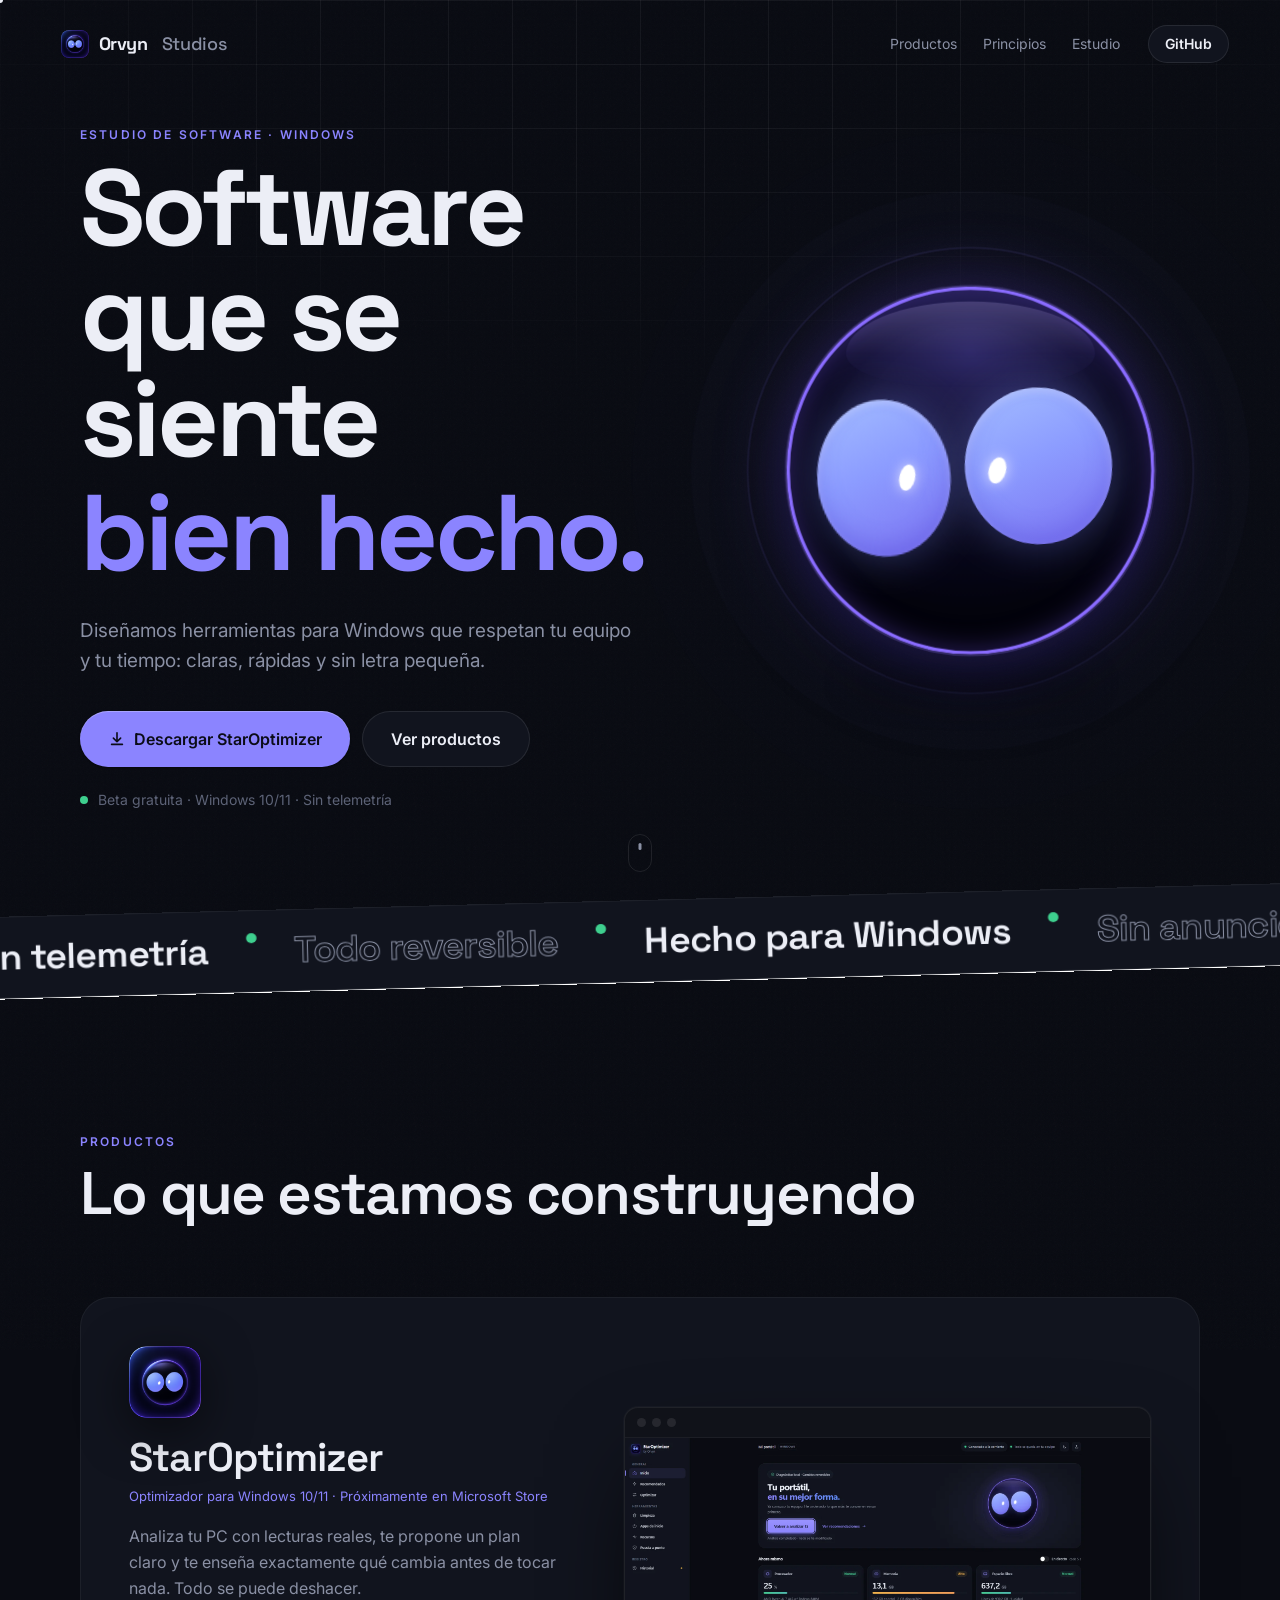
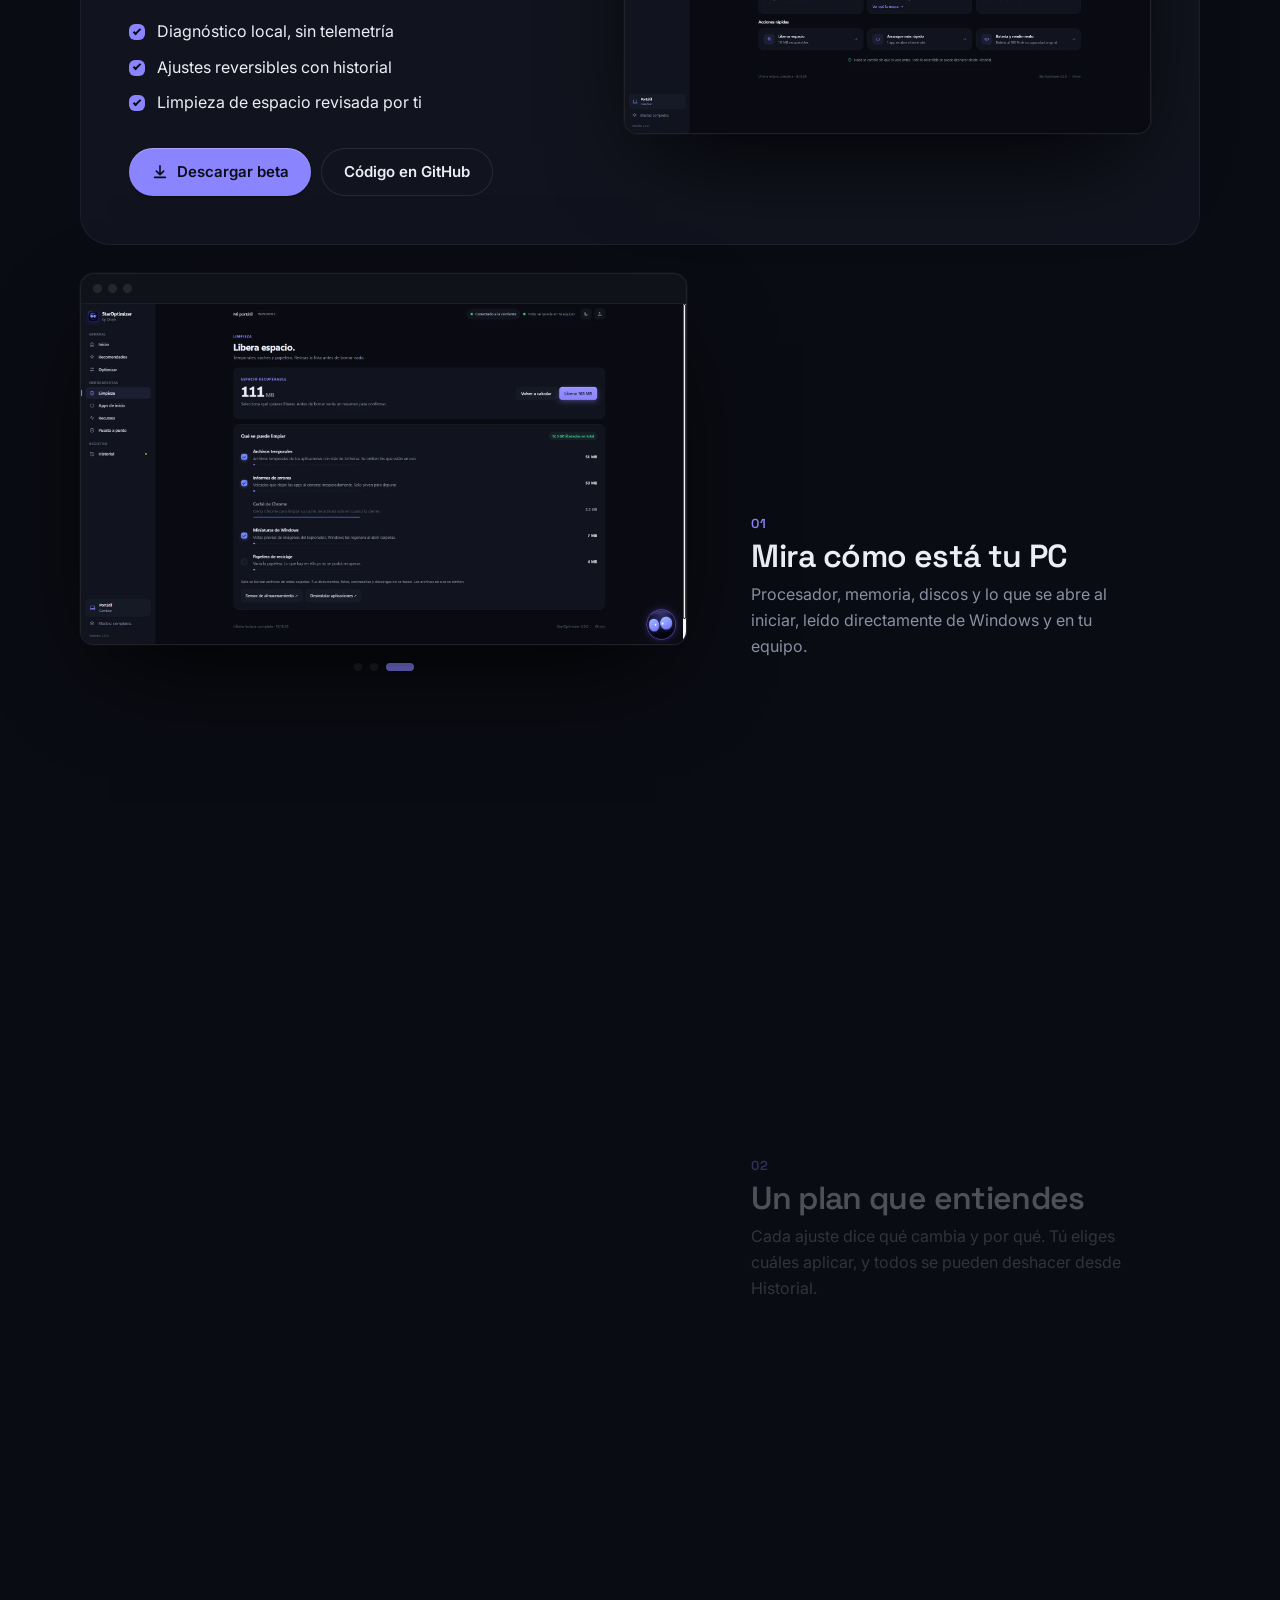
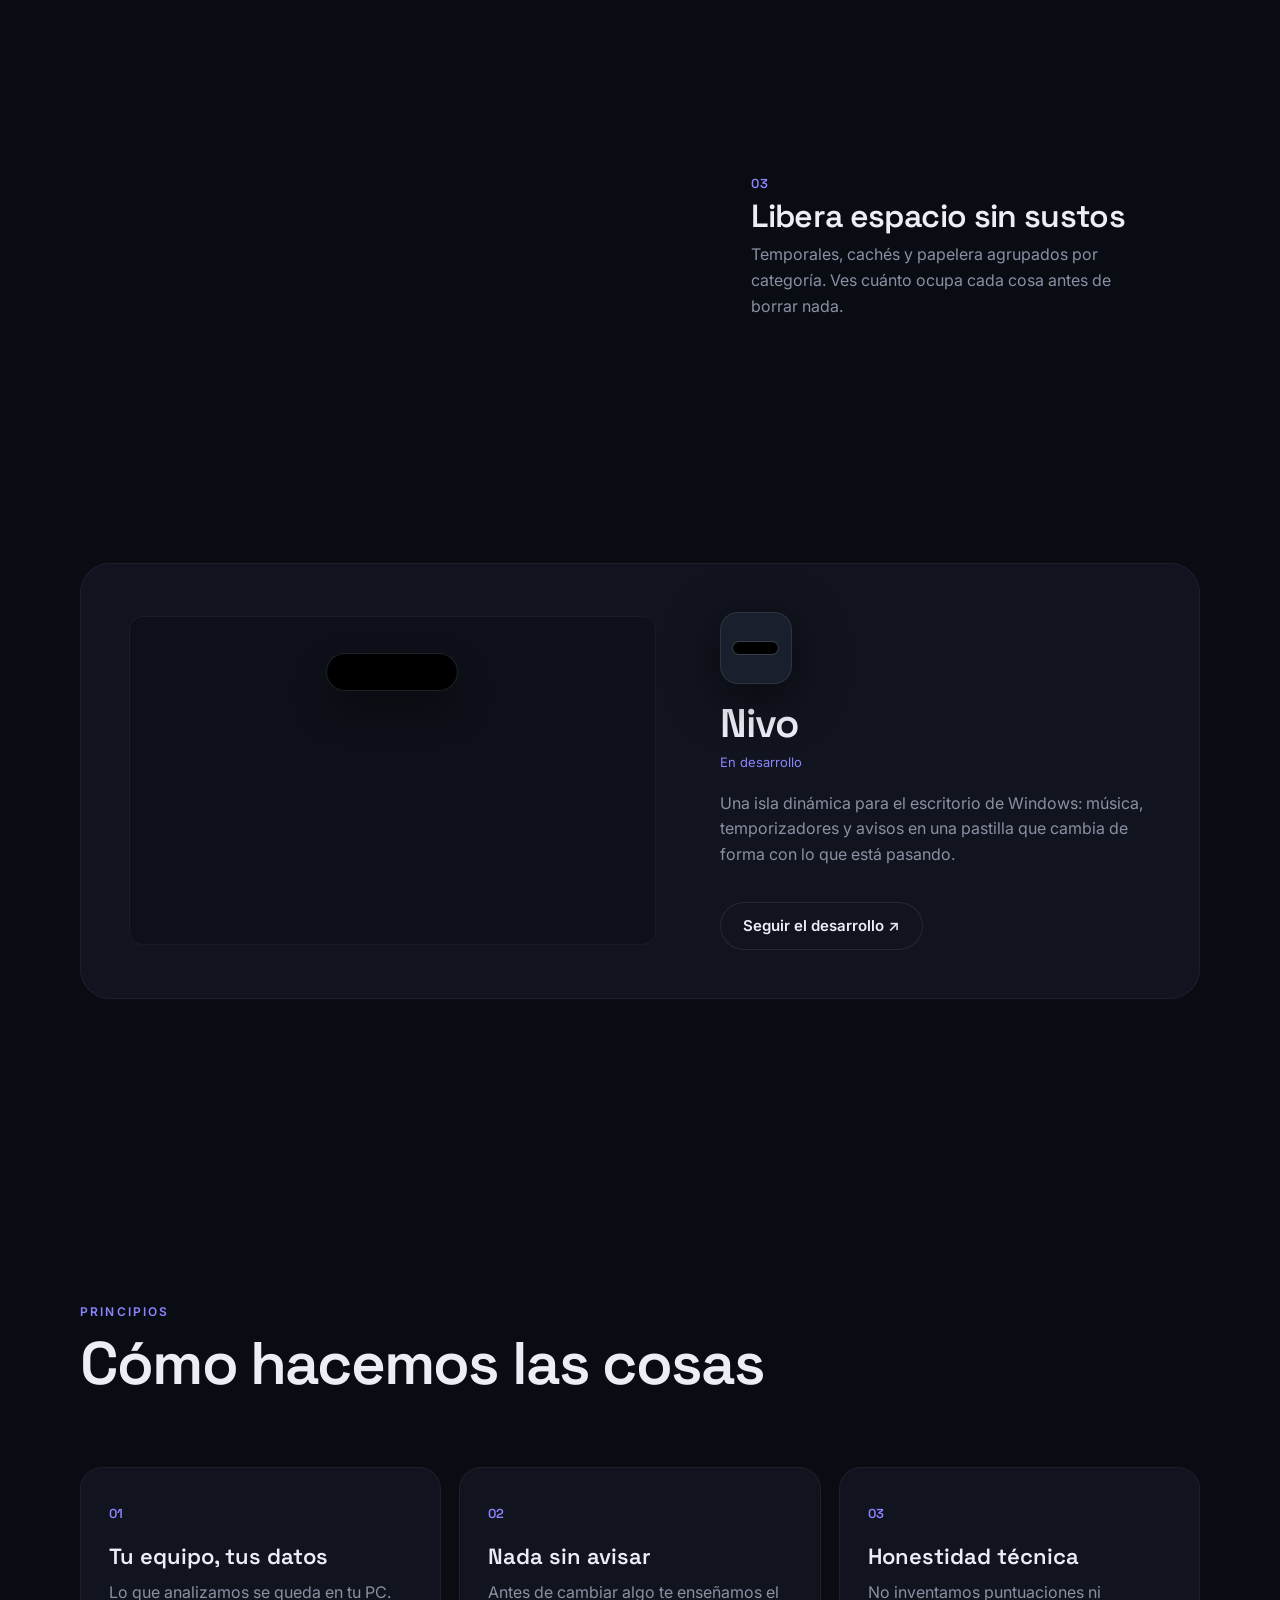
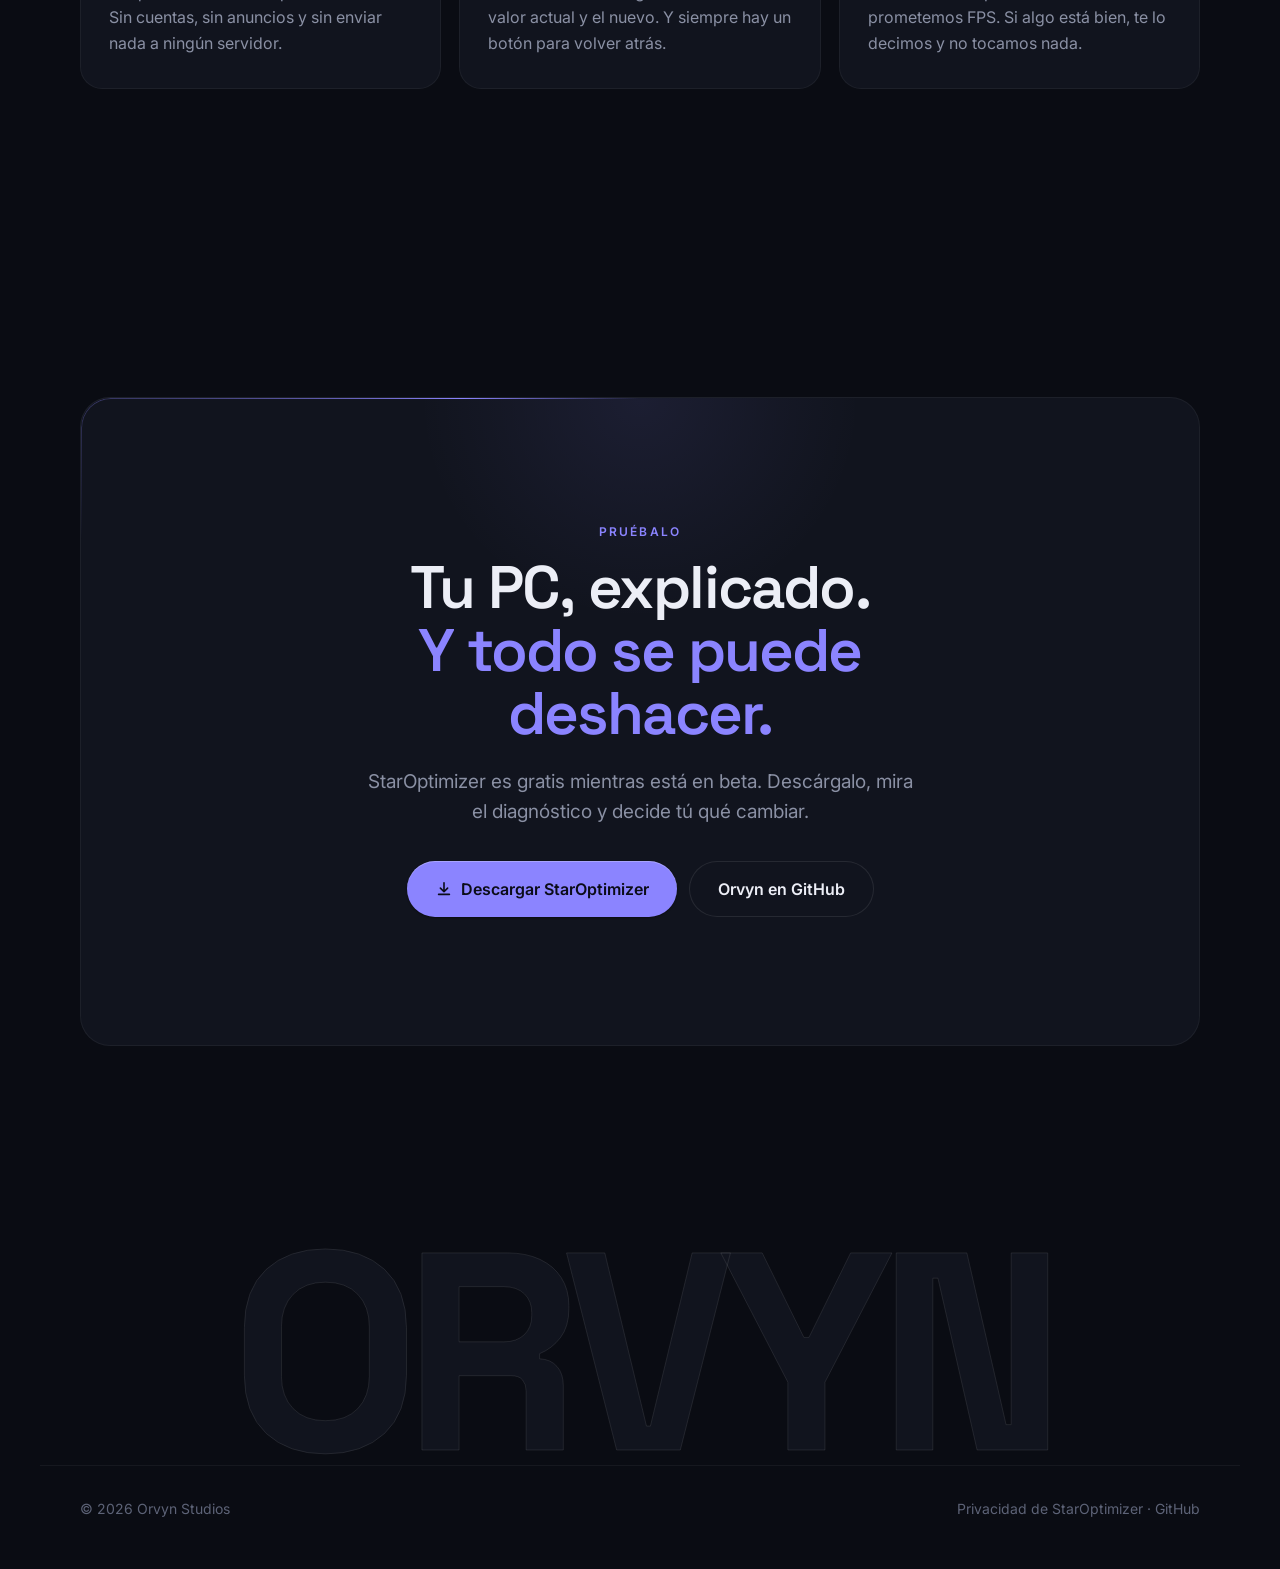
==== index.html @ 68c17274 "feat: Nova portada desde la app (parpadeo con párpados, mirada con muelle, miradas en reposo, saltit" ====
<!doctype html>
<html lang="es">
<head>
  <meta charset="utf-8">
  <meta name="viewport" content="width=device-width, initial-scale=1">
  <title>Orvyn Studios — Software para Windows, bien hecho</title>
  <meta name="description" content="Orvyn Studios crea software para Windows cuidado al detalle: StarOptimizer, el optimizador que explica antes de cambiar nada, y Nivo, una isla dinámica para tu escritorio.">
  <meta name="theme-color" content="#0a0c13">
  <meta property="og:title" content="Orvyn Studios">
  <meta property="og:description" content="Software para Windows, bien hecho.">
  <meta property="og:type" content="website">
  <link rel="icon" href="assets/img/favicon.png">
  <link rel="apple-touch-icon" href="assets/img/apple-touch-icon.png">
  <link rel="preconnect" href="https://fonts.googleapis.com">
  <link rel="preconnect" href="https://fonts.gstatic.com" crossorigin>
  <link href="https://fonts.googleapis.com/css2?family=Inter:wght@400;500;600&family=Space+Grotesk:wght@500;600;700&display=swap" rel="stylesheet">
  <link rel="stylesheet" href="styles.css?v=6">
</head>
<body>
  <a class="skip" href="#main">Saltar al contenido</a>
  <div class="preloader" id="preloader" aria-hidden="true">
    <div class="pl-nova"><span></span><span></span></div>
    <div class="pl-word">Orvyn<span>Studios</span></div>
  </div>
  <div class="progress" id="progress" aria-hidden="true"></div>
  <div class="cursor" id="cursor" aria-hidden="true"><span class="cursor-dot"></span><span class="cursor-ring"></span></div>
  
  <div class="grain" aria-hidden="true"></div>

  <header class="nav" id="nav">
    <a class="brand" href="#top" aria-label="Orvyn Studios, inicio">
      <img class="brand-mark" src="assets/img/apple-touch-icon.png" alt="" width="28" height="28">Orvyn<span class="brand-thin">Studios</span>
    </a>
    <nav aria-label="Principal">
      <a href="#productos">Productos</a>
      <a href="#principios">Principios</a>
      <a href="#estudio">Estudio</a>
    </nav>
    <a class="btn btn-ghost btn-sm" href="https://github.com/Orvyn-Studios" target="_blank" rel="noopener">GitHub</a>
  </header>

  <main id="main">
    <!-- HERO -->
    <section class="hero" id="top">
      <div class="hero-copy">
        <p class="eyebrow reveal">Estudio de software · Windows</p>
        <h1 class="display">
          <span class="line"><span class="word">Software</span> <span class="word">que</span> <span class="word">se</span> <span class="word">siente</span></span>
          <span class="line"><span class="word gradient">bien</span> <span class="word gradient">hecho.</span></span>
        </h1>
        <p class="lead reveal">Diseñamos herramientas para Windows que respetan tu equipo y tu tiempo: claras, rápidas y sin letra pequeña.</p>
        <div class="hero-cta reveal">
          <a class="btn btn-primary btn-lg" data-magnetic href="https://github.com/Orvyn-Studios/StarOptimizer/releases/latest" target="_blank" rel="noopener"><svg class="btn-ico" viewBox="0 0 20 20" aria-hidden="true"><path d="M10 3v10m0 0 4-4m-4 4-4-4M4 16h12" fill="none" stroke="currentColor" stroke-width="1.8" stroke-linecap="round" stroke-linejoin="round"/></svg>Descargar StarOptimizer</a>
          <a class="btn btn-ghost btn-lg" data-magnetic href="#productos">Ver productos</a>
        </div>
        <p class="hero-note reveal"><span class="live-dot"></span>Beta gratuita · Windows 10/11 · Sin telemetría</p>
      </div>
      <div class="hero-nova">
        <div class="nova-space" id="nova-space">
          <button class="nova-button" id="nova" type="button" aria-label="Nova, la mascota de StarOptimizer. Púlsala.">
            <span class="mascot">
              <span class="face">
                <span class="eyes"><span class="eye"><span class="iris"></span><span class="nova-lid"></span></span><span class="eye"><span class="iris"></span><span class="nova-lid"></span></span></span>
              </span>
            </span>
          </button>
          <span class="nova-shadow" aria-hidden="true"></span>
        </div>
      </div>
      <a class="scroll-hint" href="#productos" aria-label="Bajar a productos"><span></span></a>
    </section>

    <div class="marquee" aria-hidden="true">
      <div class="marquee-track">
        <span>Sin telemetría</span><b>✦</b><span>Todo reversible</span><b>✦</b><span>Hecho para Windows</span><b>✦</b><span>Sin anuncios</span><b>✦</b><span>Nada sin avisar</span><b>✦</b>
        <span>Sin telemetría</span><b>✦</b><span>Todo reversible</span><b>✦</b><span>Hecho para Windows</span><b>✦</b><span>Sin anuncios</span><b>✦</b><span>Nada sin avisar</span><b>✦</b>
      </div>
    </div>

    <!-- PRODUCTS -->
    <section class="section" id="productos">
      <header class="section-head">
        <p class="eyebrow reveal">Productos</p>
        <h2 class="title reveal">Lo que estamos construyendo</h2>
      </header>

      <article class="product reveal" id="staroptimizer">
        <div class="product-copy">
          <img class="product-icon" src="assets/img/staroptimizer-icon.png" alt="" width="72" height="72">
          <h3>StarOptimizer</h3>
          <p class="tag">Optimizador para Windows 10/11 · Próximamente en Microsoft Store</p>
          <p>Analiza tu PC con lecturas reales, te propone un plan claro y te enseña exactamente qué cambia antes de tocar nada. Todo se puede deshacer.</p>
          <ul class="checks">
            <li>Diagnóstico local, sin telemetría</li>
            <li>Ajustes reversibles con historial</li>
            <li>Limpieza de espacio revisada por ti</li>
          </ul>
          <div class="product-cta">
            <a class="btn btn-primary" data-magnetic href="https://github.com/Orvyn-Studios/StarOptimizer/releases/latest" target="_blank" rel="noopener"><svg class="btn-ico" viewBox="0 0 20 20" aria-hidden="true"><path d="M10 3v10m0 0 4-4m-4 4-4-4M4 16h12" fill="none" stroke="currentColor" stroke-width="1.8" stroke-linecap="round" stroke-linejoin="round"/></svg>Descargar beta</a>
            <a class="btn btn-ghost" data-magnetic href="https://github.com/Orvyn-Studios/StarOptimizer" target="_blank" rel="noopener">Código en GitHub</a>
          </div>
        </div>
        <div class="product-visual tilt" data-tilt>
          <div class="window">
            <div class="window-bar"><i></i><i></i><i></i></div>
            <img src="assets/img/so-inicio-oscuro.webp" alt="Pantalla de inicio de StarOptimizer" width="1920" height="1080" loading="lazy">
          </div>
        </div>
      </article>

      <div class="showcase" id="showcase">
        <div class="showcase-sticky">
          <div class="window showcase-window">
            <div class="window-bar"><i></i><i></i><i></i></div>
            <div class="showcase-screens">
              <img class="active" data-step="0" src="assets/img/so-inicio-oscuro.webp" alt="StarOptimizer: pantalla de inicio con el estado del equipo" width="1920" height="1080" loading="lazy">
              <img data-step="1" src="assets/img/so-plan.webp" alt="StarOptimizer: plan de ajustes propuesto" width="1920" height="1080" loading="lazy">
              <img data-step="2" src="assets/img/so-limpieza.webp" alt="StarOptimizer: limpieza de espacio por categorías" width="1920" height="1080" loading="lazy">
            </div>
          </div>
          <div class="showcase-dots" aria-hidden="true"><i class="active"></i><i></i><i></i></div>
        </div>
        <ol class="showcase-steps">
          <li class="active" data-step="0"><span class="step-num">01</span><h4>Mira cómo está tu PC</h4><p>Procesador, memoria, discos y lo que se abre al iniciar, leído directamente de Windows y en tu equipo.</p></li>
          <li data-step="1"><span class="step-num">02</span><h4>Un plan que entiendes</h4><p>Cada ajuste dice qué cambia y por qué. Tú eliges cuáles aplicar, y todos se pueden deshacer desde Historial.</p></li>
          <li data-step="2"><span class="step-num">03</span><h4>Libera espacio sin sustos</h4><p>Temporales, cachés y papelera agrupados por categoría. Ves cuánto ocupa cada cosa antes de borrar nada.</p></li>
        </ol>
      </div>

      <article class="product product-alt reveal" id="nivo">
        <div class="product-copy">
          <span class="product-icon product-icon-nivo" aria-hidden="true"></span>
          <h3>Nivo</h3>
          <p class="tag">En desarrollo</p>
          <p>Una isla dinámica para el escritorio de Windows: música, temporizadores y avisos en una pastilla que cambia de forma con lo que está pasando.</p>
          <a class="btn btn-ghost" data-magnetic href="https://github.com/Orvyn-Studios/nivo" target="_blank" rel="noopener">Seguir el desarrollo ↗</a>
        </div>
        <div class="product-visual">
          <div class="island-stage">
            <div class="island" id="island" data-state="idle" aria-hidden="true">
              <div class="island-content" data-for="music"><span class="art"></span><span class="meta"><b>Reproduciendo</b><small>Tu lista</small></span><span class="bars"><i></i><i></i><i></i><i></i></span></div>
              <div class="island-content" data-for="timer"><span class="dot"></span><b>Temporizador</b><span class="time">04:59</span></div>
              <div class="island-content" data-for="notify"><span class="dot good"></span><b>Descarga completada</b></div>
            </div>
          </div>
        </div>
      </article>
    </section>

    <!-- PRINCIPLES -->
    <section class="section" id="principios">
      <header class="section-head">
        <p class="eyebrow reveal">Principios</p>
        <h2 class="title reveal">Cómo hacemos las cosas</h2>
      </header>
      <div class="grid-3">
        <div class="card reveal"><span class="card-num">01</span><h3>Tu equipo, tus datos</h3><p>Lo que analizamos se queda en tu PC. Sin cuentas, sin anuncios y sin enviar nada a ningún servidor.</p></div>
        <div class="card reveal"><span class="card-num">02</span><h3>Nada sin avisar</h3><p>Antes de cambiar algo te enseñamos el valor actual y el nuevo. Y siempre hay un botón para volver atrás.</p></div>
        <div class="card reveal"><span class="card-num">03</span><h3>Honestidad técnica</h3><p>No inventamos puntuaciones ni prometemos FPS. Si algo está bien, te lo decimos y no tocamos nada.</p></div>
      </div>
    </section>

    <!-- STUDIO (placeholder: see ROADMAP.md) -->
    <section class="section" id="estudio">
      <div class="cta cta-final reveal">
        <div class="cta-glow" aria-hidden="true"></div>
        <p class="eyebrow">Pruébalo</p>
        <h2 class="title">Tu PC, explicado.<br><span class="gradient">Y todo se puede deshacer.</span></h2>
        <p class="lead">StarOptimizer es gratis mientras está en beta. Descárgalo, mira el diagnóstico y decide tú qué cambiar.</p>
        <div class="hero-cta cta-buttons">
          <a class="btn btn-primary btn-lg" data-magnetic href="https://github.com/Orvyn-Studios/StarOptimizer/releases/latest" target="_blank" rel="noopener"><svg class="btn-ico" viewBox="0 0 20 20" aria-hidden="true"><path d="M10 3v10m0 0 4-4m-4 4-4-4M4 16h12" fill="none" stroke="currentColor" stroke-width="1.8" stroke-linecap="round" stroke-linejoin="round"/></svg>Descargar StarOptimizer</a>
          <a class="btn btn-ghost btn-lg" data-magnetic href="https://github.com/Orvyn-Studios" target="_blank" rel="noopener">Orvyn en GitHub</a>
        </div>
      </div>
    </section>
  </main>

  <div class="wordmark" aria-hidden="true">ORVYN</div>
  <footer class="footer">
    <span>© 2026 Orvyn Studios</span>
    <span class="footer-links"><a href="privacidad/staroptimizer/">Privacidad de StarOptimizer</a> · <a href="https://github.com/Orvyn-Studios" target="_blank" rel="noopener">GitHub</a></span>
  </footer>

  <script src="main.js?v=6" defer></script>
</body>
</html>
---- styles.css ----
/* ============ Design tokens ============ */
:root {
  --bg: #0a0c13;
  --bg-2: #0d1018;
  --surface: #11141e;
  --surface-2: #161a26;
  --raised: #1a1f2d;
  --line: #ffffff0d;
  --line-strong: #ffffff17;
  --text: #eceef6;
  --secondary: #c0c5d4;
  --muted: #8a90a4;
  --faint: #5d6377;
  --accent: #8b84ff;
  --accent-ink: #0b0c18;
  --accent-soft: #8b84ff17;
  --accent-line: #8b84ff45;
  --good: #3ecf8e;
  --warn: #f5b041;
  --grad: var(--accent);
  --radius: 22px;
  --radius-sm: 14px;
  --ease: cubic-bezier(.2, .8, .2, 1);
  --spring: linear(0, .25 7%, .66 16%, .96 26%, 1.07 34%, 1.09 39%, 1.06 47%, 1.01 58%, .99 70%, 1);
  --font: 'Inter', system-ui, -apple-system, 'Segoe UI', sans-serif;
  --display: 'Space Grotesk', var(--font);
  --max: 1200px;
  --gutter: clamp(16px, 4vw, 40px);
}

/* ============ Base ============ */
*, *::before, *::after { box-sizing: border-box; }
html { scroll-behavior: smooth; -webkit-text-size-adjust: 100%; }
body { margin: 0; background: var(--bg); color: var(--text); font: 400 16px/1.6 var(--font); -webkit-font-smoothing: antialiased; overflow-x: hidden; }
img { max-width: 100%; height: auto; display: block; }
a { color: inherit; text-decoration: none; }
:focus-visible { outline: 2px solid var(--accent); outline-offset: 3px; border-radius: 6px; }
.skip { position: absolute; left: -999px; top: 8px; z-index: 100; padding: 8px 14px; background: var(--accent); color: #0b0c18; border-radius: 8px; }
.skip:focus { left: 8px; }

#aurora { display: none; }
body::before { content: ""; position: fixed; inset: 0; z-index: -2; pointer-events: none; background-image: linear-gradient(var(--line) 1px, transparent 1px), linear-gradient(90deg, var(--line) 1px, transparent 1px); background-size: 64px 64px; mask-image: radial-gradient(ellipse 80% 60% at 50% 0%, #000 30%, transparent 75%); }
.grain { position: fixed; inset: -50%; z-index: -1; pointer-events: none; opacity: .03;
  background-image: url("data:image/svg+xml,%3Csvg xmlns='http://www.w3.org/2000/svg' width='160' height='160'%3E%3Cfilter id='n'%3E%3CfeTurbulence baseFrequency='.85' numOctaves='2' stitchTiles='stitch'/%3E%3C/filter%3E%3Crect width='100%25' height='100%25' filter='url(%23n)'/%3E%3C/svg%3E");
  animation: grain 1.2s steps(6) infinite; }
@keyframes grain { 0% { transform: translate(0, 0); } 33% { transform: translate(-3%, 2%); } 66% { transform: translate(2%, -3%); } 100% { transform: translate(0, 0); } }

/* ============ Type ============ */
.eyebrow { margin: 0 0 14px; font: 600 12px/1 var(--font); letter-spacing: .18em; text-transform: uppercase; color: var(--accent); }
.display { margin: 0; font: 700 clamp(44px, 8.4vw, 112px)/.98 var(--display); letter-spacing: -.035em; }
.title { margin: 0; font: 600 clamp(32px, 5vw, 60px)/1.05 var(--display); letter-spacing: -.03em; }
.lead { margin: 22px 0 0; max-width: 560px; font-size: clamp(16px, 1.6vw, 19px); color: var(--muted); }
.gradient { color: var(--accent); }

/* ============ Buttons ============ */
.btn { position: relative; display: inline-flex; align-items: center; justify-content: center; gap: 8px; height: 48px; padding: 0 22px; border-radius: 999px; font: 600 15px/1 var(--font); transition: transform .3s var(--spring), background-color .2s, border-color .2s, box-shadow .3s; }
.btn:active { transform: scale(.96); }
.btn-sm { height: 38px; padding: 0 16px; font-size: 14px; }
.btn-primary { background: var(--accent); color: var(--accent-ink); box-shadow: inset 0 1px 0 #ffffff40, 0 1px 2px #0006; }
.btn-primary:hover { background: #9d97ff; }
.btn-ghost { border: 1px solid var(--line-strong); background: var(--surface); }
.btn-ghost:hover { border-color: var(--accent-line); background: var(--surface-2); }

/* ============ Nav ============ */
.nav { position: fixed; top: 14px; left: 50%; z-index: 50; transform: translateX(-50%); display: flex; align-items: center; gap: 28px; width: min(calc(100% - 2 * var(--gutter)), var(--max)); padding: 10px 10px 10px 20px; border: 1px solid transparent; border-radius: 999px; transition: background-color .35s, border-color .35s, backdrop-filter .35s; }
.nav.scrolled { background: #0a0c13cc; border-color: var(--line); backdrop-filter: blur(18px) saturate(140%); }
.brand { display: inline-flex; align-items: center; gap: 10px; font: 700 18px/1 var(--display); letter-spacing: -.02em; }
.brand-thin { font-weight: 500; color: var(--muted); margin-left: 4px; }
.brand-mark { width: 28px; height: 28px; border-radius: 8px; transition: transform .4s var(--spring); }
.brand:hover .brand-mark { transform: rotate(-8deg) scale(1.08); }
.nav nav { display: flex; gap: 26px; margin-left: auto; font-size: 14px; color: var(--muted); }
.nav nav a { transition: color .2s; }
.nav nav a:hover { color: var(--text); }

/* ============ Hero ============ */
.hero { position: relative; display: grid; grid-template-columns: 1.15fr .85fr; align-items: center; gap: 40px; min-height: 100svh; max-width: var(--max); margin: 0 auto; padding: 120px var(--gutter) 80px; }
.hero-cta { display: flex; flex-wrap: wrap; gap: 12px; margin-top: 34px; }
.line { display: block; overflow: hidden; padding-bottom: .08em; }
.word { display: inline-block; transform: translateY(110%); animation: rise 1s var(--ease) forwards; animation-delay: calc(var(--i, 0) * 70ms + 150ms); }
@keyframes rise { to { transform: translateY(0); } }

/* Nova */
.hero-nova { display: grid; place-items: center; min-height: 440px; }
/* Nova, ported from the app: 223px design, scaled up as a whole. */
.nova-space { --ns: 1.65; position: relative; width: 223px; height: 223px; scale: var(--ns); }
.nova-button { position: relative; z-index: 2; display: block; width: 223px; height: 223px; padding: 0; border: 0; border-radius: 50%; background: transparent; cursor: pointer; }
.nova-button:focus-visible { outline-offset: 8px; }
.nova-space::before { content: ''; position: absolute; inset: -24px; border-radius: 50%; border: 1px solid var(--accent-line); opacity: .45; box-shadow: 0 0 0 34px #8b84ff0a, 0 0 0 70px #8b84ff05; pointer-events: none; }
.mascot { position: relative; display: block; width: 223px; height: 223px; border-radius: 50%; overflow: hidden;
  background: radial-gradient(85% 70% at 50% 18%, #2a2560 0%, #0c0b22 48%, #040410 100%);
  box-shadow: inset 0 0 0 2px #8a6cff, inset 0 0 18px #7b5cff70, inset 0 -18px 34px #000000a0, 0 0 0 1px #9c84ff40, 0 0 46px #7357ff55, 0 18px 40px #05061a80;
  transform-origin: 50% 70%; will-change: transform; animation: nova-float 7s cubic-bezier(.45,0,.55,1) infinite; }
.mascot::after { content: ''; position: absolute; left: 16%; top: 4%; width: 68%; height: 24%; border-radius: 50% 50% 46% 46% / 60% 60% 40% 40%; background: linear-gradient(180deg, #c9bcff38, #8f7cff10 60%, transparent); pointer-events: none; }
.face { position: absolute; inset: 0; transform: translate(var(--head-x, 0px), var(--head-y, 0px)) rotate(var(--head-turn, 0deg)); transition: transform var(--head-duration, 900ms) var(--head-easing, cubic-bezier(.22,1,.36,1)); will-change: transform; }
.eyes { position: absolute; left: 22px; top: 62px; display: flex; gap: 9px; transition: scale .45s var(--spring); transform-origin: 50% 60%; }
.nova-button:hover .eyes { scale: 1.05; }
.eye { position: relative; display: block; width: 85px; height: 95px; border-radius: 50%; overflow: hidden;
  background: linear-gradient(160deg, #a3bdff 0%, #8c9cff 45%, #7b72f2 100%);
  box-shadow: inset 0 -6px 14px #4a3fd04d, inset 0 2px 5px #ffffff4d, 0 0 26px #7b8cff59;
  transform: scaleX(var(--eye-depth, 1)); transition: transform 900ms cubic-bezier(.22,1,.36,1), filter .3s; }
.eye:nth-child(2) { transform: scaleX(calc(2 - var(--eye-depth, 1))); }
.nova-lid { position: absolute; inset: -9% -6% 0; z-index: 2; border-radius: 0 0 50% 50%; background: #090a14; transform: translateY(-110%); will-change: transform; }
.iris { position: absolute; left: 56px; top: 39px; width: 10px; height: 16px; border-radius: 50%; rotate: 18deg; background: #fff; box-shadow: 0 0 8px #ffffffb0;
  transform: translate(calc(var(--gaze-x, 0px) * .3), calc(var(--gaze-y, 0px) * .34)); transition: transform var(--gaze-duration, 760ms) var(--gaze-easing, cubic-bezier(.16,1,.3,1)); will-change: transform; }
.eye:nth-child(2) .iris { left: 17px; transform: translate(calc(var(--gaze-x, 0px) * .28), calc(var(--gaze-y, 0px) * .32)); }
.nova-space.happy .eye { filter: hue-rotate(-18deg) saturate(1.2) brightness(1.1); }
.nova-shadow { position: absolute; left: 50%; bottom: -26px; width: 150px; height: 18px; margin-left: -75px; border-radius: 50%; background: #000; opacity: .3; filter: blur(10px); animation: nova-shadow 7s cubic-bezier(.45,0,.55,1) infinite; }
@keyframes nova-float { 0%, 100% { transform: translate3d(0, 5px, 0) rotate(-2deg) scale(1); } 50% { transform: translate3d(0, -11px, 0) rotate(2deg) scale(1.018); } }
@keyframes nova-shadow { 0%, 100% { transform: scale(1); opacity: .3; } 50% { transform: scale(.82); opacity: .18; } }

.scroll-hint { position: absolute; bottom: 28px; left: 50%; width: 24px; height: 38px; border: 1.5px solid var(--line-strong); border-radius: 14px; transform: translateX(-50%); }
.scroll-hint span { position: absolute; left: 50%; top: 8px; width: 3px; height: 7px; border-radius: 3px; background: var(--muted); transform: translateX(-50%); animation: wheel 1.8s var(--ease) infinite; }
@keyframes wheel { 0% { opacity: 0; transform: translate(-50%, -4px); } 30% { opacity: 1; } 100% { opacity: 0; transform: translate(-50%, 12px); } }

/* ============ Sections ============ */
.section { max-width: var(--max); margin: 0 auto; padding: clamp(80px, 12vw, 160px) var(--gutter); }
.section-head { margin-bottom: clamp(40px, 6vw, 72px); }

.product { display: grid; grid-template-columns: .9fr 1.1fr; gap: clamp(32px, 5vw, 72px); align-items: center; padding: clamp(28px, 4vw, 48px); border: 1px solid var(--line); border-radius: calc(var(--radius) + 8px); background: var(--surface); }
.product + .product { margin-top: 28px; }
.product-alt { grid-template-columns: 1.1fr .9fr; }
.product-alt .product-copy { order: 2; }
.product-copy h3 { margin: 18px 0 6px; font: 600 clamp(28px, 3.4vw, 40px)/1.1 var(--display); letter-spacing: -.02em; }
.product-copy p { color: var(--muted); }
.product-copy .tag { margin: 0 0 18px; font-size: 13px; color: var(--accent); }
.product-copy .btn { margin-top: 10px; }
.product-icon { width: 72px; height: 72px; border-radius: 18px; filter: drop-shadow(0 12px 24px #0008); }
.product-icon-nivo { display: block; background: var(--raised); border: 1px solid var(--line-strong); position: relative; }
.product-icon-nivo::after { content: ''; position: absolute; left: 18%; right: 18%; top: 42%; height: 16%; border-radius: 999px; background: #000; box-shadow: 0 0 0 1px #ffffff22; }
.checks { list-style: none; margin: 18px 0 22px; padding: 0; display: grid; gap: 10px; }
.checks li { position: relative; padding-left: 28px; color: var(--text); }
.checks li::before { content: ''; position: absolute; left: 0; top: 5px; width: 16px; height: 16px; border-radius: 6px; background: var(--grad); }
.checks li::after { content: ''; position: absolute; left: 5.5px; top: 7.5px; width: 4px; height: 8px; border: solid #0b0c18; border-width: 0 2px 2px 0; transform: rotate(45deg); }

.product-visual { perspective: 1200px; }
.tilt { transform-style: preserve-3d; }
.window { border: 1px solid var(--line-strong); border-radius: var(--radius-sm); overflow: hidden; background: var(--bg); box-shadow: 0 40px 100px -30px #000, 0 0 0 1px #ffffff08;
  transform: rotateX(var(--rx, 0deg)) rotateY(var(--ry, 0deg)); transition: background-position .5s var(--ease); }
.window-bar { display: flex; gap: 6px; padding: 10px 12px; border-bottom: 1px solid var(--line); background: #ffffff06; }
.window-bar i { width: 9px; height: 9px; border-radius: 50%; background: var(--line-strong); }

/* Nivo island demo */
.island-stage { position: relative; display: grid; place-items: start center; aspect-ratio: 16 / 10; padding-top: 7%; border: 1px solid var(--line); border-radius: var(--radius-sm); overflow: hidden;
  background: var(--bg-2); }
.island { --w: 130px; --h: 36px; position: relative; width: var(--w); height: var(--h); border-radius: 999px; background: #000; box-shadow: 0 0 0 1px #ffffff14, 0 18px 40px -10px #000c; transition: width .6s var(--spring), height .6s var(--spring), border-radius .6s var(--spring); }
.island[data-state="music"] { --w: min(360px, 82%); --h: 64px; border-radius: 26px; }
.island[data-state="timer"] { --w: min(260px, 70%); --h: 44px; }
.island[data-state="notify"] { --w: min(300px, 76%); --h: 48px; }
.island-content { position: absolute; inset: 0; display: flex; align-items: center; gap: 12px; padding: 0 16px; font-size: 13px; white-space: nowrap; opacity: 0; transform: scale(.92); transition: opacity .25s, transform .4s var(--spring); pointer-events: none; }
.island[data-state="music"] [data-for="music"], .island[data-state="timer"] [data-for="timer"], .island[data-state="notify"] [data-for="notify"] { opacity: 1; transform: none; transition-delay: .18s; }
.island-content .meta { display: grid; line-height: 1.25; }
.island-content small { color: var(--muted); }
.island-content .art { width: 40px; height: 40px; border-radius: 10px; background: var(--raised); box-shadow: inset 0 0 0 1px var(--line-strong); flex-shrink: 0; }
.island-content .time { margin-left: auto; font-variant-numeric: tabular-nums; color: var(--warn); font-weight: 600; }
.island-content .dot { width: 8px; height: 8px; border-radius: 50%; background: var(--warn); }
.island-content .dot.good { background: var(--good); }
.bars { display: flex; align-items: end; gap: 3px; height: 18px; margin-left: auto; }
.bars i { width: 3px; border-radius: 2px; background: var(--good); animation: eq 1s ease-in-out infinite; }
.bars i:nth-child(2) { animation-delay: -.3s; } .bars i:nth-child(3) { animation-delay: -.6s; } .bars i:nth-child(4) { animation-delay: -.15s; }
@keyframes eq { 0%, 100% { height: 30%; } 50% { height: 100%; } }

/* Cards */
.grid-3 { display: grid; grid-template-columns: repeat(3, 1fr); gap: 18px; }
.card { position: relative; padding: 32px 28px; border: 1px solid var(--line); border-radius: var(--radius); background: var(--surface); overflow: hidden; transition: border-color .3s, transform .5s var(--spring); }
.card::before { content: ""; position: absolute; inset: 0; background: radial-gradient(360px circle at var(--mx, 50%) var(--my, 0%), var(--accent-soft), transparent 50%); opacity: 0; transition: opacity .3s; }
.card:hover { border-color: var(--line-strong); transform: translateY(-4px); }
.card:hover::before { opacity: 1; }
.card-num { font: 600 13px/1 var(--display); color: var(--accent); }
.card h3 { margin: 18px 0 10px; font: 600 22px/1.2 var(--display); }
.card p { margin: 0; color: var(--muted); }

.cta { text-align: center; padding: clamp(48px, 8vw, 96px) var(--gutter); border: 1px solid var(--line); border-radius: calc(var(--radius) + 8px); background: var(--surface); }
.cta .lead { margin-inline: auto; margin-bottom: 30px; }

.footer { display: flex; justify-content: space-between; gap: 16px; max-width: var(--max); margin: 0 auto; padding: 32px var(--gutter) 48px; border-top: 1px solid var(--line); font-size: 14px; color: var(--faint); }
.footer a:hover { color: var(--text); }

/* ============ Scroll reveal ============ */
.reveal { opacity: 0; transform: translateY(28px); filter: blur(6px); transition: opacity .9s var(--ease), transform .9s var(--ease), filter .9s var(--ease); }
.reveal.in { opacity: 1; transform: none; filter: none; }

/* ============ v2: motion layer ============ */
.btn-lg { height: 56px; padding: 0 28px; font-size: 16px; }
.btn-ico { width: 18px; height: 18px; }
.btn-primary { overflow: hidden; }
.btn-primary::after { content: none; }
.btn-primary:hover::after { transform: translateX(120%); }
.hero-note { display: flex; align-items: center; gap: 10px; margin: 22px 0 0; font-size: 14px; color: var(--faint); }
.live-dot { width: 8px; height: 8px; border-radius: 50%; background: var(--good); box-shadow: 0 0 0 0 var(--good); animation: pulse 2s infinite; }
@keyframes pulse { 70% { box-shadow: 0 0 0 10px transparent; } 100% { box-shadow: 0 0 0 0 transparent; } }
.product-cta { display: flex; flex-wrap: wrap; gap: 10px; margin-top: 10px; }
.product-copy > .btn { margin-top: 18px; }

/* Preloader: Nova opens her eyes, then the curtain lifts. */
.preloader { position: fixed; inset: 0; z-index: 200; display: grid; place-content: center; justify-items: center; gap: 22px; background: var(--bg); clip-path: inset(0 0 0 0); transition: clip-path .8s var(--ease); }
.preloader.done { clip-path: inset(0 0 100% 0); pointer-events: none; }
.pl-nova { display: flex; gap: 10px; padding: 22px 20px; border-radius: 50%; background: radial-gradient(circle at 50% 50%, #0c0b1c 55%, #05050c); box-shadow: inset 0 0 0 2px var(--accent-line); }
.pl-nova span { width: 22px; height: 24px; border-radius: 50%; background: linear-gradient(160deg, #a3bdff, #8c9cff 45%, #7b72f2); transform: scaleY(.08); animation: open .5s .15s var(--spring) forwards; }
@keyframes open { to { transform: scaleY(1); } }
.pl-word { font: 700 20px/1 var(--display); letter-spacing: -.02em; opacity: 0; animation: fadeup .5s .3s var(--ease) forwards; }
.pl-word span { font-weight: 500; color: var(--muted); margin-left: 5px; }
@keyframes fadeup { from { opacity: 0; transform: translateY(8px); } to { opacity: 1; transform: none; } }
html.no-preload .preloader { display: none; }
html:not(.loaded) .word { animation-play-state: paused; }

/* Scroll progress */
.progress { position: fixed; top: 0; left: 0; right: 0; height: 2px; z-index: 60; background: var(--grad); transform-origin: 0 50%; transform: scaleX(var(--p, 0)); }

/* Custom cursor (fine pointers only, enabled by JS) */
.cursor { display: none; }
html.has-cursor .cursor { display: block; position: fixed; inset: 0; z-index: 150; pointer-events: none; transition: opacity .3s; }
html.has-cursor, html.has-cursor a, html.has-cursor button { cursor: none; }
.cursor-dot, .cursor-ring { position: fixed; left: 0; top: 0; border-radius: 50%; }
.cursor-dot { width: 6px; height: 6px; margin: -3px 0 0 -3px; background: var(--text); }
.cursor-ring { width: 36px; height: 36px; margin: -18px 0 0 -18px; border: 1.5px solid var(--accent-line); transition: width .35s var(--spring), height .35s var(--spring), margin .35s var(--spring), background-color .3s, border-color .3s; }
.cursor.hover .cursor-ring { width: 64px; height: 64px; margin: -32px 0 0 -32px; background: var(--accent-soft); border-color: var(--accent-line); }
.cursor.down .cursor-ring { width: 26px; height: 26px; margin: -13px 0 0 -13px; }

/* Split titles: each word rises out of a mask */
.title .w { display: inline-block; overflow: hidden; vertical-align: top; padding-bottom: .1em; margin-bottom: -.1em; }
.title .w > span { display: inline-block; transform: translateY(105%); transition: transform .9s var(--ease); transition-delay: calc(var(--i) * 55ms); }
.title.in .w > span, .in .title .w > span { transform: none; }
.title.split.reveal { filter: none; transform: none; opacity: 1; }

/* Marquee */
.marquee { overflow: hidden; padding: 22px 0; border-block: 1px solid var(--line); background: var(--surface); transform: rotate(-1.5deg) scaleX(1.05); }
.marquee-track { display: flex; gap: 36px; width: max-content; animation: marquee 32s linear infinite; font: 600 clamp(22px, 3vw, 36px)/1 var(--display); letter-spacing: -.02em; white-space: nowrap; }
.marquee-track b { display: inline-block; width: 10px; height: 10px; margin-top: .35em; border-radius: 50%; background: var(--good); font-size: 0; }
.marquee-track span:nth-of-type(even) { color: transparent; -webkit-text-stroke: 1px var(--muted); }
.marquee:hover .marquee-track { animation-play-state: paused; }
@keyframes marquee { to { transform: translateX(calc(-50% - 18px)); } }

/* Hero parallax: Nova drifts away as you scroll */
.hero-nova { transform: translateY(calc(var(--sy, 0) * .25px)) scale(calc(1 - var(--sy, 0) * .0003)); opacity: calc(1 - var(--sy, 0) * .0012); }

/* Final CTA */
.cta-final { position: relative; overflow: hidden; isolation: isolate; padding-block: clamp(64px, 10vw, 128px); }
@property --a { syntax: '<angle>'; inherits: false; initial-value: 0deg; }
.cta-final::before { content: ""; position: absolute; inset: 0; z-index: -1; border-radius: inherit; padding: 1px; background: conic-gradient(from var(--a), transparent 0 80%, var(--accent) 92%, transparent 100%); -webkit-mask: linear-gradient(#000 0 0) content-box, linear-gradient(#000 0 0); -webkit-mask-composite: xor; mask-composite: exclude; animation: border-spin 8s linear infinite; }
@keyframes border-spin { to { --a: 360deg; } }
.cta-glow { position: absolute; z-index: -1; width: 480px; height: 480px; left: var(--gx, 50%); top: var(--gy, 0%); transform: translate(-50%, -50%); border-radius: 50%; background: radial-gradient(circle, var(--accent-soft), transparent 65%); transition: left .4s var(--ease), top .4s var(--ease); pointer-events: none; }
.cta-final .title { margin: 0 auto; max-width: 18ch; }
.cta-final .eyebrow { margin-bottom: 18px; }
.cta-buttons { justify-content: center; }

/* Giant wordmark above the footer */
.wordmark { overflow: hidden; max-width: var(--max); margin: 40px auto 0; padding: 0 var(--gutter); font: 700 clamp(80px, 22vw, 300px)/.8 var(--display); letter-spacing: -.06em; text-align: center; color: var(--surface); -webkit-text-stroke: 1px var(--line-strong); user-select: none; }

@media (max-width: 900px) {
  .hero-note { justify-content: center; }
  .hero-nova { transform: none; opacity: 1; }
}
@media (max-width: 640px) {
  .btn-lg { height: 52px; padding: 0 22px; font-size: 15px; }
  .hero-cta .btn { width: 100%; }
}
@media (prefers-reduced-motion: reduce) {
  .preloader { display: none; }
  .title .w > span { transform: none; }
  .hero-nova { transform: none; opacity: 1; }
}

/* ============ Responsive ============ */
/* ============ StarOptimizer showcase (sticky scroll) ============ */
.showcase { display: grid; grid-template-columns: 1.15fr .85fr; gap: clamp(32px, 5vw, 72px); margin-top: 28px; }
.showcase-sticky { position: sticky; top: 110px; align-self: start; }
.showcase-screens { position: relative; aspect-ratio: 16 / 9; }
.showcase-screens img { position: absolute; inset: 0; width: 100%; height: 100%; object-fit: cover; opacity: 0; transform: scale(1.03); filter: blur(6px); transition: opacity .6s var(--ease), transform .8s var(--ease), filter .6s var(--ease); }
.showcase-screens img.active { opacity: 1; transform: none; filter: none; }
.showcase-dots { display: flex; justify-content: center; gap: 8px; margin-top: 18px; }
.showcase-dots i { width: 8px; height: 8px; border-radius: 999px; background: var(--line-strong); transition: width .4s var(--spring), background-color .3s; }
.showcase-dots i.active { width: 28px; background: var(--accent); }
.showcase-steps { list-style: none; margin: 0; padding: 0; }
.showcase-steps li { min-height: 70vh; display: flex; flex-direction: column; justify-content: center; opacity: .3; transform: translateY(12px); transition: opacity .5s var(--ease), transform .5s var(--ease); }
.showcase-steps li.active { opacity: 1; transform: none; }
.showcase-steps h4 { margin: 8px 0; font: 600 clamp(24px, 2.6vw, 32px)/1.15 var(--display); letter-spacing: -.02em; }
.showcase-steps p { margin: 0; color: var(--muted); max-width: 40ch; }
.step-num { font: 600 13px/1 var(--display); color: var(--accent); letter-spacing: .1em; }
@media (max-width: 900px) {
  .showcase { grid-template-columns: 1fr; gap: 0; }
  .showcase-sticky { top: 84px; z-index: 2; padding-bottom: 12px; background: linear-gradient(var(--bg) 85%, transparent); }
  .showcase-steps li { min-height: 55vh; }
}
@media (prefers-reduced-motion: reduce) {
  .showcase-screens img, .showcase-steps li { transition: none; transform: none; filter: none; }
}

@media (max-width: 900px) {
  .hero { grid-template-columns: 1fr; text-align: center; padding-top: 110px; }
  .hero-copy { order: 2; }
  .hero .lead { margin-inline: auto; }
  .hero-cta { justify-content: center; }
  .hero-nova { min-height: 300px; }
  .nova-space { --ns: 1.1; }
  .product, .product-alt { grid-template-columns: 1fr; }
  .product-alt .product-copy { order: 0; }
  .grid-3 { grid-template-columns: 1fr; }
}
@media (max-width: 640px) {
  .nav nav { display: none; }
  .nav .btn { margin-left: auto; }
  .scroll-hint { display: none; }
  .footer { flex-direction: column; }
}

/* ============ Reduced motion ============ */
@media (prefers-reduced-motion: reduce) {
  *, *::before, *::after { animation: none !important; transition: none !important; }
  .word { transform: none; }
  .reveal { opacity: 1; transform: none; filter: none; }
  html { scroll-behavior: auto; }
}
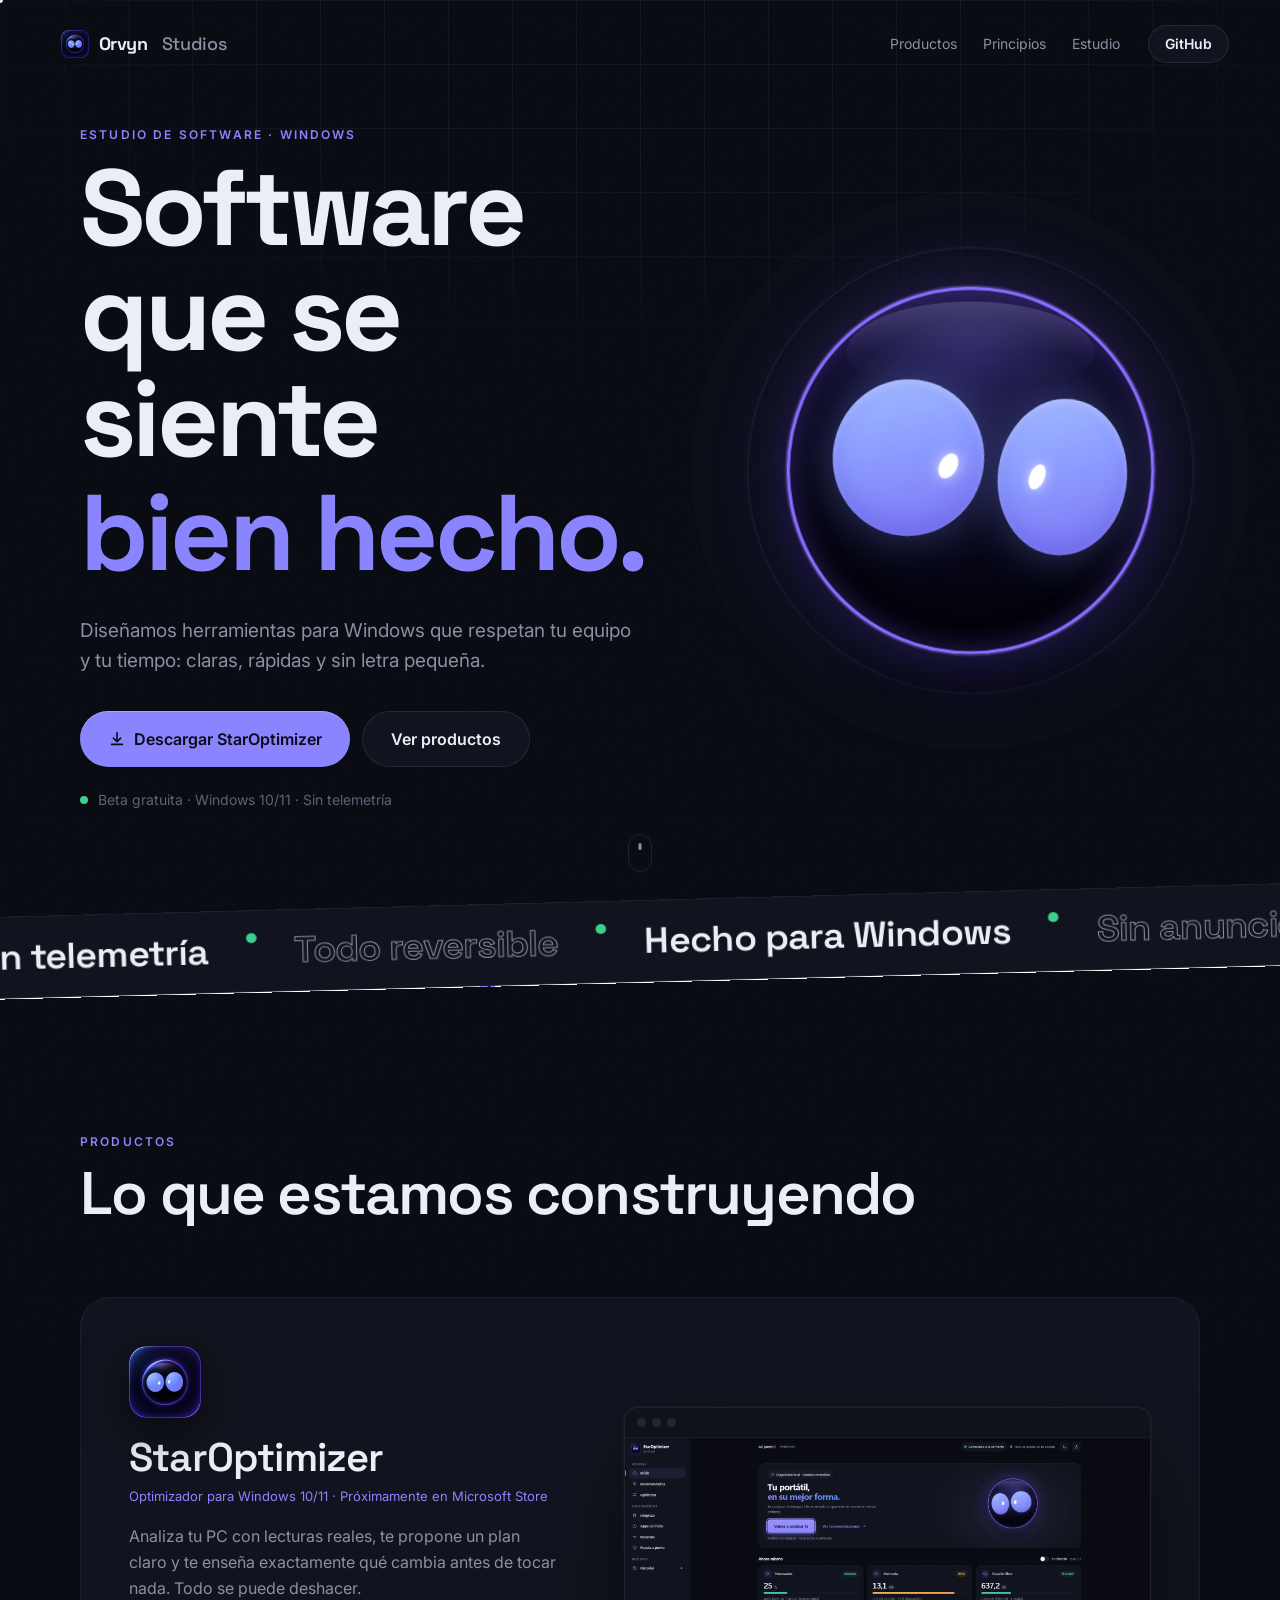
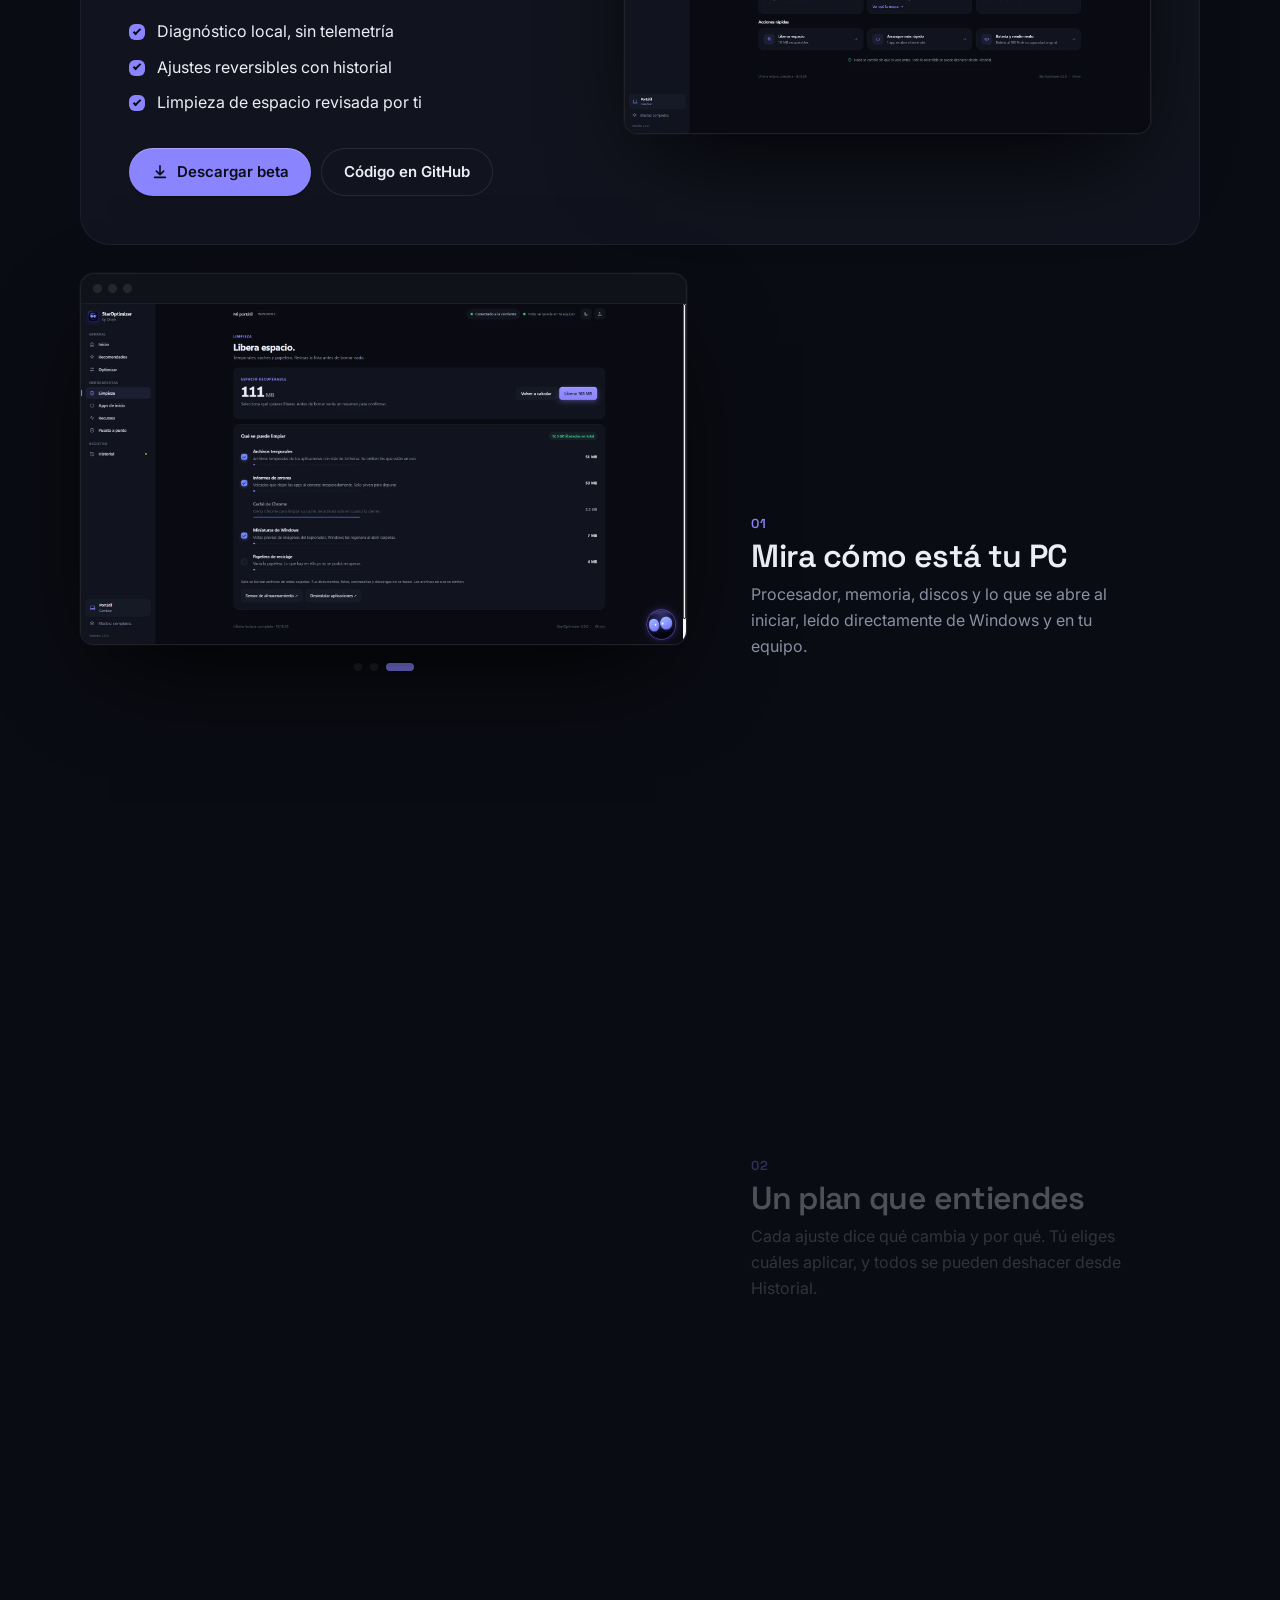
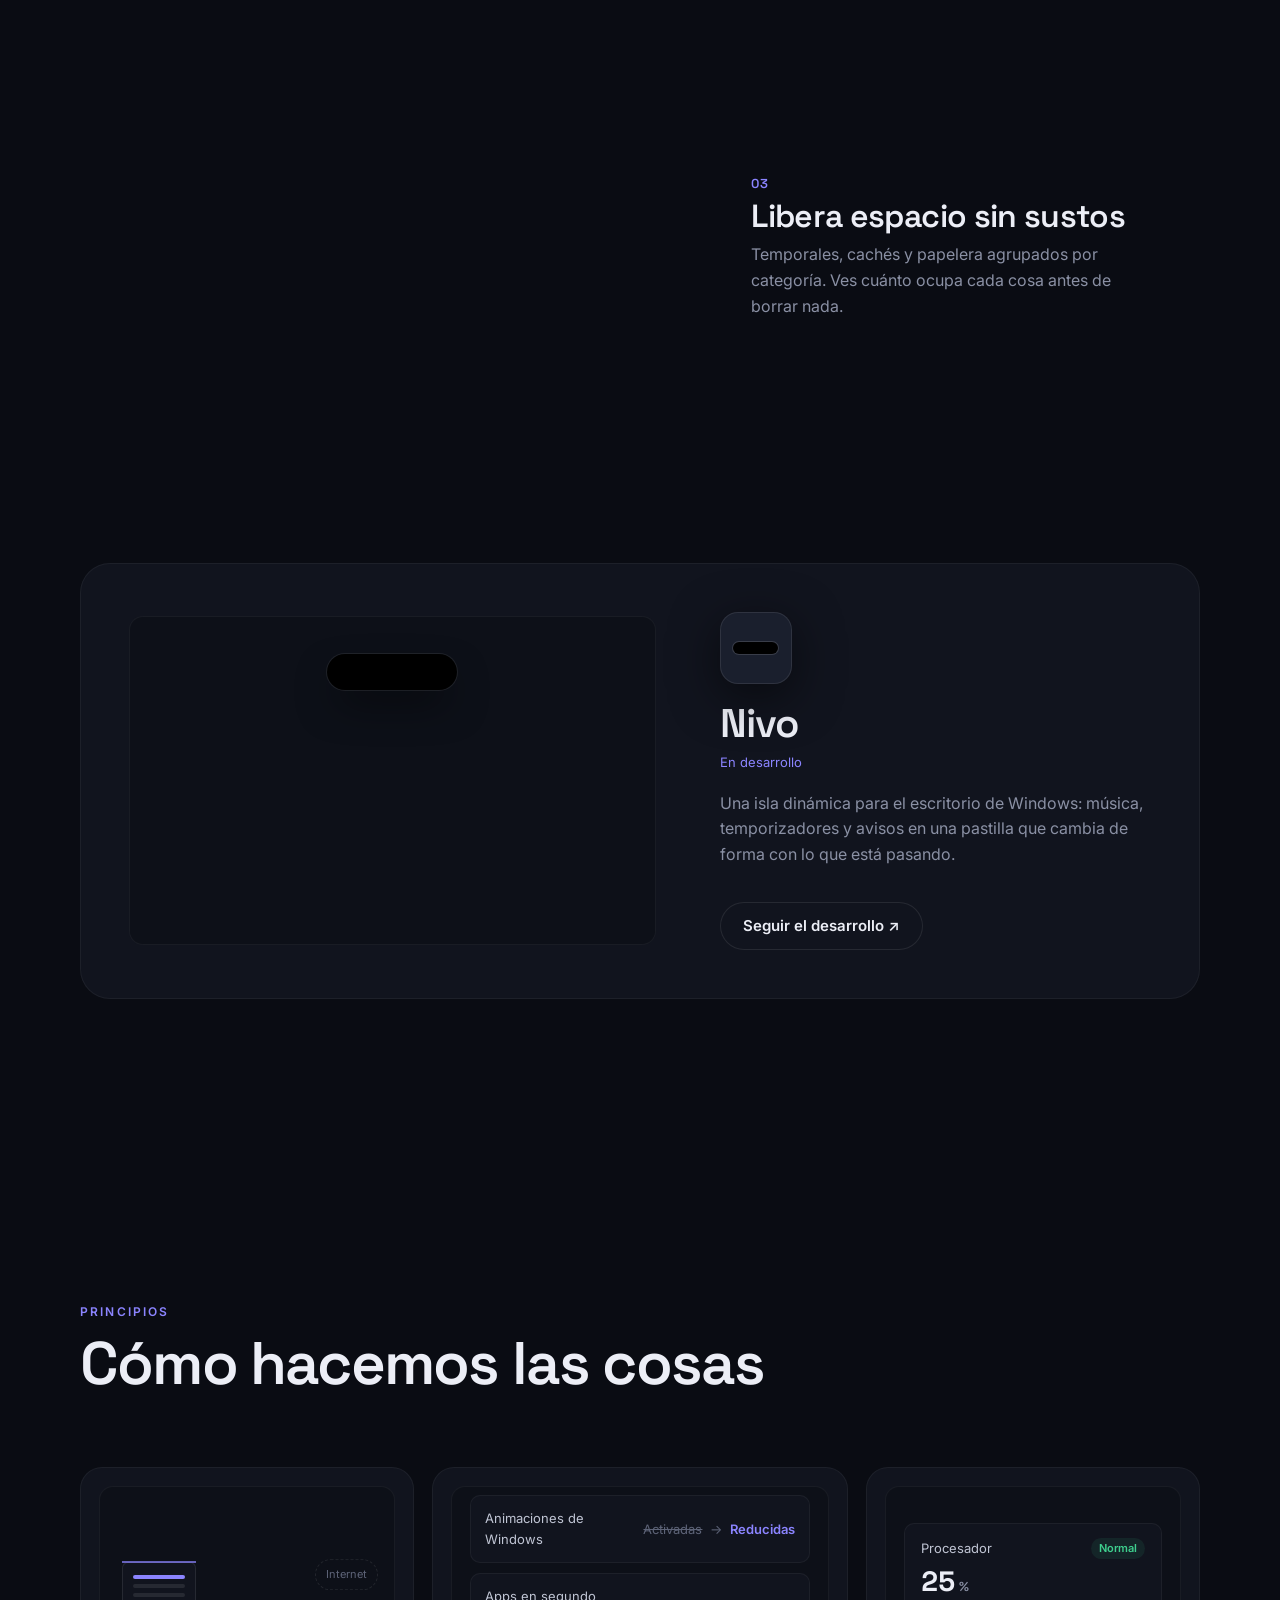
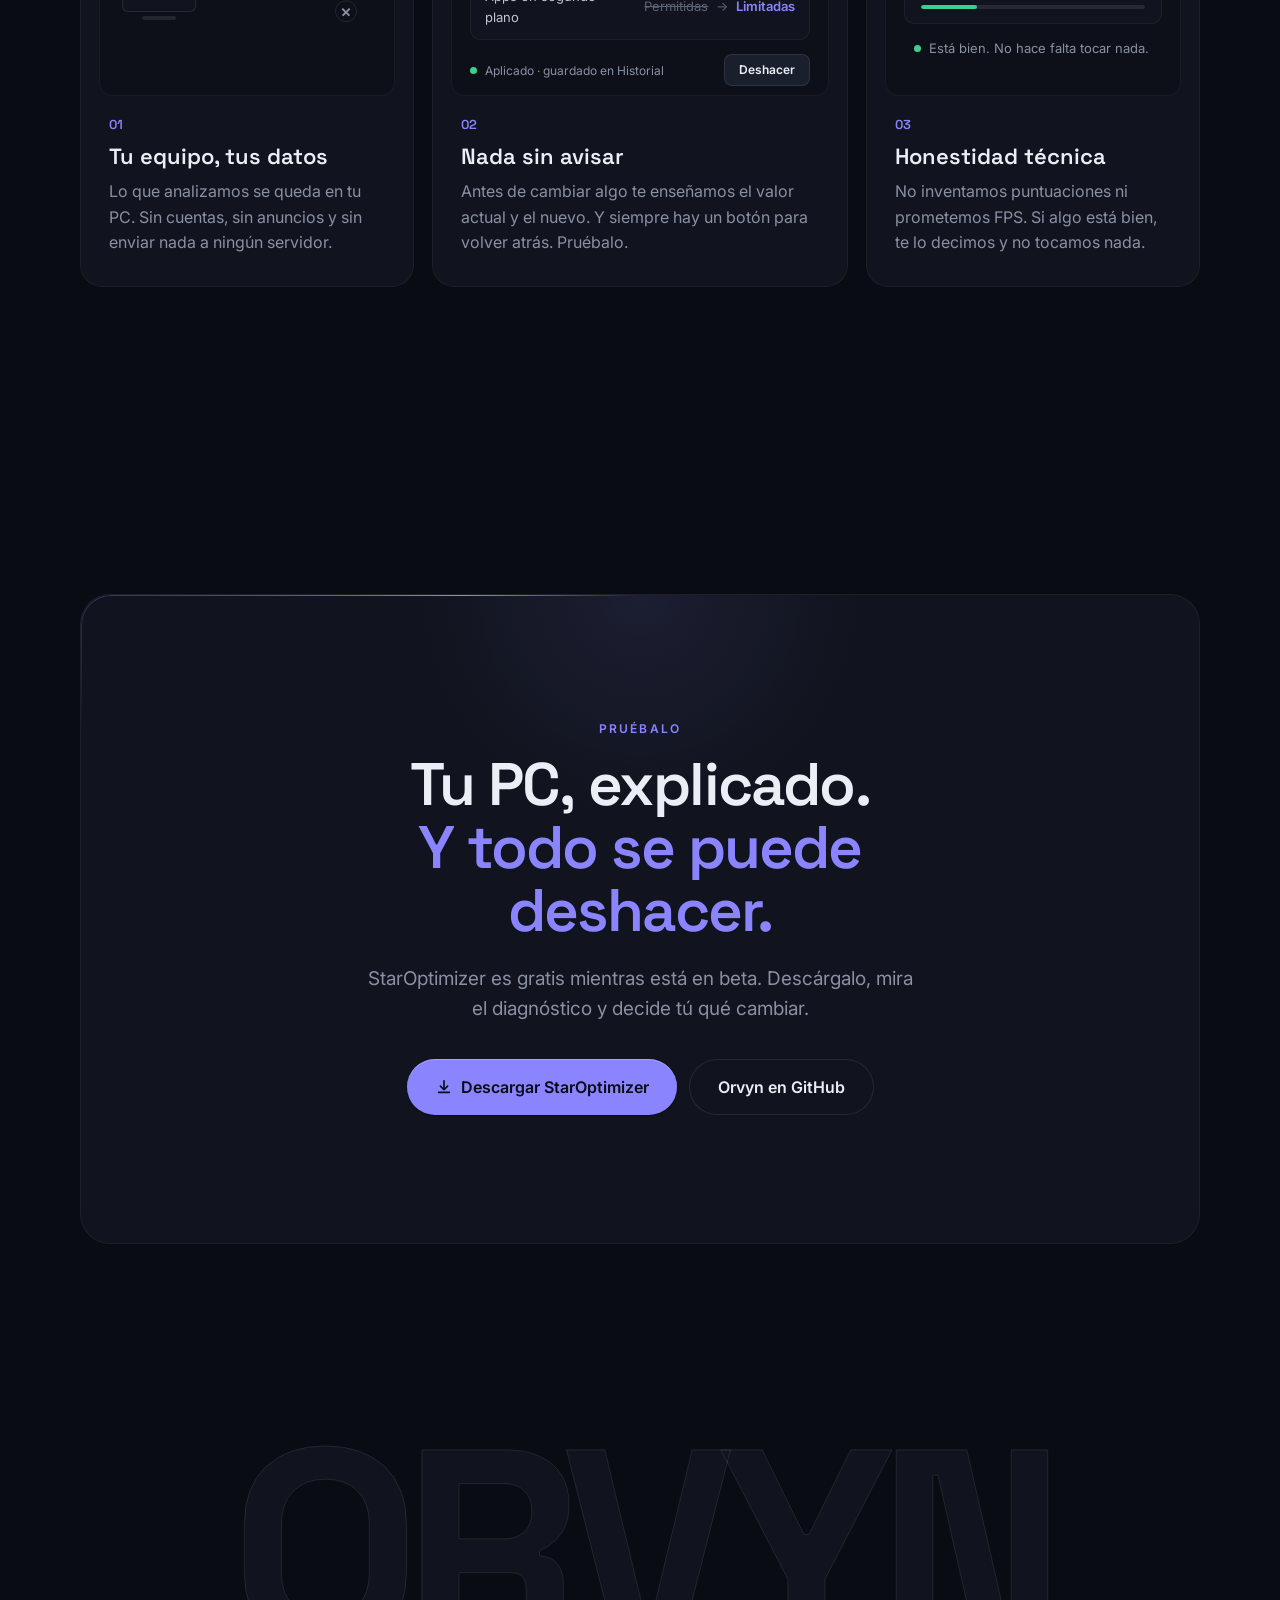
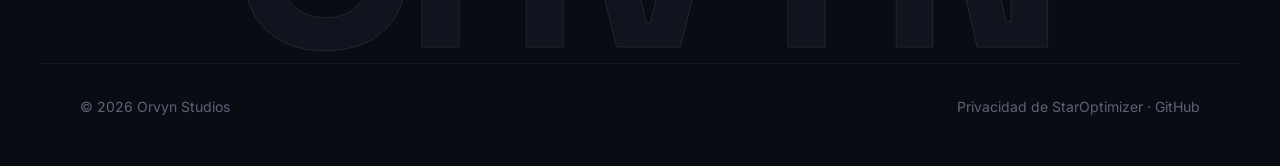
==== commit 0092d049: "feat: principios con demos vivas (lectura local, cambio con Deshacer funcional, lectura honesta) Co-" ====
--- a/index.html
+++ b/index.html
@@ -14,7 +14,7 @@
   <link rel="preconnect" href="https://fonts.googleapis.com">
   <link rel="preconnect" href="https://fonts.gstatic.com" crossorigin>
   <link href="https://fonts.googleapis.com/css2?family=Inter:wght@400;500;600&family=Space+Grotesk:wght@500;600;700&display=swap" rel="stylesheet">
-  <link rel="stylesheet" href="styles.css?v=6">
+  <link rel="stylesheet" href="styles.css?v=7">
 </head>
 <body>
   <a class="skip" href="#main">Saltar al contenido</a>
@@ -153,10 +153,50 @@
         <p class="eyebrow reveal">Principios</p>
         <h2 class="title reveal">Cómo hacemos las cosas</h2>
       </header>
-      <div class="grid-3">
-        <div class="card reveal"><span class="card-num">01</span><h3>Tu equipo, tus datos</h3><p>Lo que analizamos se queda en tu PC. Sin cuentas, sin anuncios y sin enviar nada a ningún servidor.</p></div>
-        <div class="card reveal"><span class="card-num">02</span><h3>Nada sin avisar</h3><p>Antes de cambiar algo te enseñamos el valor actual y el nuevo. Y siempre hay un botón para volver atrás.</p></div>
-        <div class="card reveal"><span class="card-num">03</span><h3>Honestidad técnica</h3><p>No inventamos puntuaciones ni prometemos FPS. Si algo está bien, te lo decimos y no tocamos nada.</p></div>
+      <div class="principles">
+        <article class="pcard reveal">
+          <div class="pdemo pdemo-local" aria-hidden="true">
+            <div class="pc-box"><span class="pc-screen"></span><span class="pc-base"></span></div>
+            <div class="pc-scan"></div>
+            <ul class="pc-reads"><li>Procesador</li><li>Memoria</li><li>Discos</li><li>Inicio</li></ul>
+            <div class="pc-wall"><span class="pc-cloud">Internet</span><span class="pc-x"></span></div>
+          </div>
+          <span class="card-num">01</span>
+          <h3>Tu equipo, tus datos</h3>
+          <p>Lo que analizamos se queda en tu PC. Sin cuentas, sin anuncios y sin enviar nada a ningún servidor.</p>
+        </article>
+        <article class="pcard pcard-wide reveal">
+          <div class="pdemo pdemo-change" id="pdemo-change">
+            <div class="chg-row">
+              <span class="chg-name">Animaciones de Windows</span>
+              <span class="chg-vals"><s class="chg-old">Activadas</s><span class="chg-arrow">→</span><b class="chg-new">Reducidas</b></span>
+            </div>
+            <div class="chg-row">
+              <span class="chg-name">Apps en segundo plano</span>
+              <span class="chg-vals"><s class="chg-old">Permitidas</s><span class="chg-arrow">→</span><b class="chg-new">Limitadas</b></span>
+            </div>
+            <div class="chg-foot">
+              <span class="chg-status" aria-live="polite"><i></i><span>Aplicado · guardado en Historial</span></span>
+              <button class="chg-undo" type="button">Deshacer</button>
+            </div>
+          </div>
+          <span class="card-num">02</span>
+          <h3>Nada sin avisar</h3>
+          <p>Antes de cambiar algo te enseñamos el valor actual y el nuevo. Y siempre hay un botón para volver atrás. Pruébalo.</p>
+        </article>
+        <article class="pcard reveal">
+          <div class="pdemo pdemo-honest" aria-hidden="true">
+            <div class="hn-card">
+              <div class="hn-head"><span>Procesador</span><em>Normal</em></div>
+              <div class="hn-val"><b data-count="25">0</b><small>%</small></div>
+              <div class="hn-bar"><i></i></div>
+            </div>
+            <p class="hn-msg"><span class="hn-dot"></span>Está bien. No hace falta tocar nada.</p>
+          </div>
+          <span class="card-num">03</span>
+          <h3>Honestidad técnica</h3>
+          <p>No inventamos puntuaciones ni prometemos FPS. Si algo está bien, te lo decimos y no tocamos nada.</p>
+        </article>
       </div>
     </section>
 
@@ -181,6 +221,6 @@
     <span class="footer-links"><a href="privacidad/staroptimizer/">Privacidad de StarOptimizer</a> · <a href="https://github.com/Orvyn-Studios" target="_blank" rel="noopener">GitHub</a></span>
   </footer>
 
-  <script src="main.js?v=6" defer></script>
+  <script src="main.js?v=7" defer></script>
 </body>
 </html>
--- a/styles.css
+++ b/styles.css
@@ -260,6 +260,69 @@
   .hero-nova { transform: none; opacity: 1; }
 }
 
+
+/* ============ Principles: each one shown, not told ============ */
+.principles { display: grid; grid-template-columns: 1fr 1.25fr 1fr; gap: 18px; }
+.pcard { position: relative; display: flex; flex-direction: column; padding: 18px 18px 30px; border: 1px solid var(--line); border-radius: var(--radius); background: var(--surface); transition: border-color .3s, transform .5s var(--spring); }
+.pcard:hover { border-color: var(--line-strong); transform: translateY(-4px); }
+.pcard .card-num { margin: 22px 10px 0; }
+.pcard h3 { margin: 12px 10px 10px; font: 600 22px/1.2 var(--display); }
+.pcard p { margin: 0 10px; color: var(--muted); }
+.pdemo { position: relative; height: 210px; border: 1px solid var(--line); border-radius: var(--radius-sm); background: var(--bg-2); overflow: hidden; }
+
+/* 01: reads stay inside the PC; the line to Internet is cut. */
+.pc-box { position: absolute; left: 22px; top: 50%; translate: 0 -50%; display: grid; justify-items: center; gap: 4px; }
+.pc-screen { width: 74px; height: 50px; border-radius: 6px; border: 1.5px solid var(--line-strong); background: var(--surface); position: relative; overflow: hidden; }
+.pc-screen::after { content: ''; position: absolute; left: 10px; right: 10px; top: 12px; height: 4px; border-radius: 2px; background: var(--accent); box-shadow: 0 9px 0 var(--line-strong), 0 18px 0 var(--line-strong); }
+.pc-base { width: 34px; height: 4px; border-radius: 2px; background: var(--line-strong); }
+.pc-scan { position: absolute; left: 22px; top: calc(50% - 30px); width: 74px; height: 2px; background: var(--accent); opacity: .7; animation: pcscan 2.4s ease-in-out infinite; }
+@keyframes pcscan { 50% { translate: 0 46px; } }
+.pc-reads { position: absolute; left: 112px; top: 50%; translate: 0 -50%; margin: 0; padding: 0; list-style: none; display: grid; gap: 6px; font-size: 12px; color: var(--muted); }
+.pc-reads li { display: flex; align-items: center; gap: 6px; opacity: 0; animation: pcread 4.8s infinite; }
+.pc-reads li::before { content: ''; width: 6px; height: 6px; border-radius: 50%; background: var(--good); }
+.pc-reads li:nth-child(2) { animation-delay: .3s; } .pc-reads li:nth-child(3) { animation-delay: .6s; } .pc-reads li:nth-child(4) { animation-delay: .9s; }
+@keyframes pcread { 0% { opacity: 0; translate: -6px 0; } 12%, 80% { opacity: 1; translate: 0 0; } 100% { opacity: 0; } }
+.pc-wall { position: absolute; right: 16px; top: 50%; translate: 0 -50%; display: grid; justify-items: center; gap: 10px; }
+.pc-cloud { padding: 6px 10px; border: 1px dashed var(--line-strong); border-radius: 999px; font-size: 11px; color: var(--faint); }
+.pc-x { position: relative; width: 22px; height: 22px; border-radius: 50%; border: 1px solid var(--line-strong); }
+.pc-x::before, .pc-x::after { content: ''; position: absolute; left: 50%; top: 50%; width: 10px; height: 1.5px; margin: -.75px 0 0 -5px; background: var(--muted); rotate: 45deg; }
+.pc-x::after { rotate: -45deg; }
+
+/* 02: a real before/after with a working undo. */
+.pdemo-change { display: flex; flex-direction: column; justify-content: center; gap: 10px; padding: 18px; }
+.chg-row { display: flex; align-items: center; justify-content: space-between; gap: 12px; padding: 12px 14px; border: 1px solid var(--line); border-radius: 10px; background: var(--surface); font-size: 13px; }
+.chg-name { color: var(--secondary); }
+.chg-vals { display: inline-flex; align-items: center; gap: 8px; white-space: nowrap; }
+.chg-old { color: var(--faint); text-decoration-color: var(--faint); transition: color .3s; }
+.chg-arrow { color: var(--faint); transition: opacity .3s, translate .4s var(--spring); }
+.chg-new { color: var(--accent); font-weight: 600; transition: opacity .3s, translate .4s var(--spring); }
+.chg-foot { display: flex; align-items: center; justify-content: space-between; gap: 12px; margin-top: 4px; font-size: 12px; color: var(--muted); }
+.chg-status { display: inline-flex; align-items: center; gap: 8px; }
+.chg-status i { width: 7px; height: 7px; border-radius: 50%; background: var(--good); transition: background-color .3s; }
+.chg-undo { height: 32px; padding: 0 14px; border: 1px solid var(--line-strong); border-radius: 8px; background: var(--raised); color: var(--text); font: 600 12px/1 var(--font); cursor: pointer; transition: border-color .2s, transform .3s var(--spring); }
+.chg-undo:hover { border-color: var(--accent-line); }
+.chg-undo:active { transform: scale(.95); }
+.pdemo-change.undone .chg-old { color: var(--text); text-decoration: none; }
+.pdemo-change.undone .chg-arrow, .pdemo-change.undone .chg-new { opacity: 0; translate: 8px 0; }
+.pdemo-change.undone .chg-status i { background: var(--faint); }
+.pdemo-change .chg-row:nth-child(2) .chg-new, .pdemo-change .chg-row:nth-child(2) .chg-old { transition-delay: .06s; }
+
+/* 03: a real-looking reading that says "it's fine". */
+.pdemo-honest { display: grid; align-content: center; gap: 14px; padding: 18px; }
+.hn-card { padding: 14px 16px; border: 1px solid var(--line); border-radius: 10px; background: var(--surface); }
+.hn-head { display: flex; justify-content: space-between; font-size: 13px; color: var(--secondary); }
+.hn-head em { font-style: normal; font-size: 11px; font-weight: 600; padding: 2px 8px; border-radius: 999px; color: var(--good); background: #3ecf8e17; }
+.hn-val { margin: 8px 0 10px; font: 600 28px/1 var(--display); font-variant-numeric: tabular-nums; }
+.hn-val small { margin-left: 4px; font-size: 13px; color: var(--muted); }
+.hn-bar { height: 4px; border-radius: 2px; background: var(--line-strong); overflow: hidden; }
+.hn-bar i { display: block; height: 100%; width: 0; border-radius: 2px; background: var(--good); transition: width 1.4s var(--ease) .2s; }
+.in .hn-bar i { width: 25%; }
+.hn-msg { display: flex; align-items: center; gap: 8px; margin: 0; font-size: 13px; color: var(--muted); }
+.hn-dot { width: 7px; height: 7px; border-radius: 50%; background: var(--good); }
+
+@media (max-width: 900px) { .principles { grid-template-columns: 1fr; } }
+@media (prefers-reduced-motion: reduce) { .pc-reads li { opacity: 1; } .hn-bar i { width: 25%; } }
+
 /* ============ Responsive ============ */
 /* ============ StarOptimizer showcase (sticky scroll) ============ */
 .showcase { display: grid; grid-template-columns: 1.15fr .85fr; gap: clamp(32px, 5vw, 72px); margin-top: 28px; }
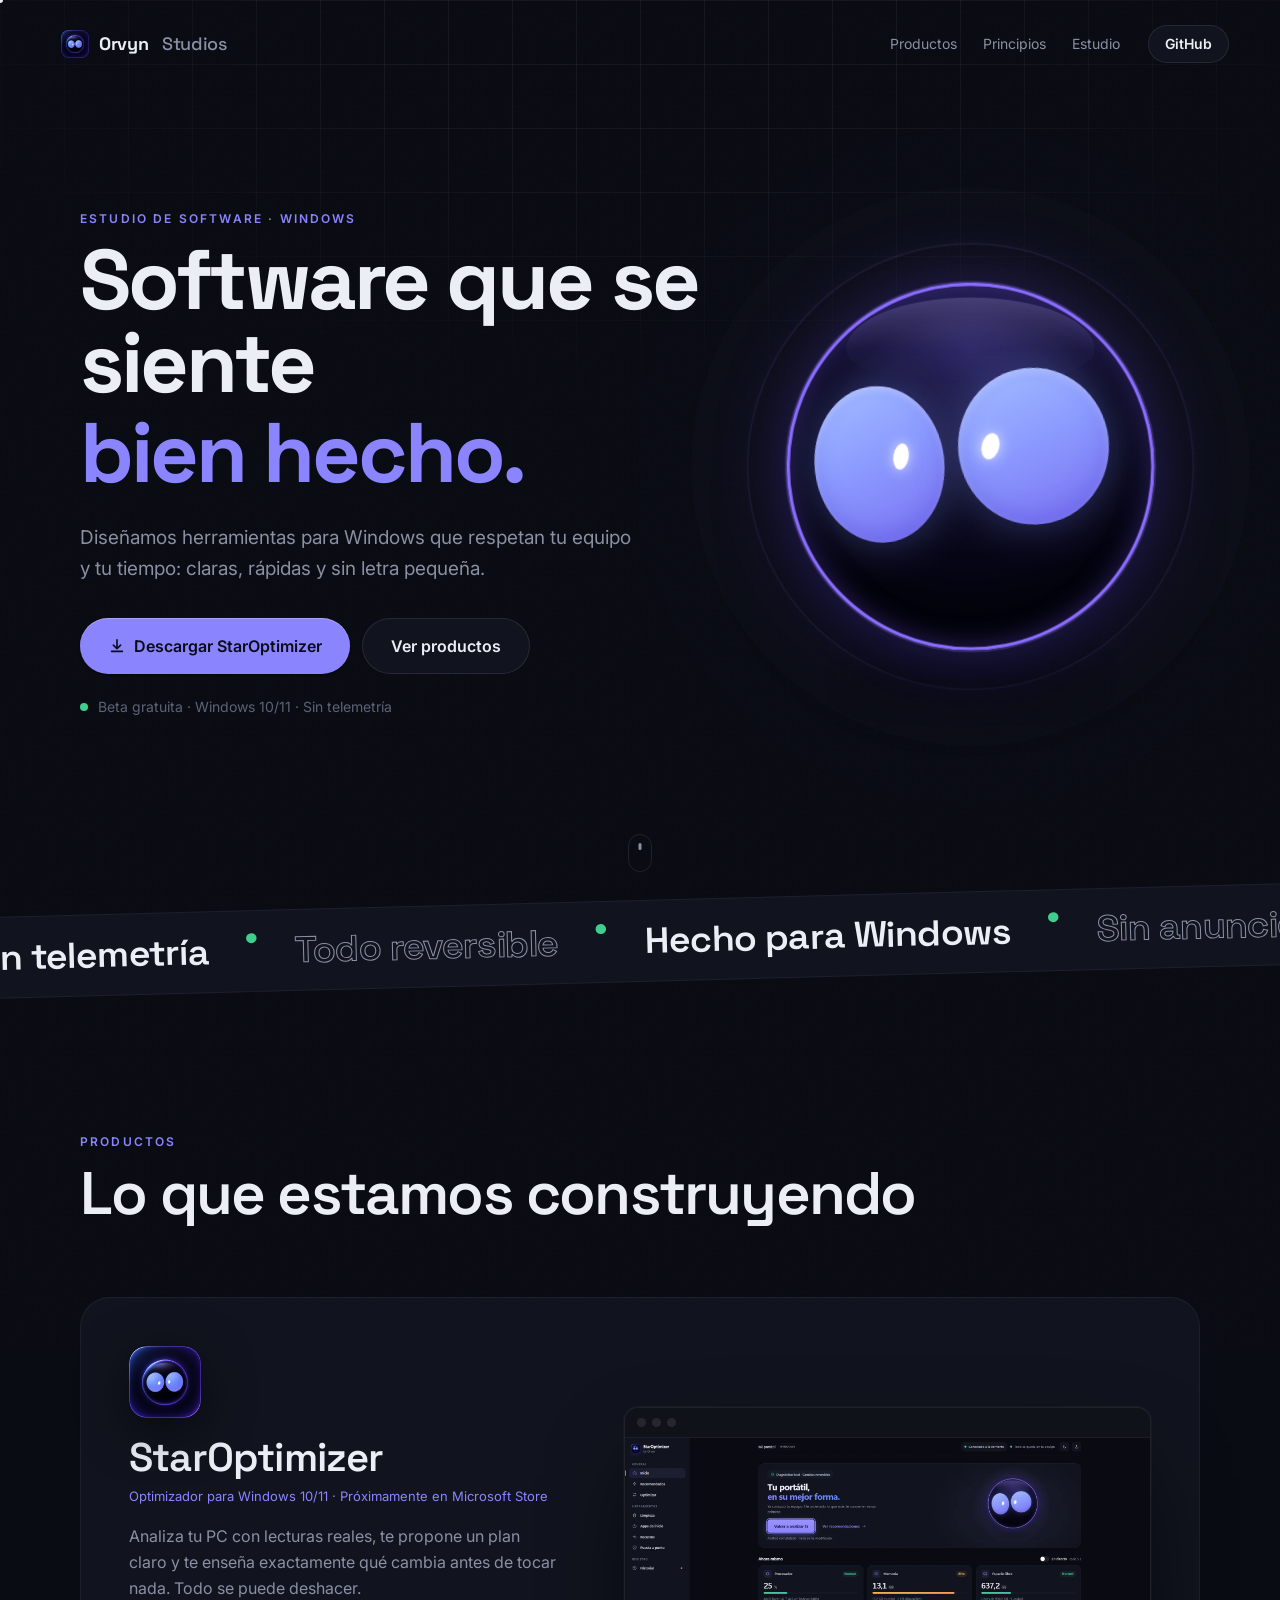
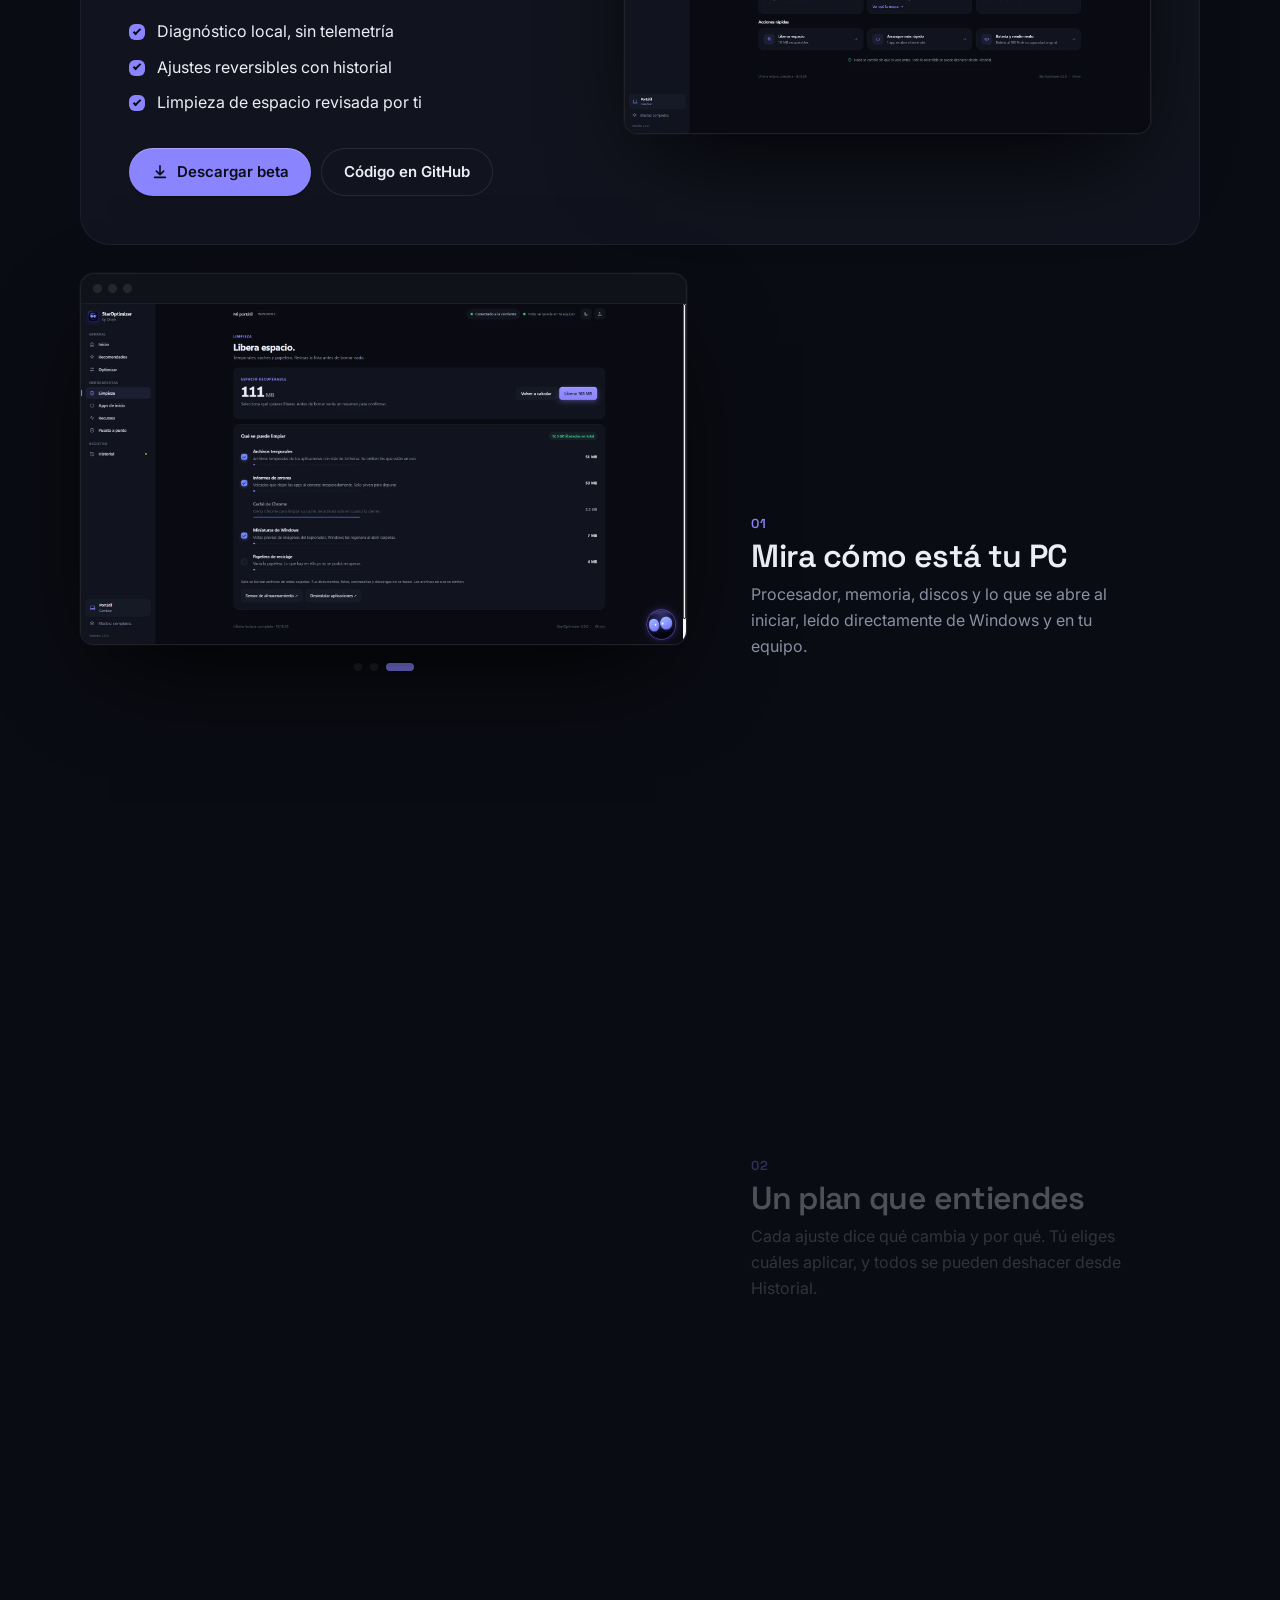
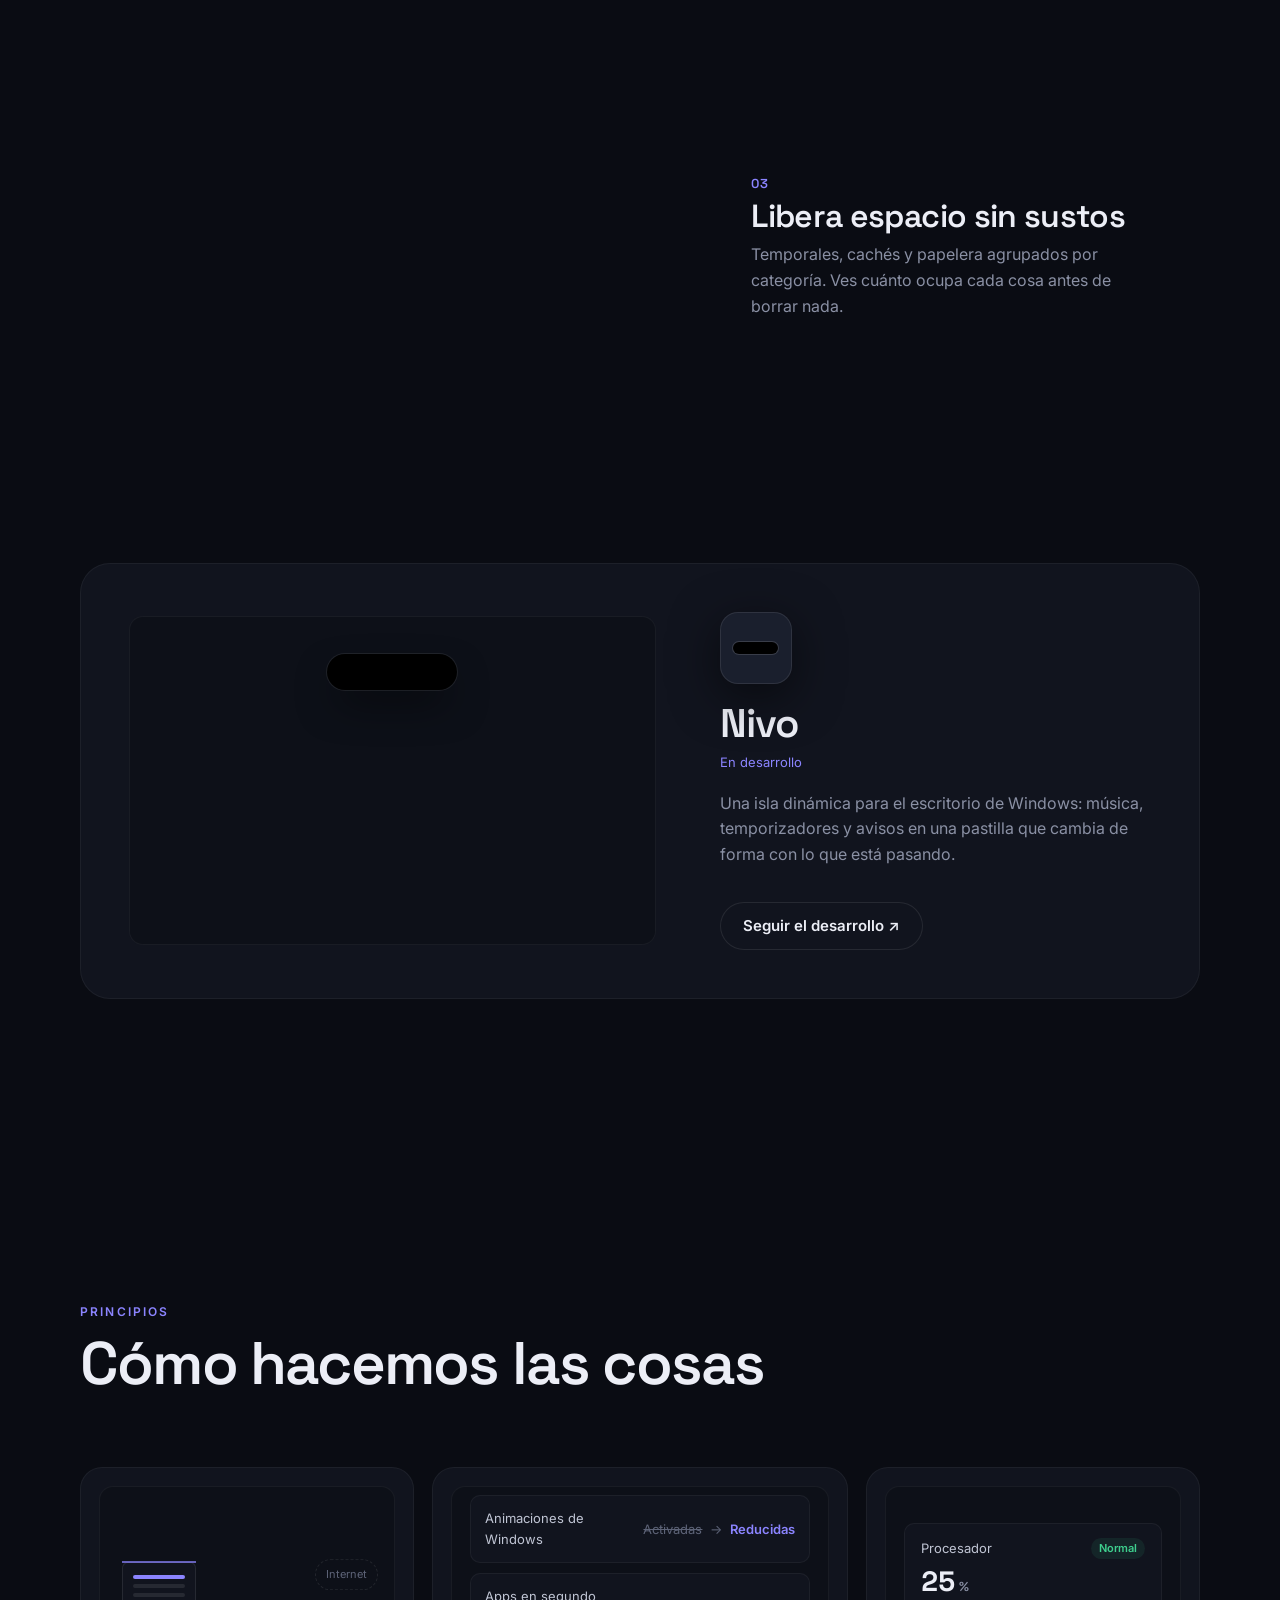
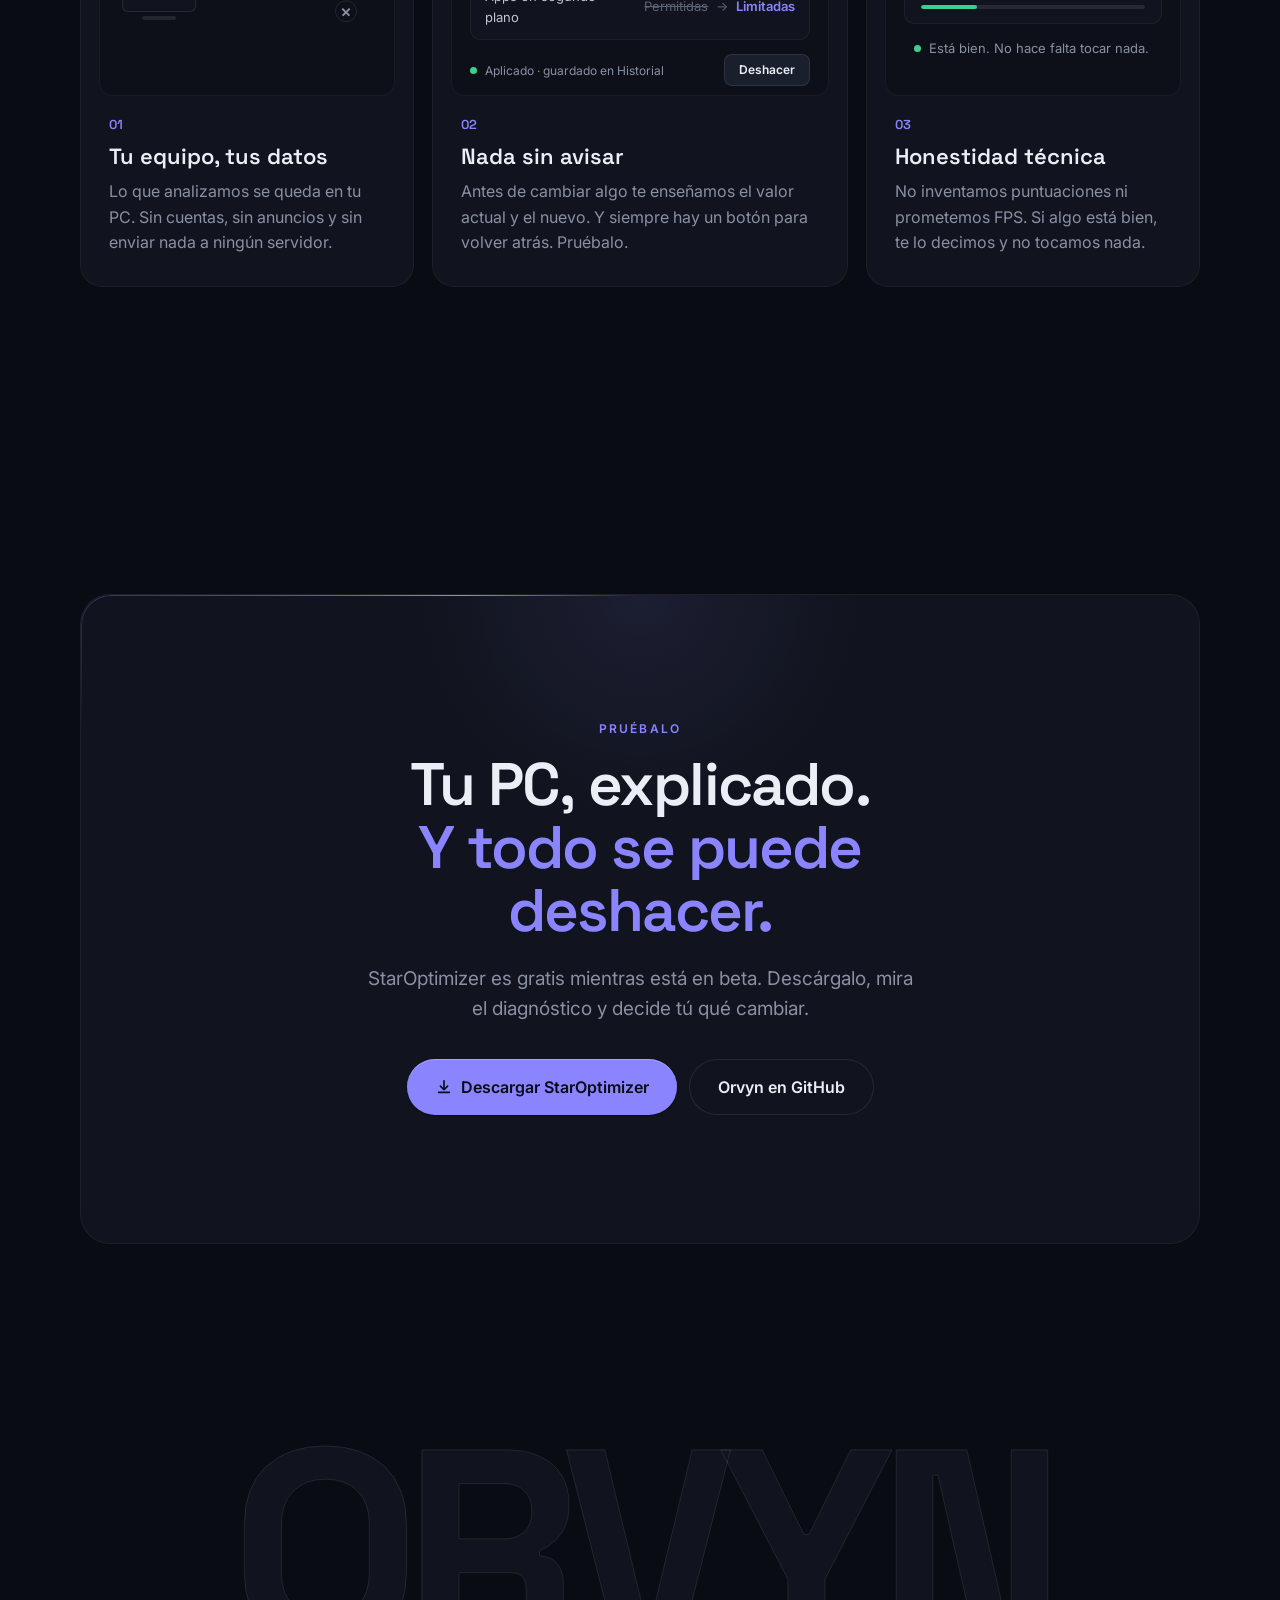
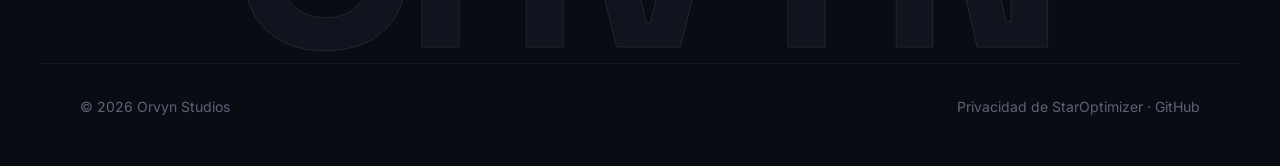
==== commit cae5fce9: "fix: CTA visible en la primera pantalla, sin scroll horizontal y ajustes de móvil Co-Authored-By: Cl" ====
--- a/index.html
+++ b/index.html
@@ -14,7 +14,7 @@
   <link rel="preconnect" href="https://fonts.googleapis.com">
   <link rel="preconnect" href="https://fonts.gstatic.com" crossorigin>
   <link href="https://fonts.googleapis.com/css2?family=Inter:wght@400;500;600&family=Space+Grotesk:wght@500;600;700&display=swap" rel="stylesheet">
-  <link rel="stylesheet" href="styles.css?v=7">
+  <link rel="stylesheet" href="styles.css?v=10">
 </head>
 <body>
   <a class="skip" href="#main">Saltar al contenido</a>
@@ -121,9 +121,9 @@
           <div class="showcase-dots" aria-hidden="true"><i class="active"></i><i></i><i></i></div>
         </div>
         <ol class="showcase-steps">
-          <li class="active" data-step="0"><span class="step-num">01</span><h4>Mira cómo está tu PC</h4><p>Procesador, memoria, discos y lo que se abre al iniciar, leído directamente de Windows y en tu equipo.</p></li>
-          <li data-step="1"><span class="step-num">02</span><h4>Un plan que entiendes</h4><p>Cada ajuste dice qué cambia y por qué. Tú eliges cuáles aplicar, y todos se pueden deshacer desde Historial.</p></li>
-          <li data-step="2"><span class="step-num">03</span><h4>Libera espacio sin sustos</h4><p>Temporales, cachés y papelera agrupados por categoría. Ves cuánto ocupa cada cosa antes de borrar nada.</p></li>
+          <li class="active" data-step="0"><img class="step-shot" src="assets/img/so-inicio-oscuro.webp" alt="StarOptimizer: pantalla de inicio" width="1920" height="1080" loading="lazy"><span class="step-num">01</span><h4>Mira cómo está tu PC</h4><p>Procesador, memoria, discos y lo que se abre al iniciar, leído directamente de Windows y en tu equipo.</p></li>
+          <li data-step="1"><img class="step-shot" src="assets/img/so-plan.webp" alt="StarOptimizer: plan de ajustes" width="1920" height="1080" loading="lazy"><span class="step-num">02</span><h4>Un plan que entiendes</h4><p>Cada ajuste dice qué cambia y por qué. Tú eliges cuáles aplicar, y todos se pueden deshacer desde Historial.</p></li>
+          <li data-step="2"><img class="step-shot" src="assets/img/so-limpieza.webp" alt="StarOptimizer: limpieza de espacio" width="1920" height="1080" loading="lazy"><span class="step-num">03</span><h4>Libera espacio sin sustos</h4><p>Temporales, cachés y papelera agrupados por categoría. Ves cuánto ocupa cada cosa antes de borrar nada.</p></li>
         </ol>
       </div>
 
@@ -221,6 +221,6 @@
     <span class="footer-links"><a href="privacidad/staroptimizer/">Privacidad de StarOptimizer</a> · <a href="https://github.com/Orvyn-Studios" target="_blank" rel="noopener">GitHub</a></span>
   </footer>
 
-  <script src="main.js?v=7" defer></script>
+  <script src="main.js?v=10" defer></script>
 </body>
 </html>
--- a/styles.css
+++ b/styles.css
@@ -30,7 +30,7 @@
 
 /* ============ Base ============ */
 *, *::before, *::after { box-sizing: border-box; }
-html { scroll-behavior: smooth; -webkit-text-size-adjust: 100%; }
+html { overflow-x: clip; scroll-behavior: smooth; -webkit-text-size-adjust: 100%; }
 body { margin: 0; background: var(--bg); color: var(--text); font: 400 16px/1.6 var(--font); -webkit-font-smoothing: antialiased; overflow-x: hidden; }
 img { max-width: 100%; height: auto; display: block; }
 a { color: inherit; text-decoration: none; }
@@ -47,7 +47,7 @@
 
 /* ============ Type ============ */
 .eyebrow { margin: 0 0 14px; font: 600 12px/1 var(--font); letter-spacing: .18em; text-transform: uppercase; color: var(--accent); }
-.display { margin: 0; font: 700 clamp(44px, 8.4vw, 112px)/.98 var(--display); letter-spacing: -.035em; }
+.display { margin: 0; font: 700 clamp(42px, min(6.6vw, 11.5vh), 96px)/.98 var(--display); letter-spacing: -.035em; }
 .title { margin: 0; font: 600 clamp(32px, 5vw, 60px)/1.05 var(--display); letter-spacing: -.03em; }
 .lead { margin: 22px 0 0; max-width: 560px; font-size: clamp(16px, 1.6vw, 19px); color: var(--muted); }
 .gradient { color: var(--accent); }
@@ -73,7 +73,7 @@
 .nav nav a:hover { color: var(--text); }
 
 /* ============ Hero ============ */
-.hero { position: relative; display: grid; grid-template-columns: 1.15fr .85fr; align-items: center; gap: 40px; min-height: 100svh; max-width: var(--max); margin: 0 auto; padding: 120px var(--gutter) 80px; }
+.hero { position: relative; display: grid; grid-template-columns: 1.15fr .85fr; align-items: center; gap: 40px; min-height: 100svh; max-width: var(--max); margin: 0 auto; padding: 96px var(--gutter) 64px; }
 .hero-cta { display: flex; flex-wrap: wrap; gap: 12px; margin-top: 34px; }
 .line { display: block; overflow: hidden; padding-bottom: .08em; }
 .word { display: inline-block; transform: translateY(110%); animation: rise 1s var(--ease) forwards; animation-delay: calc(var(--i, 0) * 70ms + 150ms); }
@@ -323,6 +323,16 @@
 @media (max-width: 900px) { .principles { grid-template-columns: 1fr; } }
 @media (prefers-reduced-motion: reduce) { .pc-reads li { opacity: 1; } .hn-bar i { width: 25%; } }
 
+
+.step-shot { display: none; }
+@media (max-width: 900px) {
+  .showcase-sticky { display: none; }
+  .step-shot { display: block; width: 100%; margin-bottom: 18px; border: 1px solid var(--line-strong); border-radius: var(--radius-sm); }
+  .showcase-steps li { min-height: 0; padding: 28px 0; opacity: 1; transform: none; }
+  .pdemo { height: auto; min-height: 210px; }
+  .pdemo-change { padding: 14px; }
+  .chg-row { flex-direction: column; align-items: flex-start; gap: 6px; }
+}
 /* ============ Responsive ============ */
 /* ============ StarOptimizer showcase (sticky scroll) ============ */
 .showcase { display: grid; grid-template-columns: 1.15fr .85fr; gap: clamp(32px, 5vw, 72px); margin-top: 28px; }
@@ -353,8 +363,8 @@
   .hero-copy { order: 2; }
   .hero .lead { margin-inline: auto; }
   .hero-cta { justify-content: center; }
-  .hero-nova { min-height: 300px; }
-  .nova-space { --ns: 1.1; }
+  .hero-nova { min-height: 210px; }
+  .nova-space { --ns: .8; }
   .product, .product-alt { grid-template-columns: 1fr; }
   .product-alt .product-copy { order: 0; }
   .grid-3 { grid-template-columns: 1fr; }
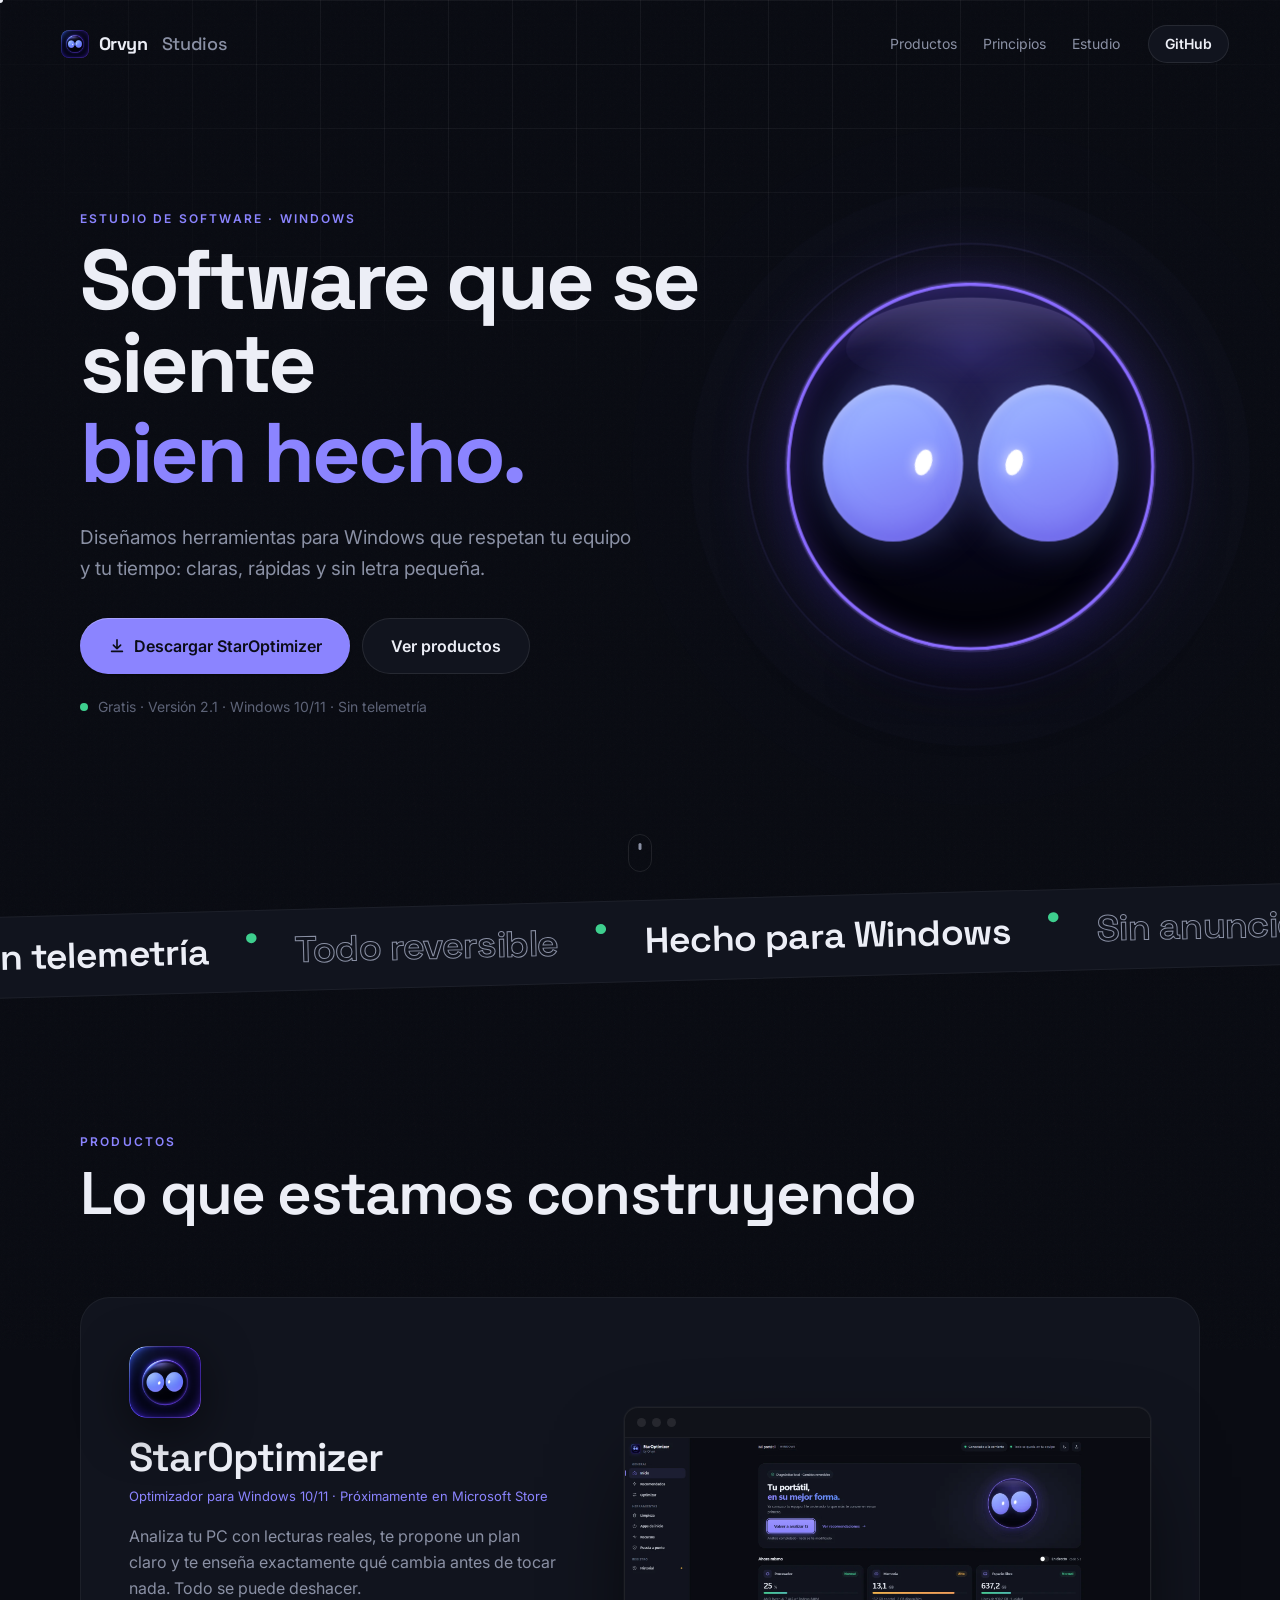
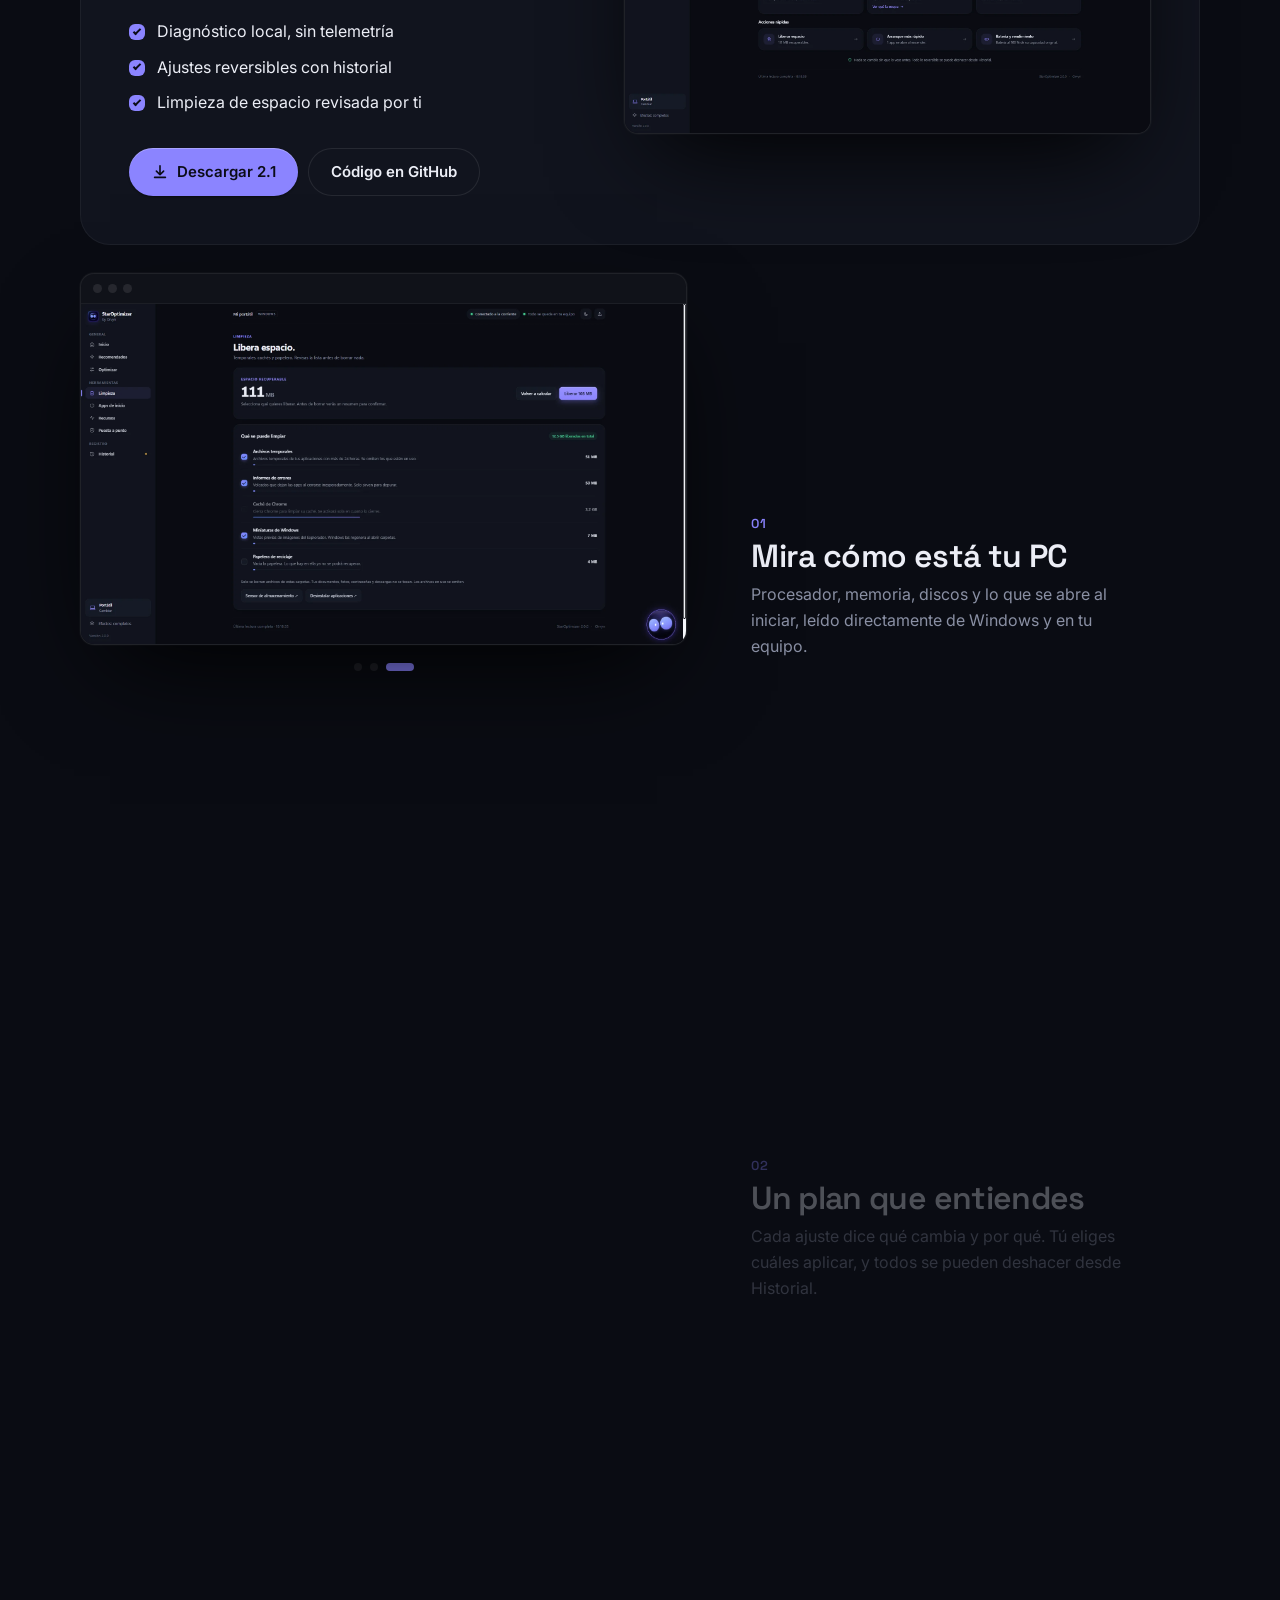
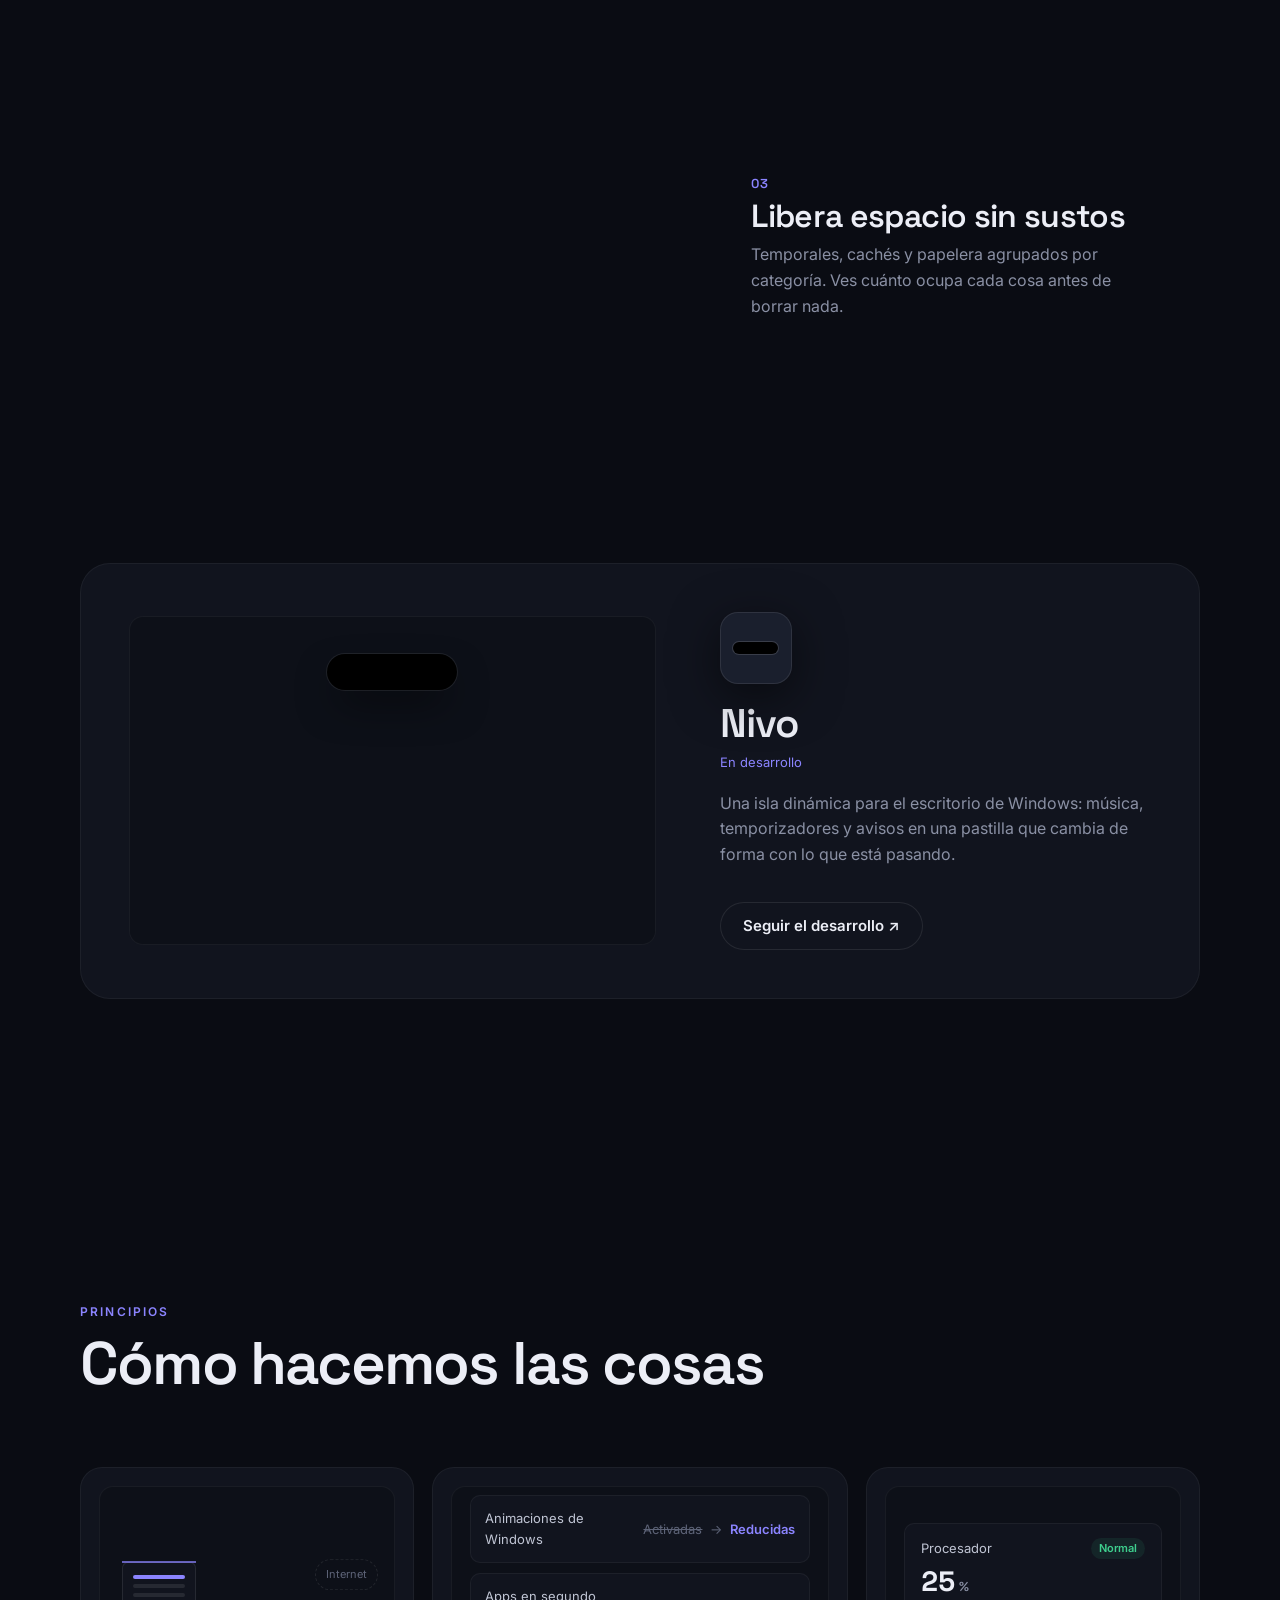
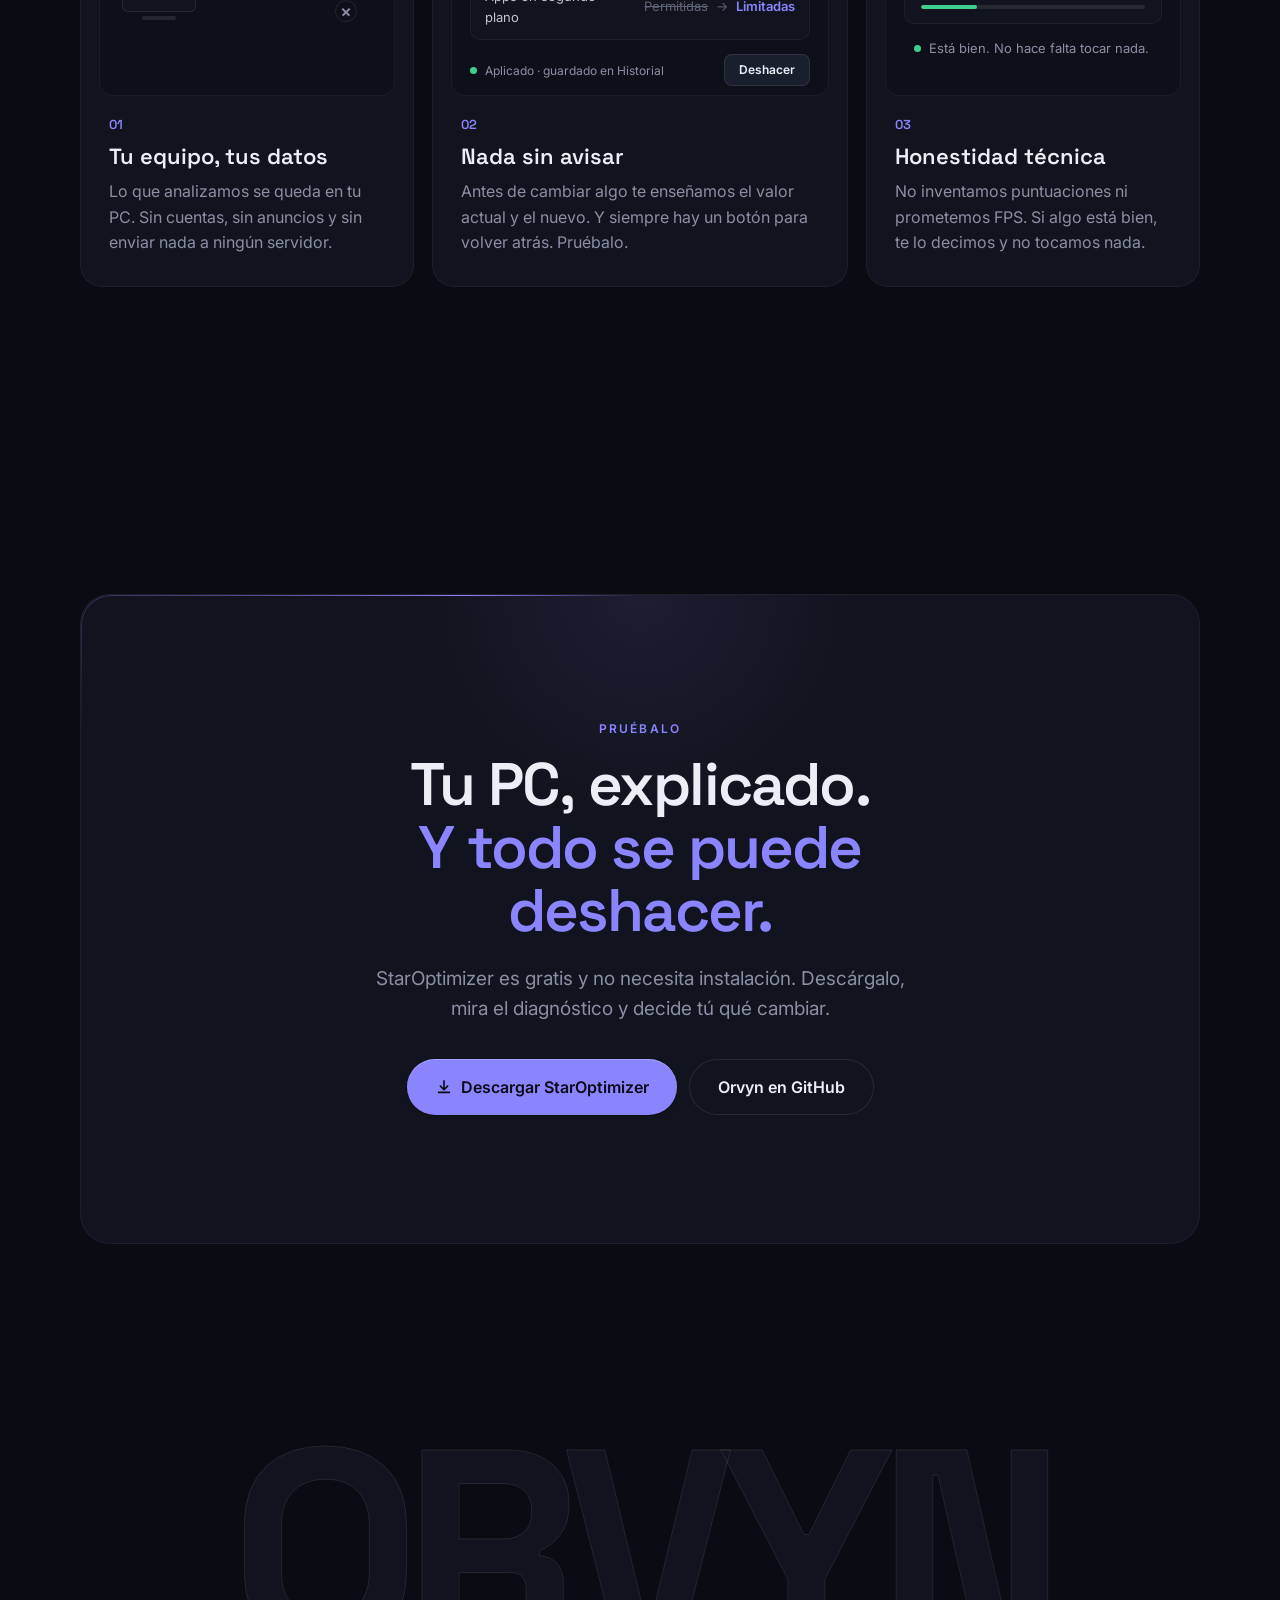
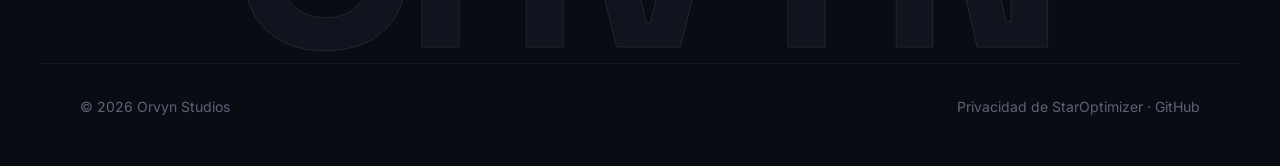
==== commit 9f314e3e: "copy: StarOptimizer 2.1 ya es estable; quitar 'beta' de los CTAs Co-Authored-By: Claude Opus 5.5 <no" ====
--- a/index.html
+++ b/index.html
@@ -53,7 +53,7 @@
           <a class="btn btn-primary btn-lg" data-magnetic href="https://github.com/Orvyn-Studios/StarOptimizer/releases/latest" target="_blank" rel="noopener"><svg class="btn-ico" viewBox="0 0 20 20" aria-hidden="true"><path d="M10 3v10m0 0 4-4m-4 4-4-4M4 16h12" fill="none" stroke="currentColor" stroke-width="1.8" stroke-linecap="round" stroke-linejoin="round"/></svg>Descargar StarOptimizer</a>
           <a class="btn btn-ghost btn-lg" data-magnetic href="#productos">Ver productos</a>
         </div>
-        <p class="hero-note reveal"><span class="live-dot"></span>Beta gratuita · Windows 10/11 · Sin telemetría</p>
+        <p class="hero-note reveal"><span class="live-dot"></span>Gratis · Versión 2.1 · Windows 10/11 · Sin telemetría</p>
       </div>
       <div class="hero-nova">
         <div class="nova-space" id="nova-space">
@@ -96,7 +96,7 @@
             <li>Limpieza de espacio revisada por ti</li>
           </ul>
           <div class="product-cta">
-            <a class="btn btn-primary" data-magnetic href="https://github.com/Orvyn-Studios/StarOptimizer/releases/latest" target="_blank" rel="noopener"><svg class="btn-ico" viewBox="0 0 20 20" aria-hidden="true"><path d="M10 3v10m0 0 4-4m-4 4-4-4M4 16h12" fill="none" stroke="currentColor" stroke-width="1.8" stroke-linecap="round" stroke-linejoin="round"/></svg>Descargar beta</a>
+            <a class="btn btn-primary" data-magnetic href="https://github.com/Orvyn-Studios/StarOptimizer/releases/latest" target="_blank" rel="noopener"><svg class="btn-ico" viewBox="0 0 20 20" aria-hidden="true"><path d="M10 3v10m0 0 4-4m-4 4-4-4M4 16h12" fill="none" stroke="currentColor" stroke-width="1.8" stroke-linecap="round" stroke-linejoin="round"/></svg>Descargar 2.1</a>
             <a class="btn btn-ghost" data-magnetic href="https://github.com/Orvyn-Studios/StarOptimizer" target="_blank" rel="noopener">Código en GitHub</a>
           </div>
         </div>
@@ -206,7 +206,7 @@
         <div class="cta-glow" aria-hidden="true"></div>
         <p class="eyebrow">Pruébalo</p>
         <h2 class="title">Tu PC, explicado.<br><span class="gradient">Y todo se puede deshacer.</span></h2>
-        <p class="lead">StarOptimizer es gratis mientras está en beta. Descárgalo, mira el diagnóstico y decide tú qué cambiar.</p>
+        <p class="lead">StarOptimizer es gratis y no necesita instalación. Descárgalo, mira el diagnóstico y decide tú qué cambiar.</p>
         <div class="hero-cta cta-buttons">
           <a class="btn btn-primary btn-lg" data-magnetic href="https://github.com/Orvyn-Studios/StarOptimizer/releases/latest" target="_blank" rel="noopener"><svg class="btn-ico" viewBox="0 0 20 20" aria-hidden="true"><path d="M10 3v10m0 0 4-4m-4 4-4-4M4 16h12" fill="none" stroke="currentColor" stroke-width="1.8" stroke-linecap="round" stroke-linejoin="round"/></svg>Descargar StarOptimizer</a>
           <a class="btn btn-ghost btn-lg" data-magnetic href="https://github.com/Orvyn-Studios" target="_blank" rel="noopener">Orvyn en GitHub</a>
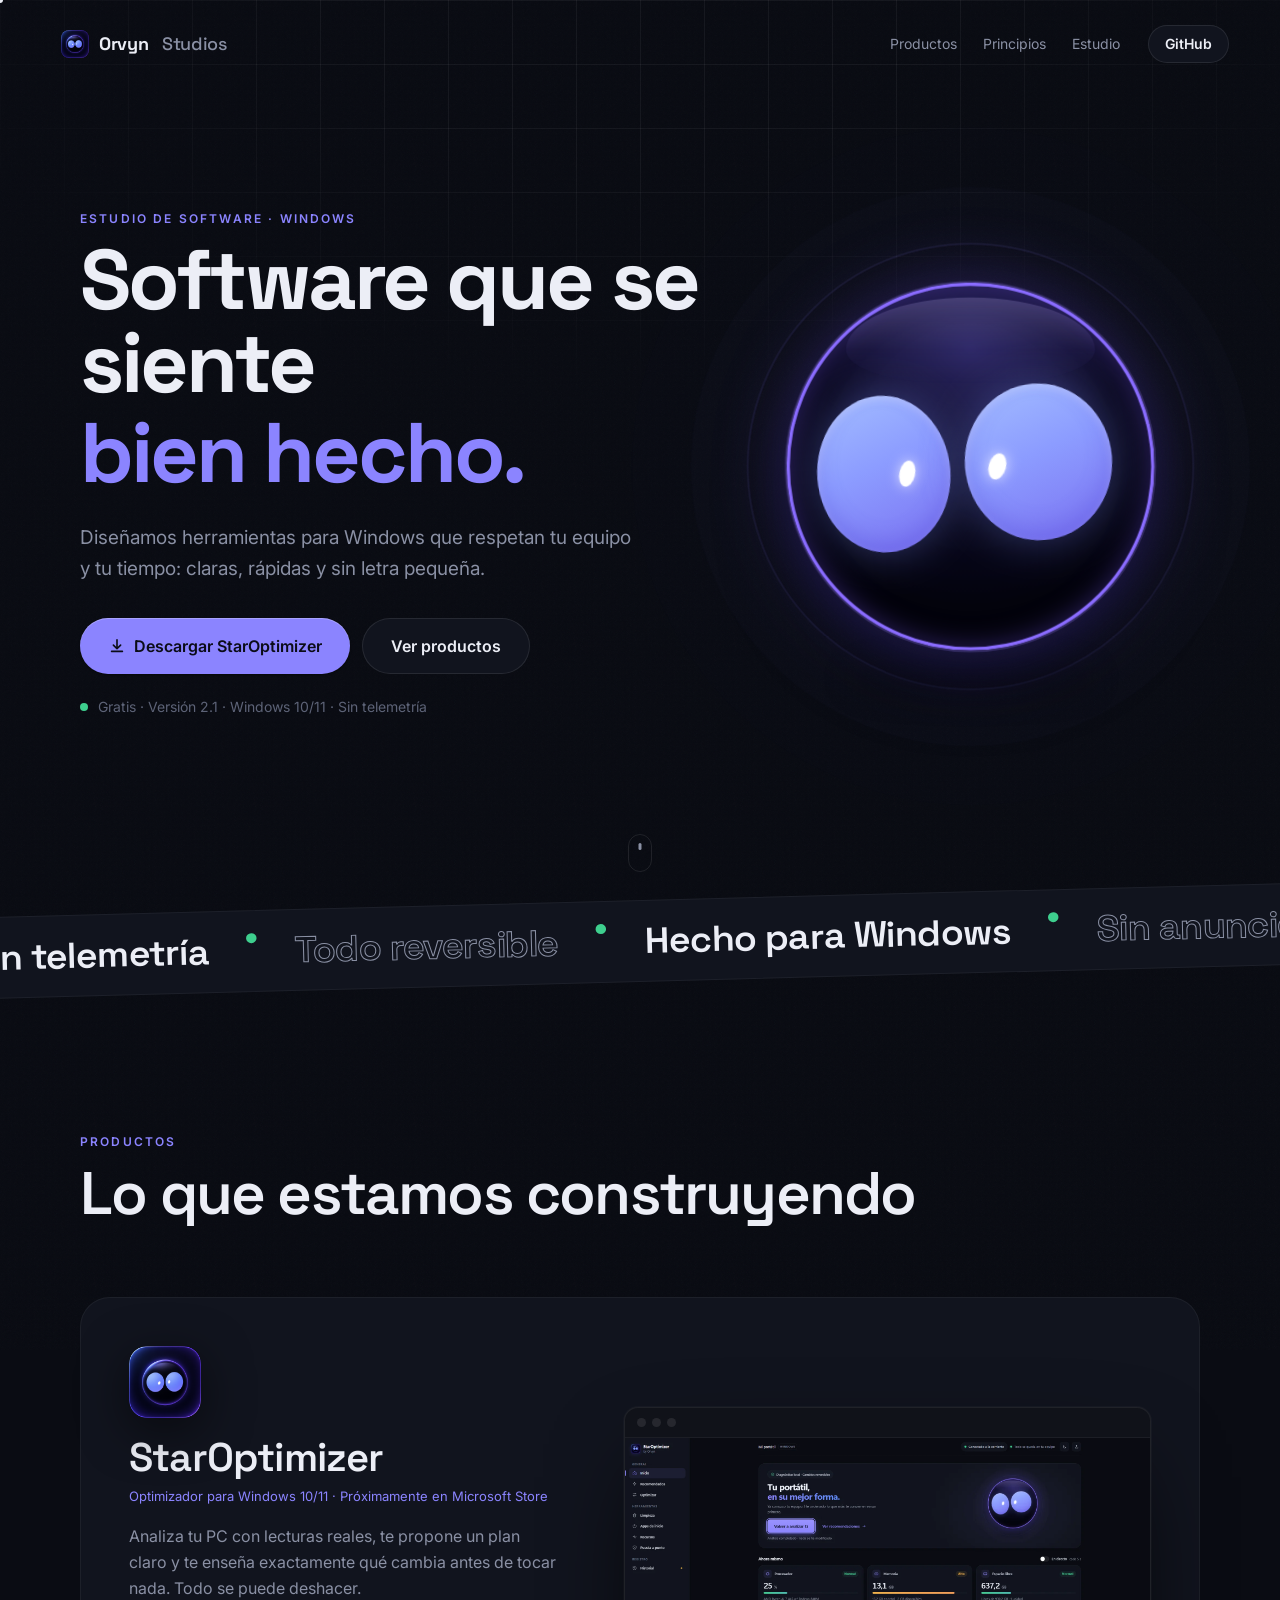
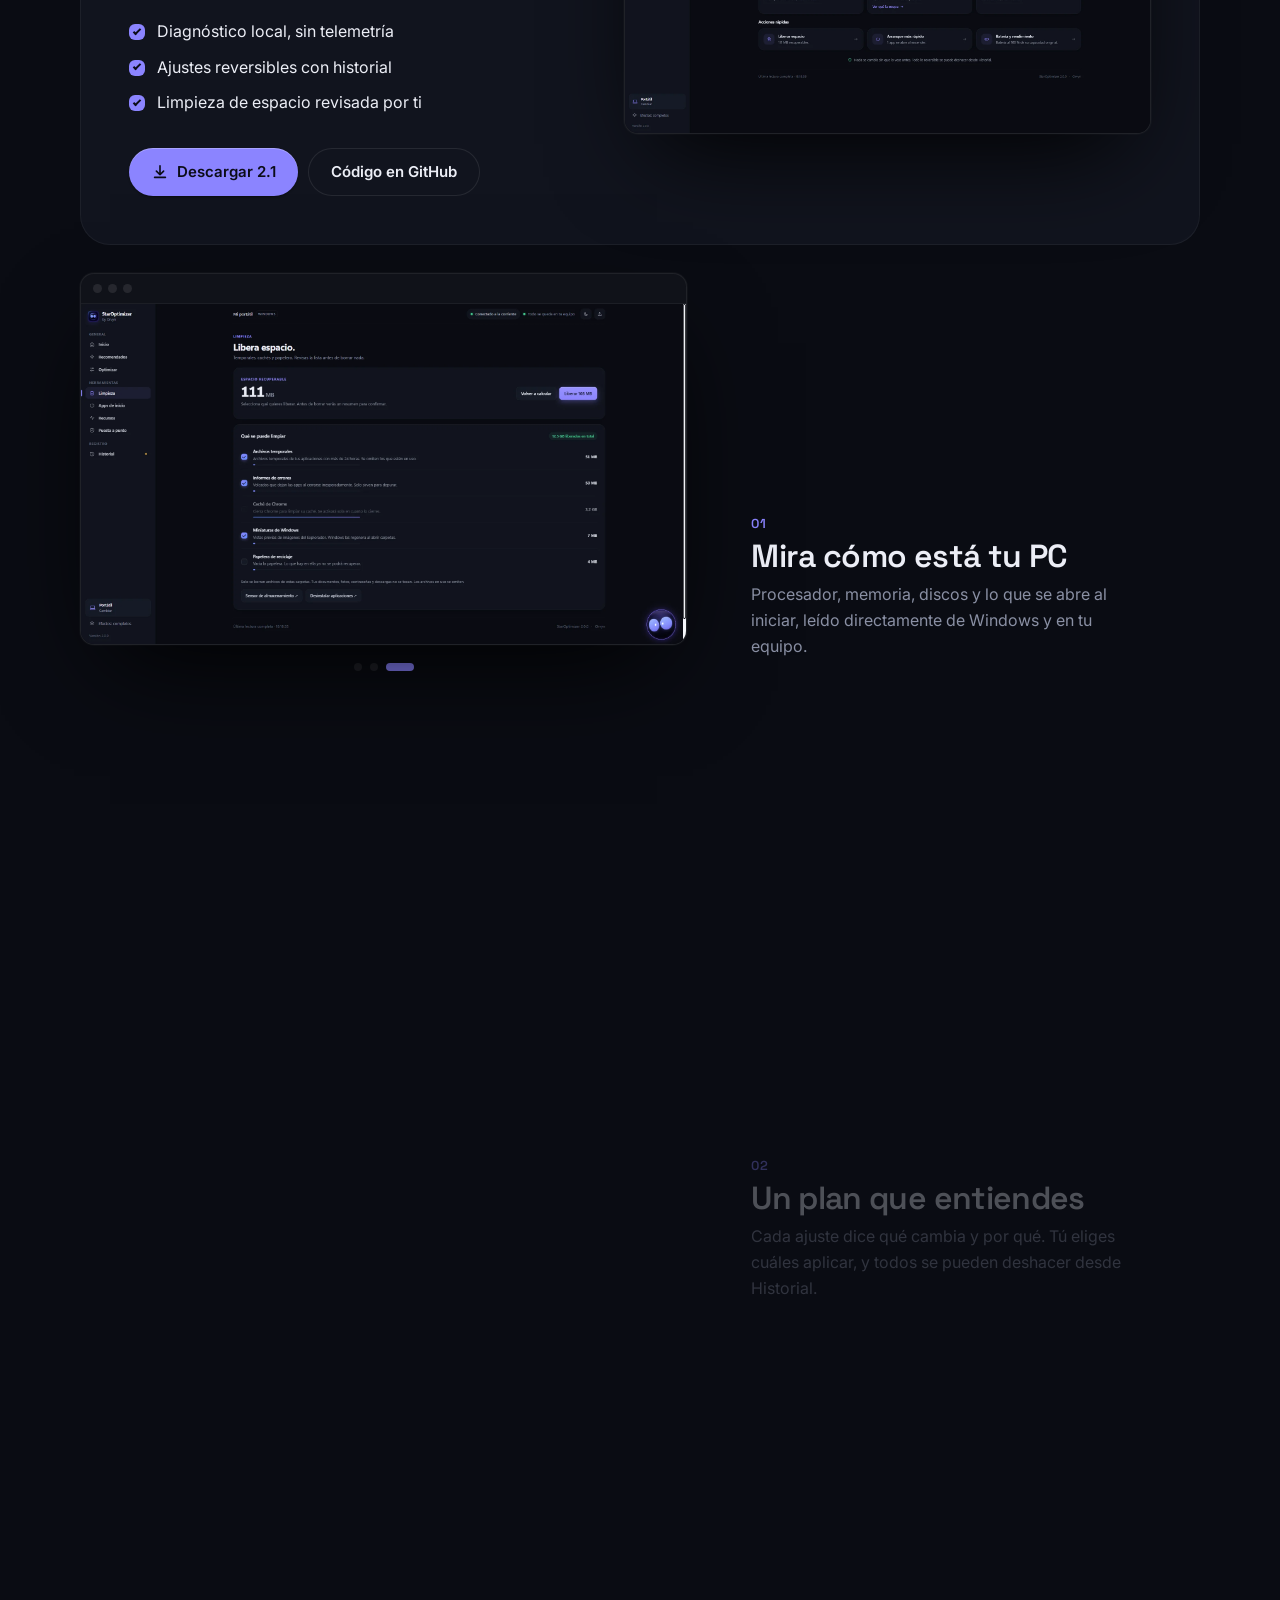
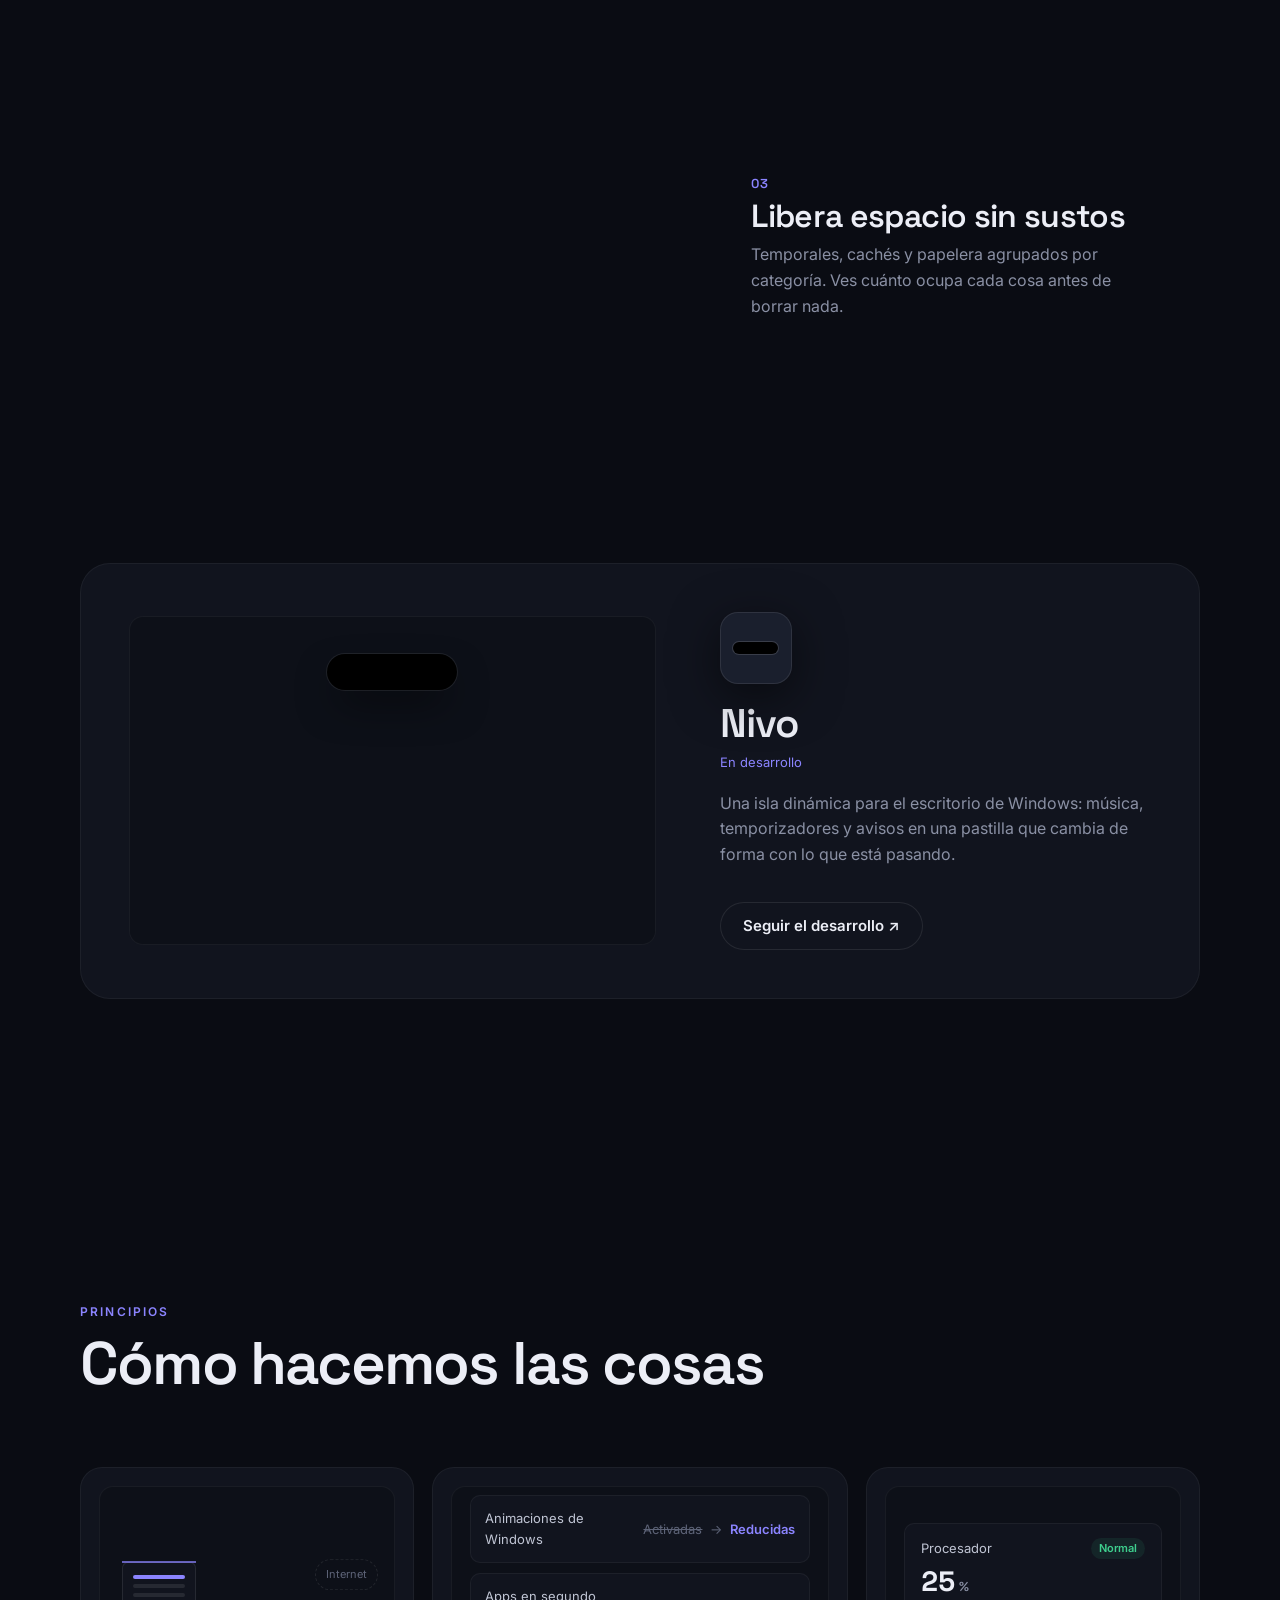
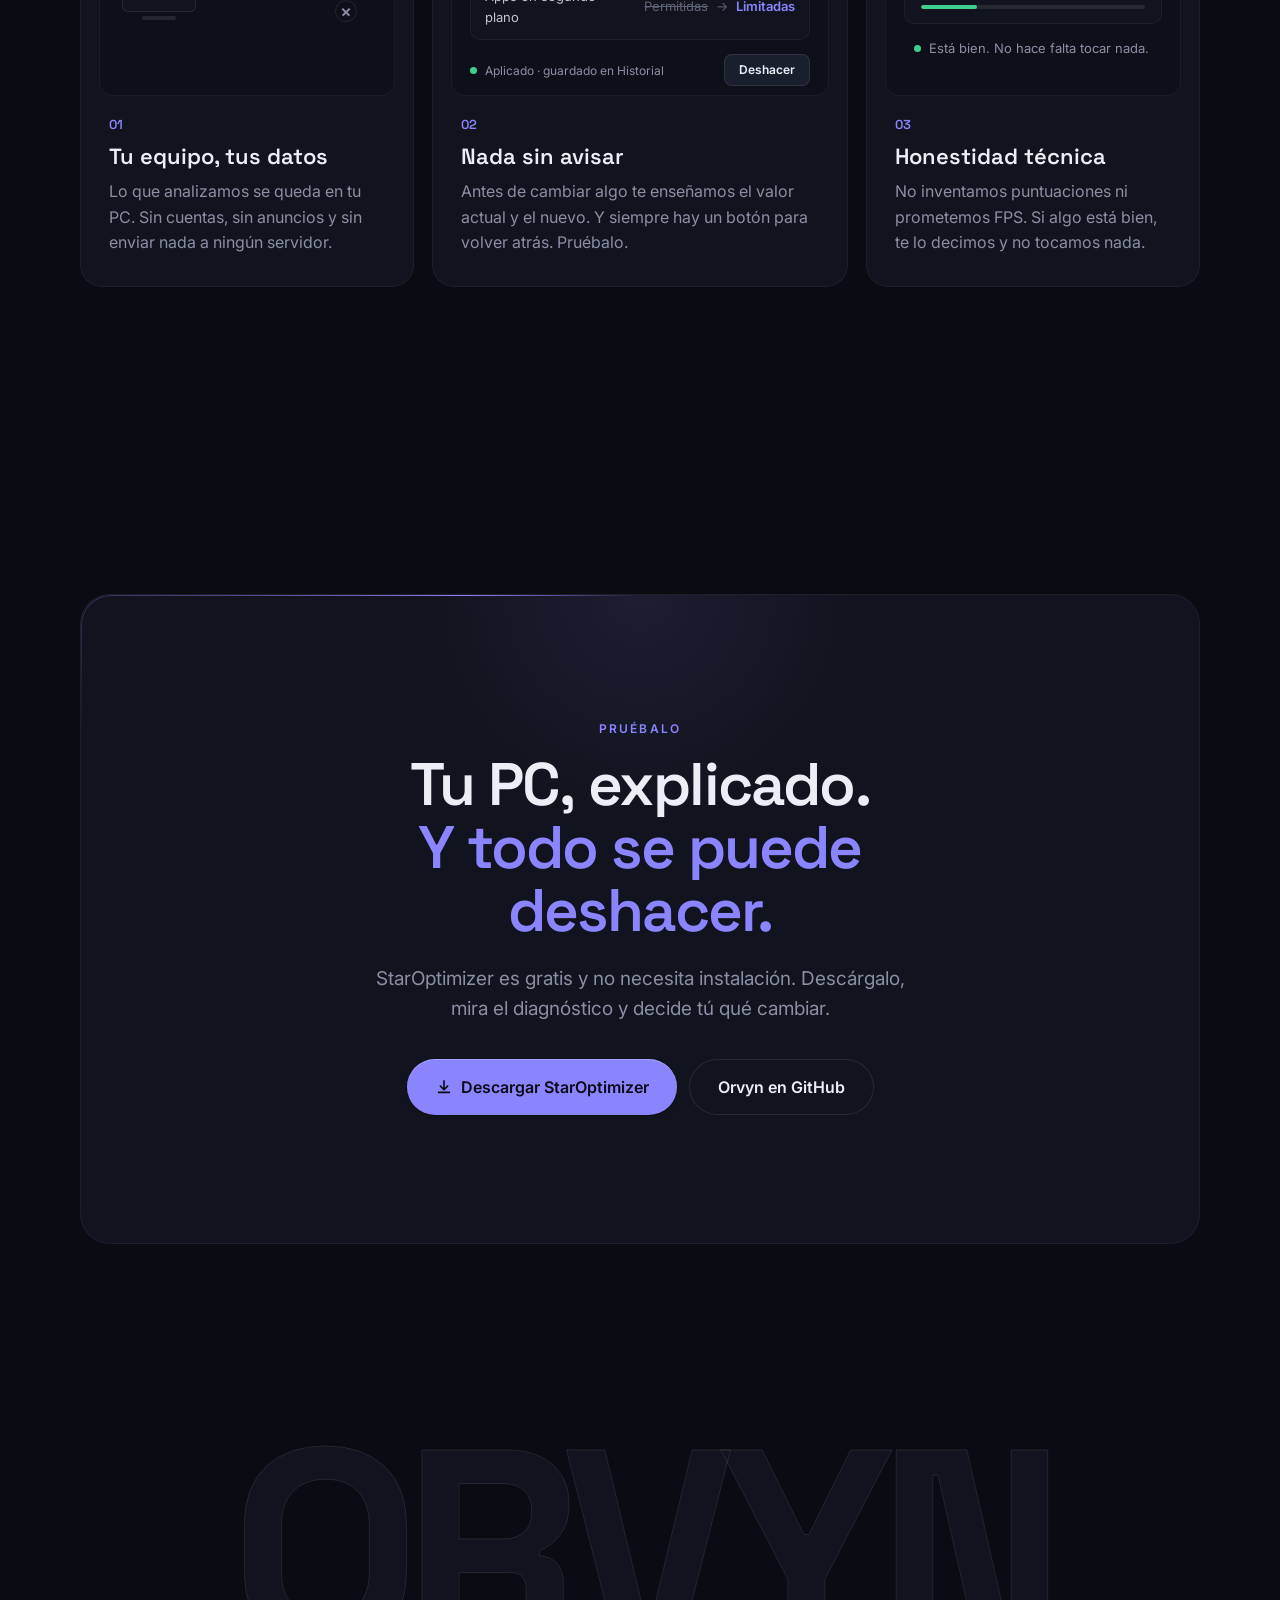
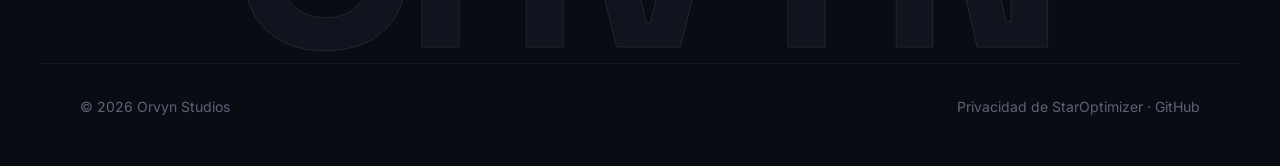
==== commit d44edc7b: "feat: imagen Open Graph, metadatos para compartir, sitemap y robots Co-Authored-By: Claude Opus 5.5 " ====
--- a/index.html
+++ b/index.html
@@ -9,6 +9,13 @@
   <meta property="og:title" content="Orvyn Studios">
   <meta property="og:description" content="Software para Windows, bien hecho.">
   <meta property="og:type" content="website">
+  <meta property="og:url" content="https://orvyn-studios.github.io/OrvynStudios-Web/">
+  <meta property="og:image" content="https://orvyn-studios.github.io/OrvynStudios-Web/assets/img/og.png">
+  <meta property="og:image:width" content="1200">
+  <meta property="og:image:height" content="630">
+  <meta property="og:locale" content="es_ES">
+  <meta name="twitter:card" content="summary_large_image">
+  <link rel="canonical" href="https://orvyn-studios.github.io/OrvynStudios-Web/">
   <link rel="icon" href="assets/img/favicon.png">
   <link rel="apple-touch-icon" href="assets/img/apple-touch-icon.png">
   <link rel="preconnect" href="https://fonts.googleapis.com">
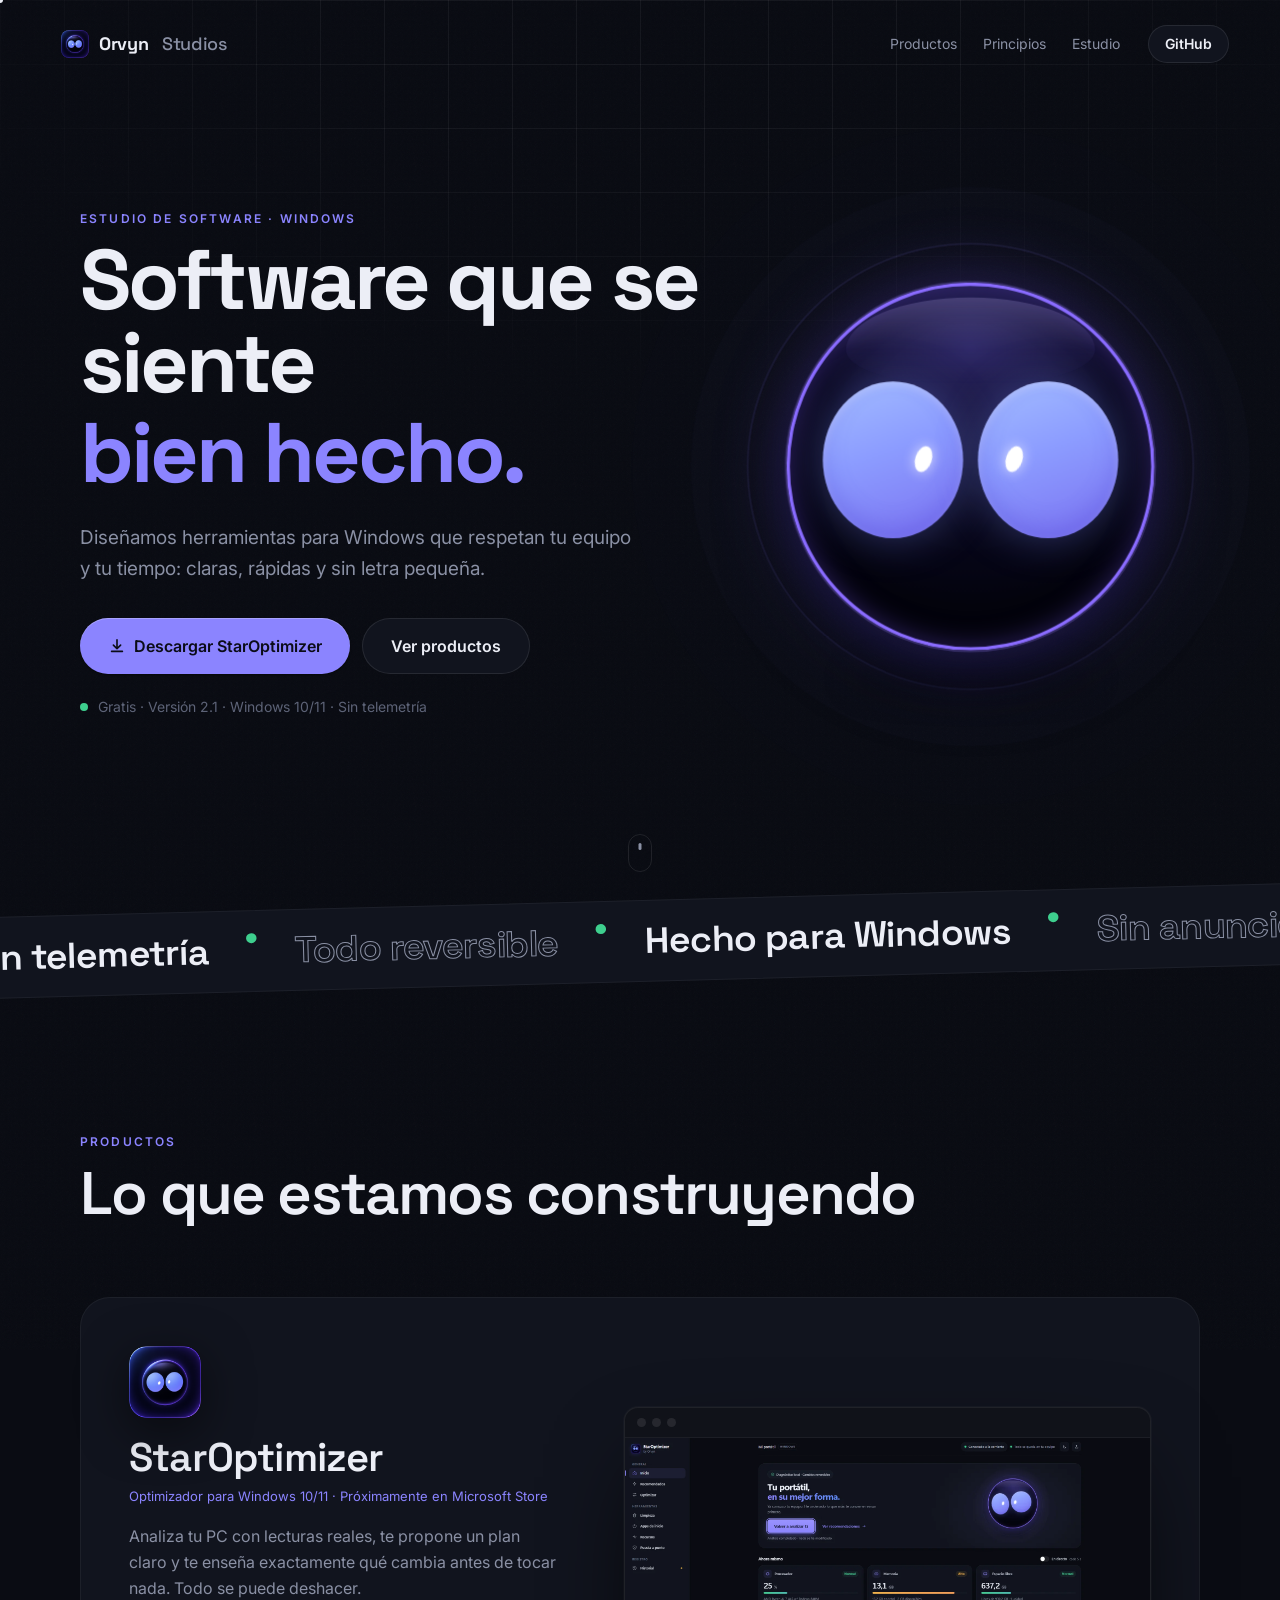
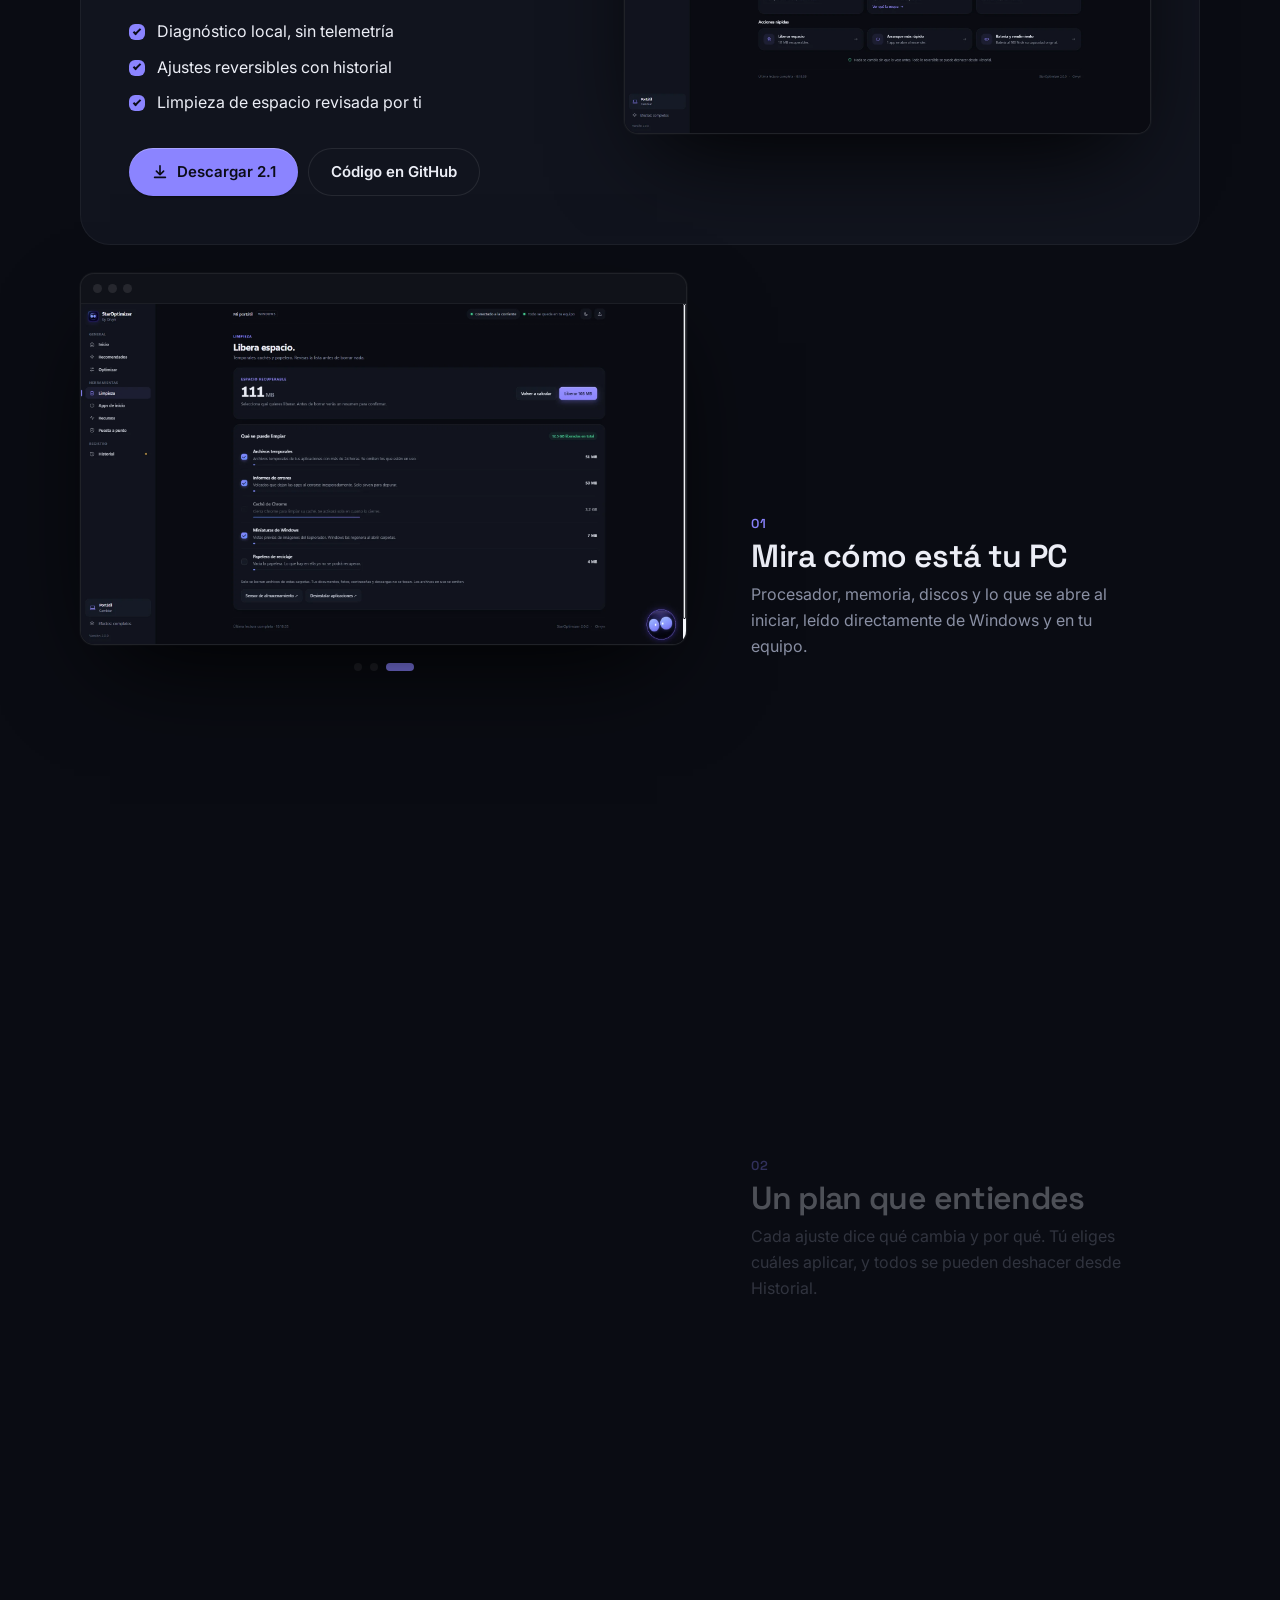
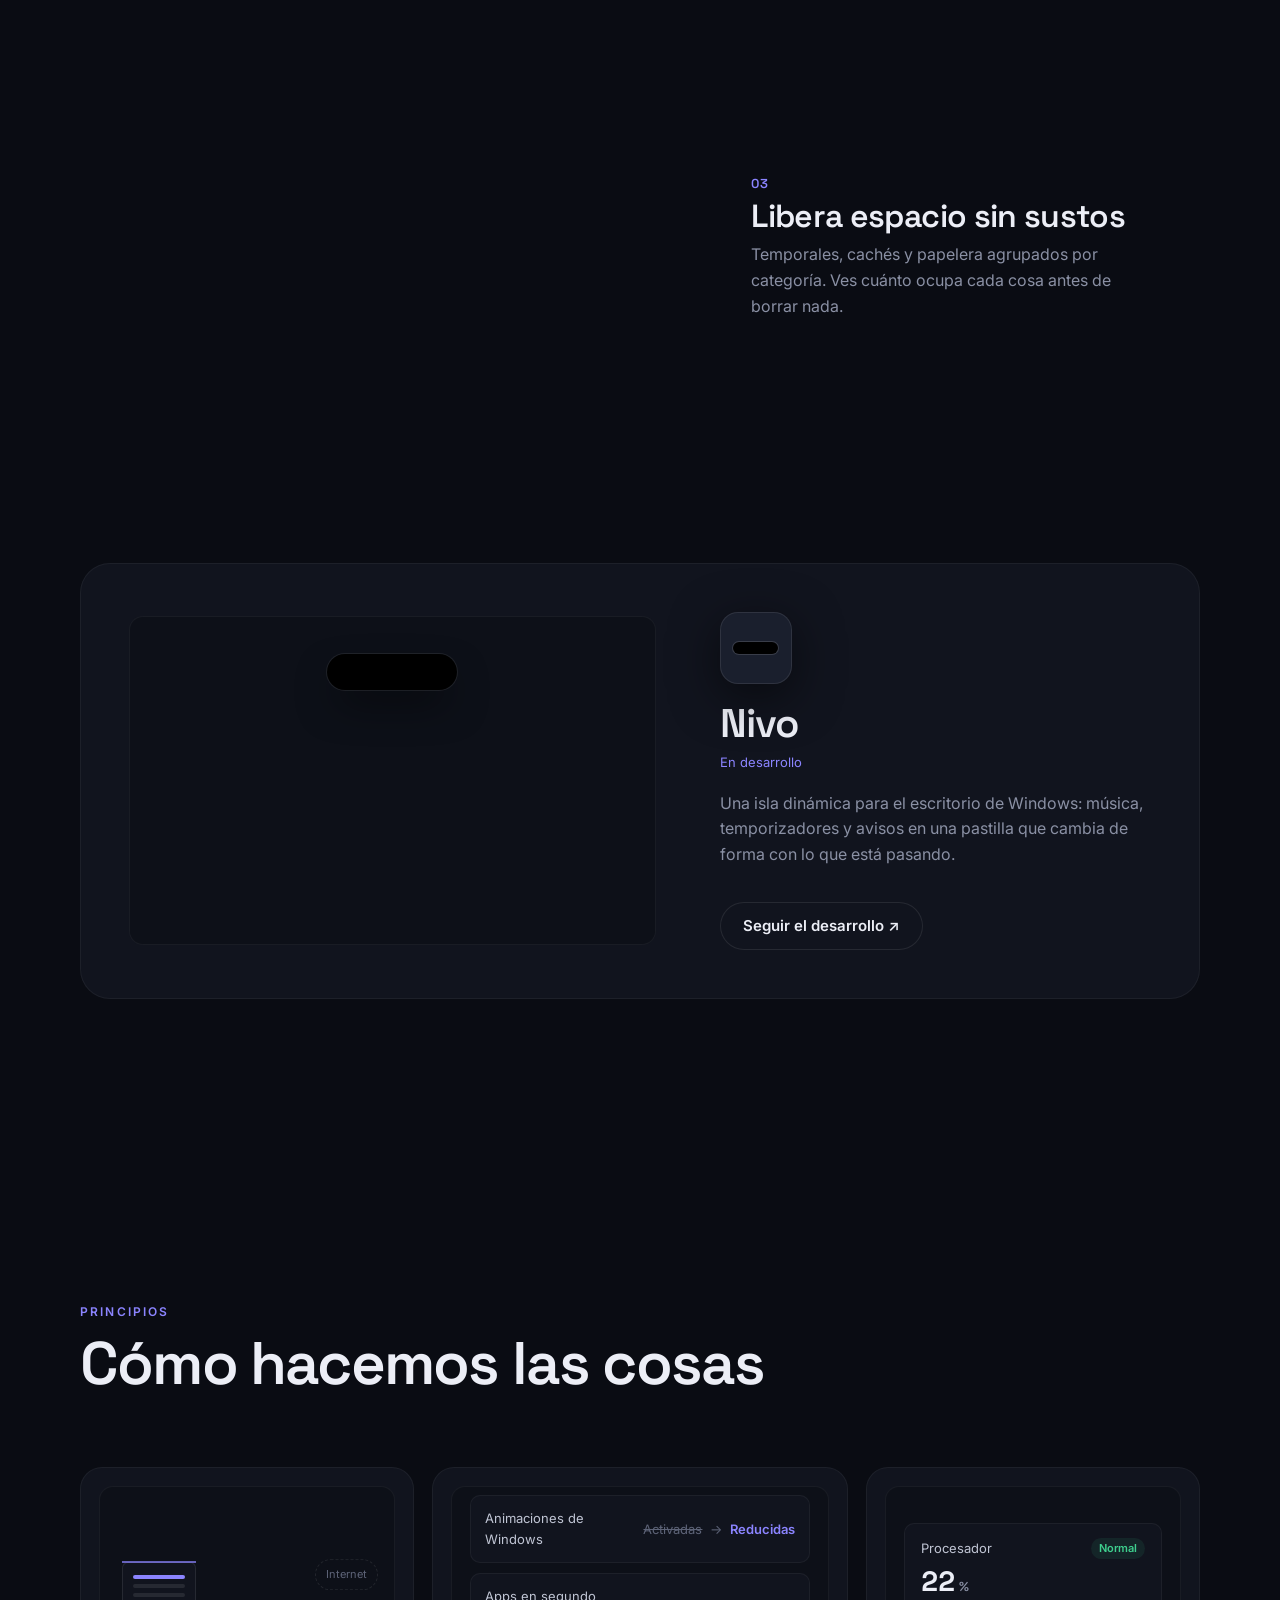
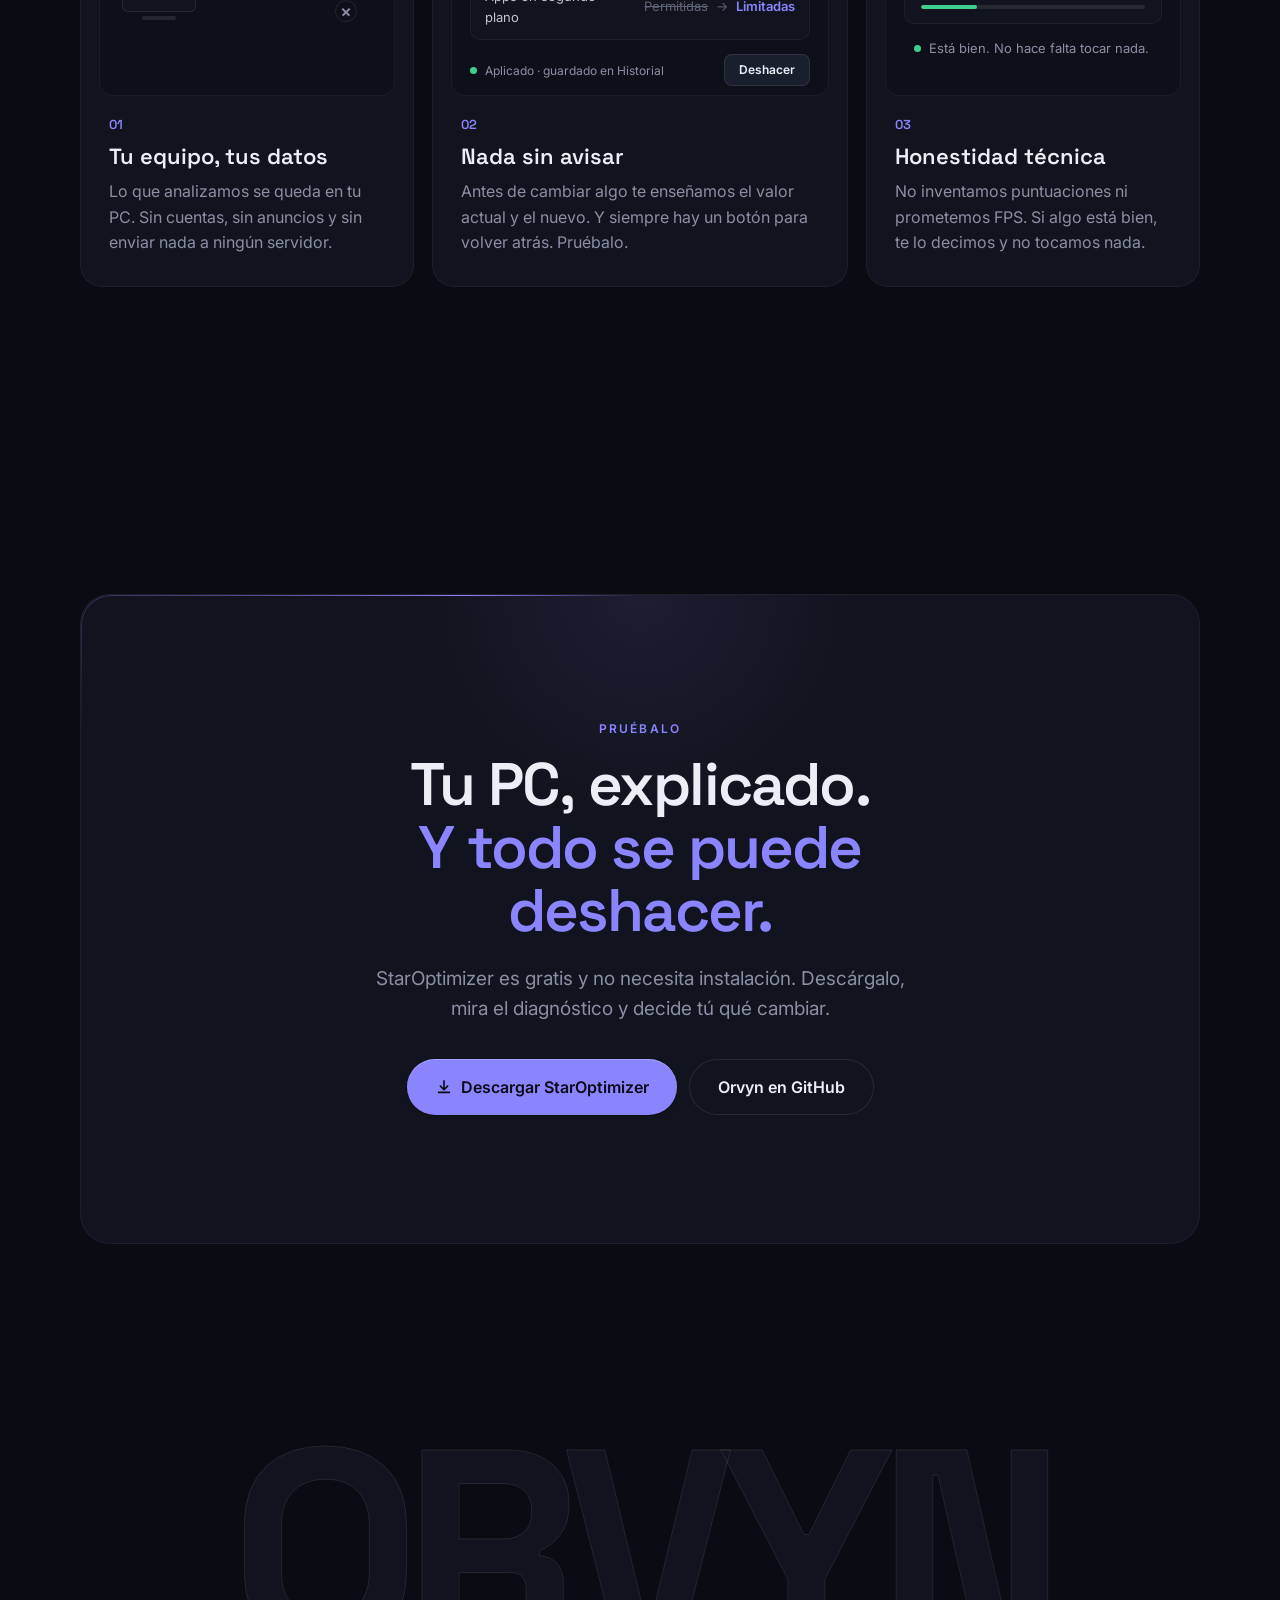
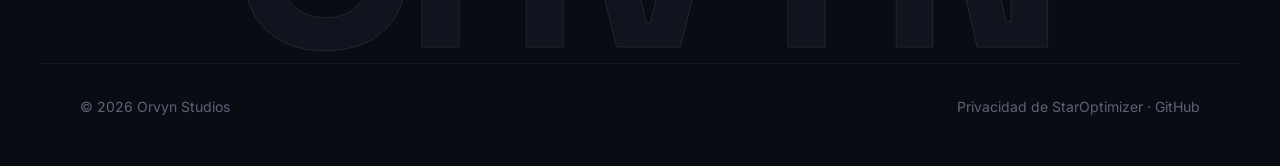
==== commit 92be5796: "seo: datos estructurados (Organization, WebSite, SoftwareApplication) y título con la marca Co-Autho" ====
--- a/index.html
+++ b/index.html
@@ -3,10 +3,11 @@
 <head>
   <meta charset="utf-8">
   <meta name="viewport" content="width=device-width, initial-scale=1">
-  <title>Orvyn Studios — Software para Windows, bien hecho</title>
+  <title>Orvyn Studios — Software para Windows: StarOptimizer y Nivo</title>
   <meta name="description" content="Orvyn Studios crea software para Windows cuidado al detalle: StarOptimizer, el optimizador que explica antes de cambiar nada, y Nivo, una isla dinámica para tu escritorio.">
   <meta name="theme-color" content="#0a0c13">
   <meta property="og:title" content="Orvyn Studios">
+  <meta property="og:site_name" content="Orvyn Studios">
   <meta property="og:description" content="Software para Windows, bien hecho.">
   <meta property="og:type" content="website">
   <meta property="og:url" content="https://orvyn-studios.github.io/OrvynStudios-Web/">
@@ -15,6 +16,7 @@
   <meta property="og:image:height" content="630">
   <meta property="og:locale" content="es_ES">
   <meta name="twitter:card" content="summary_large_image">
+  <script type="application/ld+json">{"@context": "https://schema.org", "@graph": [{"@type": "Organization", "@id": "https://orvyn-studios.github.io/OrvynStudios-Web/#org", "name": "Orvyn Studios", "alternateName": "Orvyn", "url": "https://orvyn-studios.github.io/OrvynStudios-Web/", "logo": "https://orvyn-studios.github.io/OrvynStudios-Web/assets/img/apple-touch-icon.png", "sameAs": ["https://github.com/Orvyn-Studios"]}, {"@type": "WebSite", "@id": "https://orvyn-studios.github.io/OrvynStudios-Web/#web", "name": "Orvyn Studios", "url": "https://orvyn-studios.github.io/OrvynStudios-Web/", "inLanguage": "es", "publisher": {"@id": "https://orvyn-studios.github.io/OrvynStudios-Web/#org"}}, {"@type": "SoftwareApplication", "name": "StarOptimizer", "applicationCategory": "UtilitiesApplication", "operatingSystem": "Windows 10, Windows 11", "softwareVersion": "2.1.0", "offers": {"@type": "Offer", "price": "0", "priceCurrency": "EUR"}, "downloadUrl": "https://github.com/Orvyn-Studios/StarOptimizer/releases/latest", "publisher": {"@id": "https://orvyn-studios.github.io/OrvynStudios-Web/#org"}}]}</script>
   <link rel="canonical" href="https://orvyn-studios.github.io/OrvynStudios-Web/">
   <link rel="icon" href="assets/img/favicon.png">
   <link rel="apple-touch-icon" href="assets/img/apple-touch-icon.png">
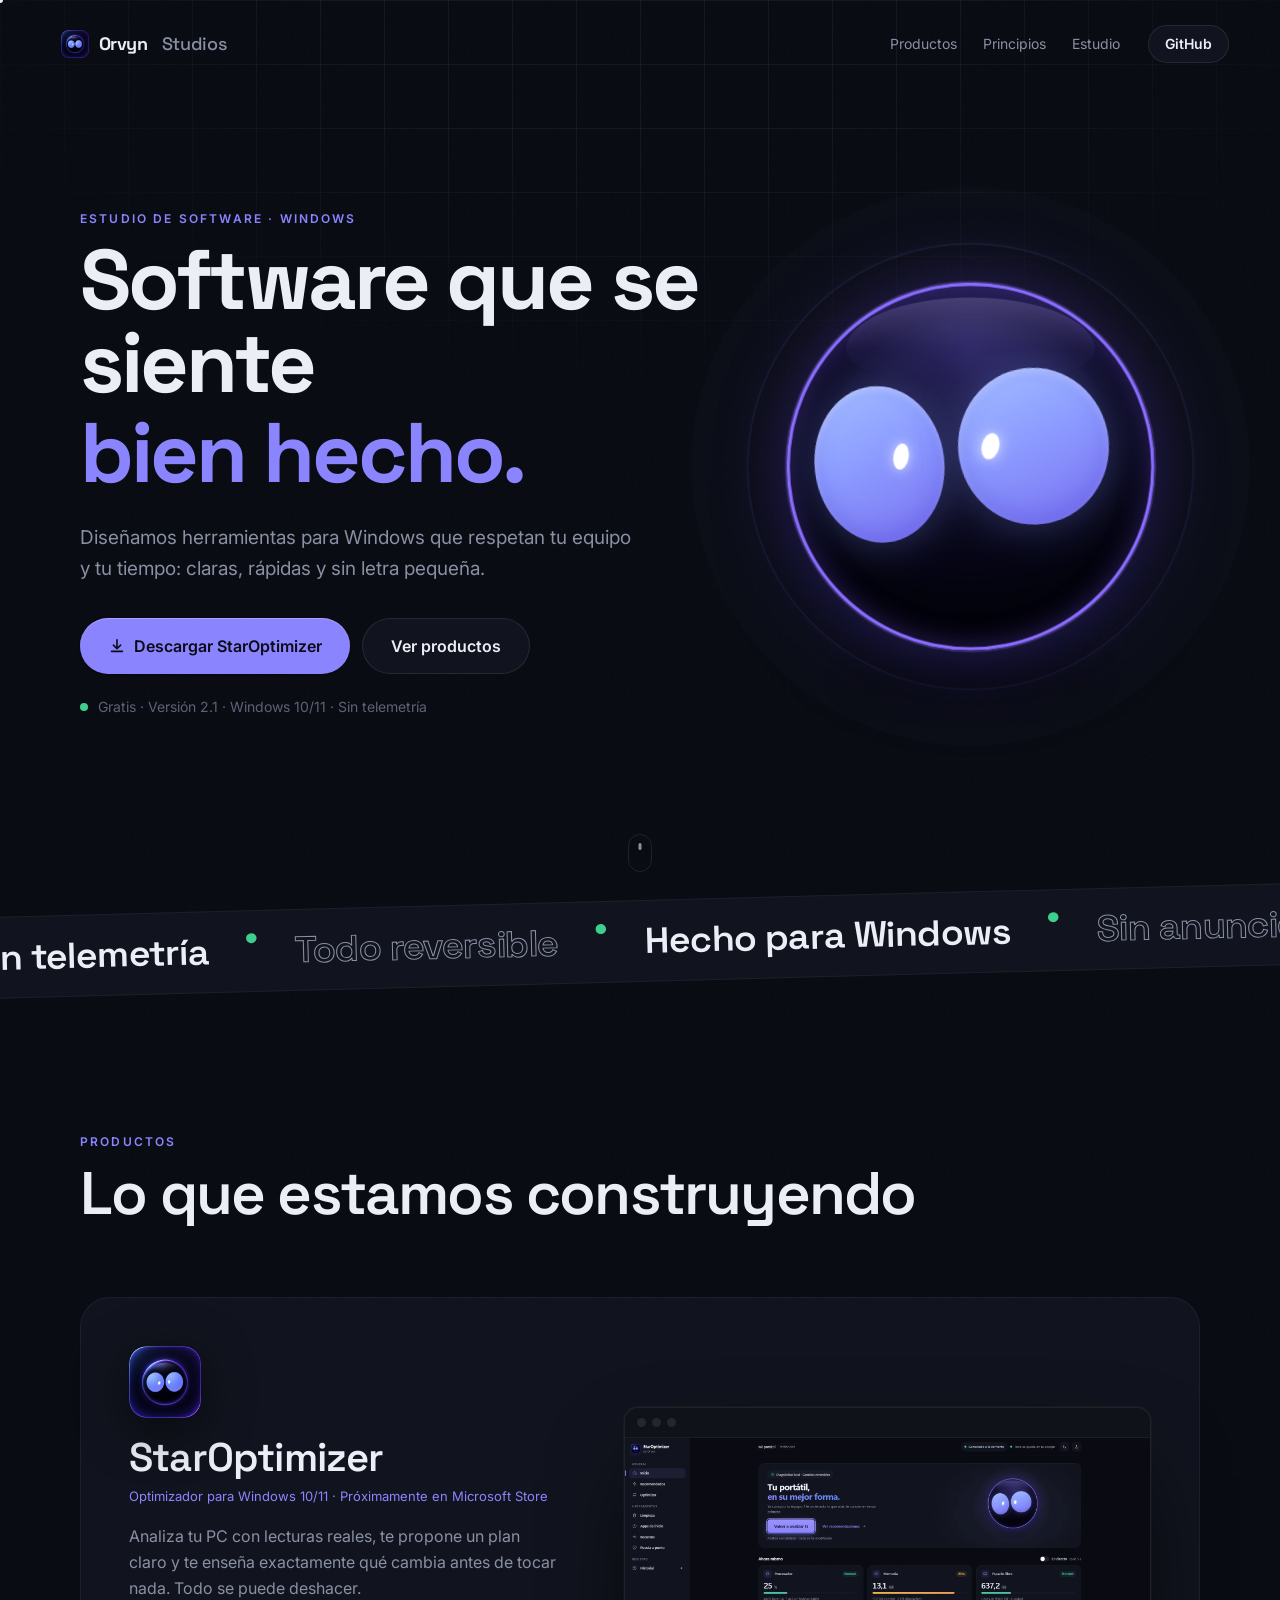
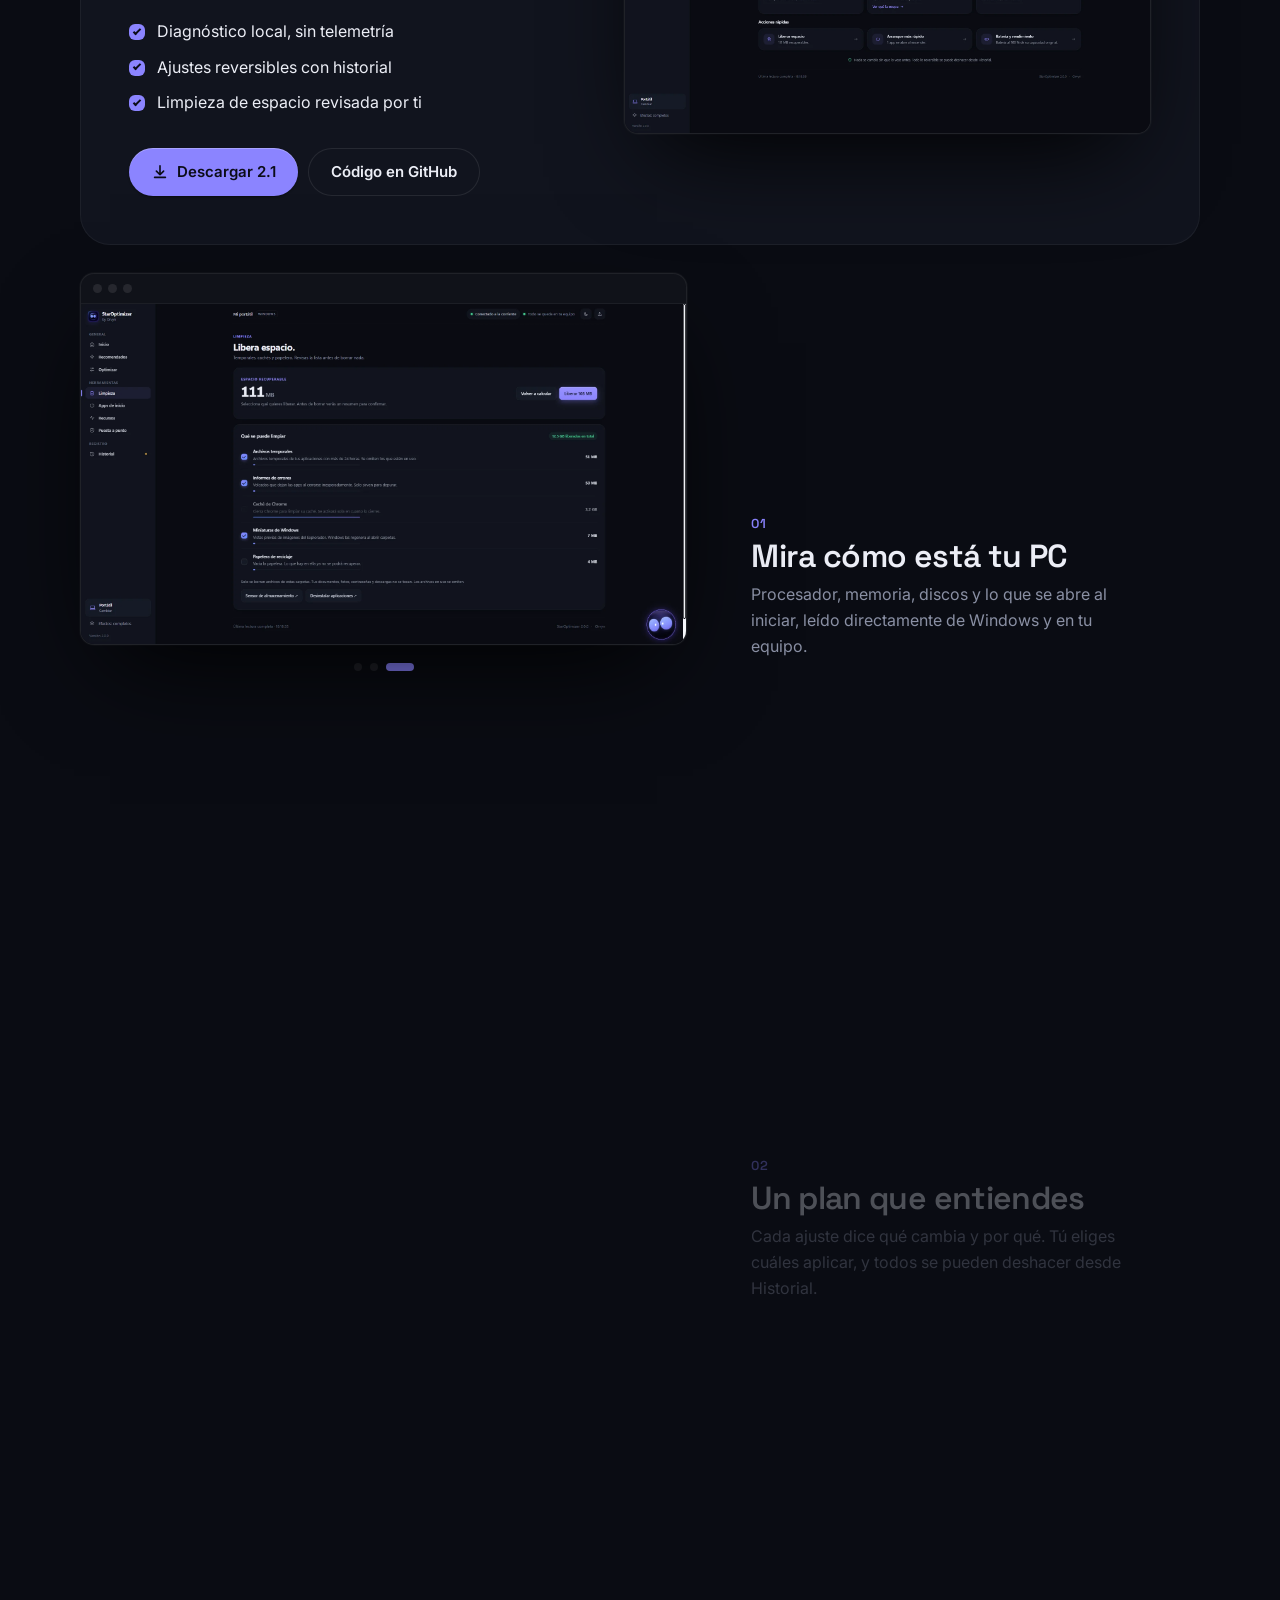
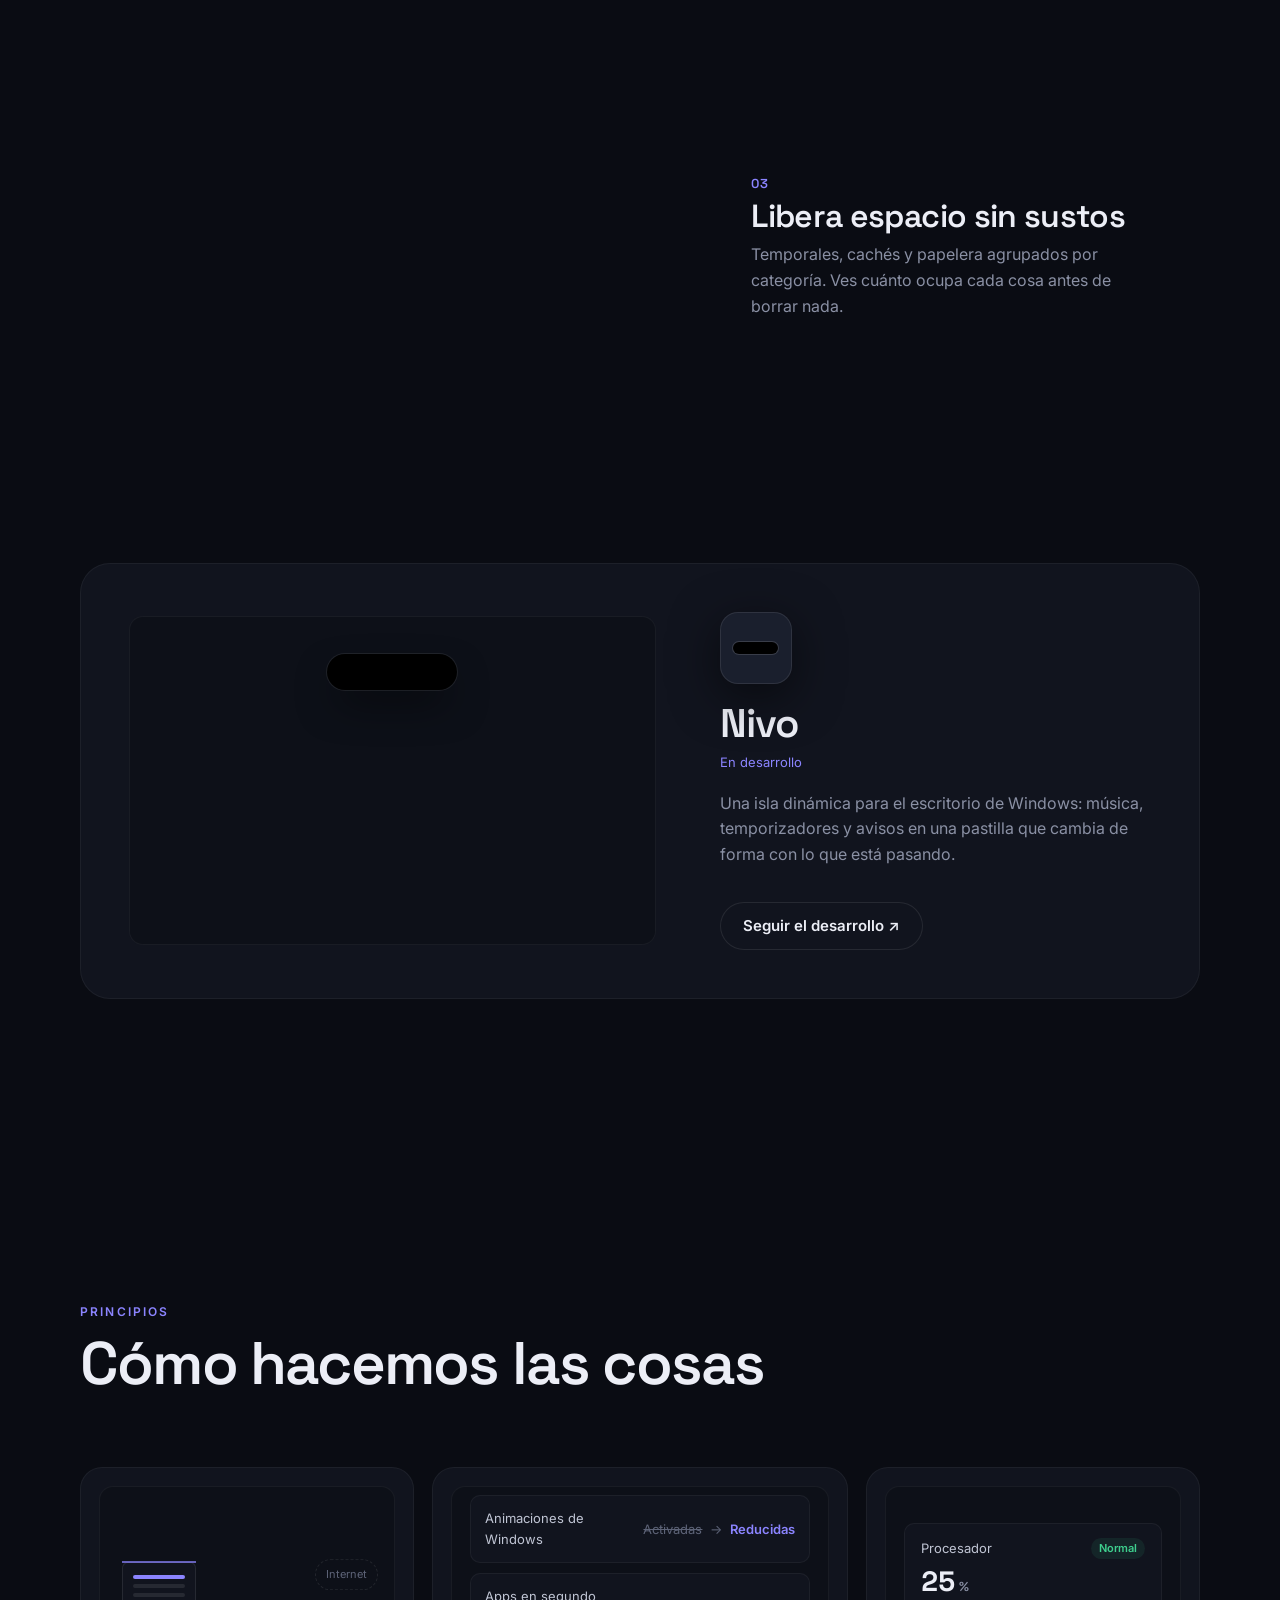
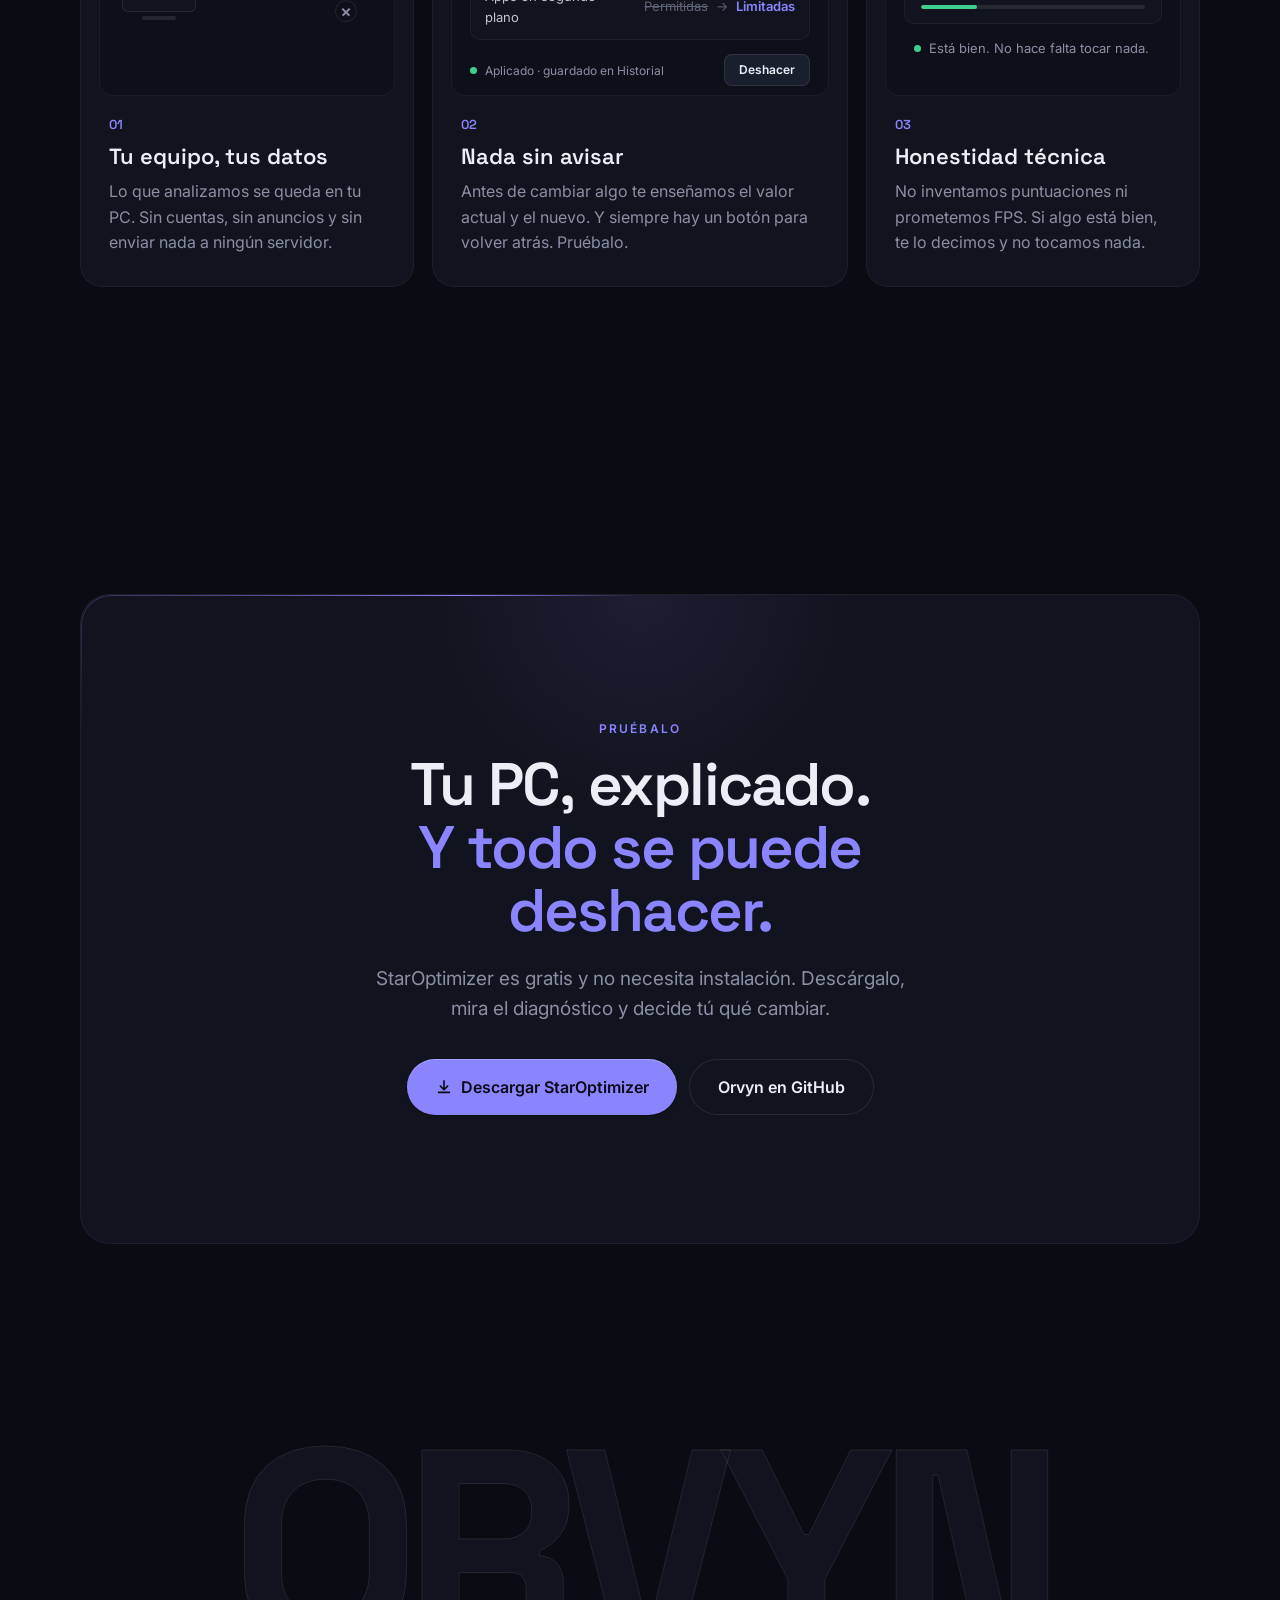
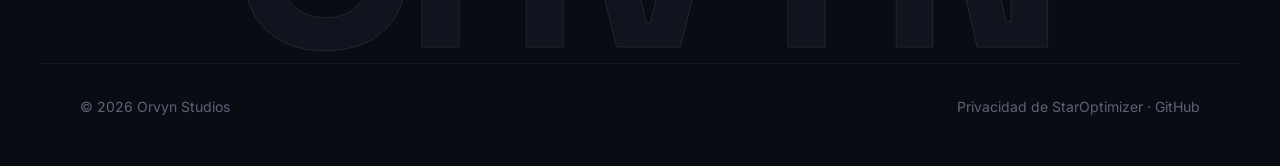
==== commit 865354c1: "seo: verificación de Google Search Console Co-Authored-By: Claude Opus 5.5 <noreply@anthropic.com>" ====
--- a/index.html
+++ b/index.html
@@ -6,6 +6,7 @@
   <title>Orvyn Studios — Software para Windows: StarOptimizer y Nivo</title>
   <meta name="description" content="Orvyn Studios crea software para Windows cuidado al detalle: StarOptimizer, el optimizador que explica antes de cambiar nada, y Nivo, una isla dinámica para tu escritorio.">
   <meta name="theme-color" content="#0a0c13">
+  <meta name="google-site-verification" content="cRZAhZK5Jxo11Uko2Xb7IbsUQtKGu_rpvSemgWemuCk">
   <meta property="og:title" content="Orvyn Studios">
   <meta property="og:site_name" content="Orvyn Studios">
   <meta property="og:description" content="Software para Windows, bien hecho.">
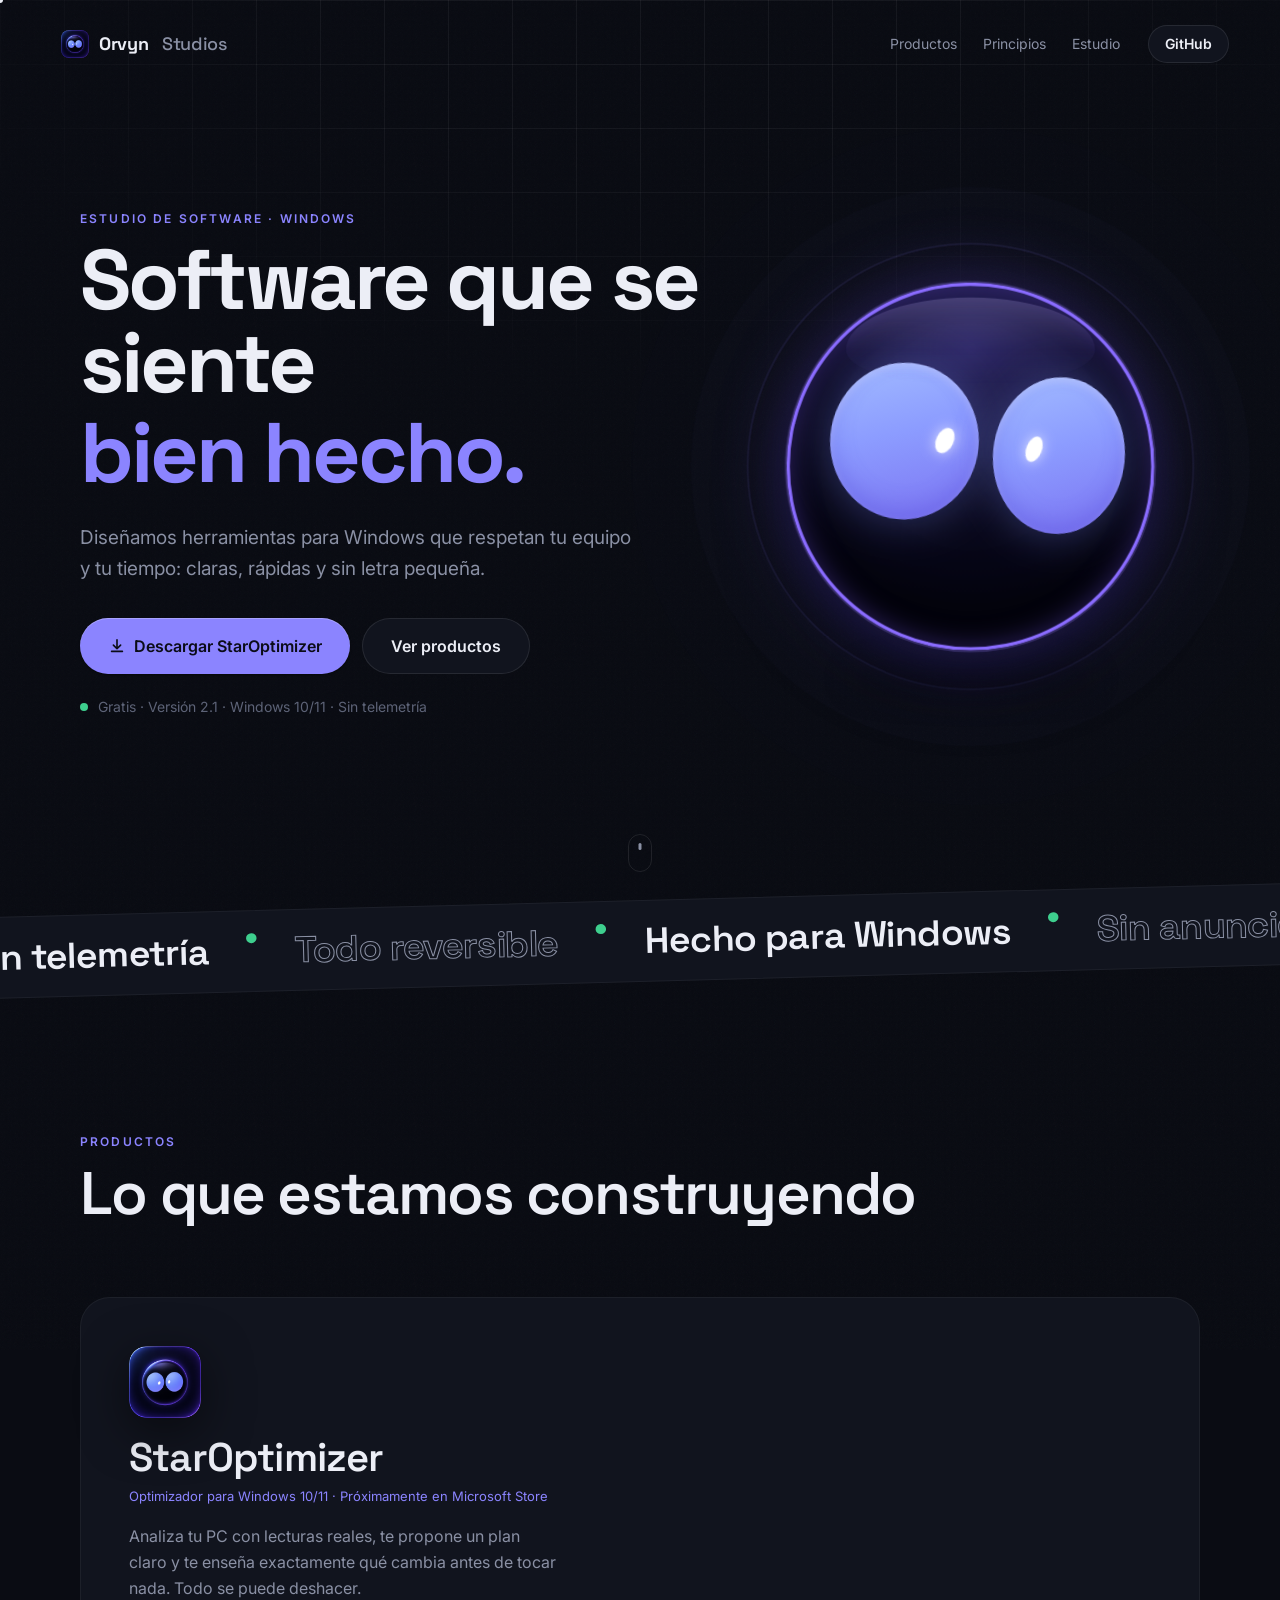
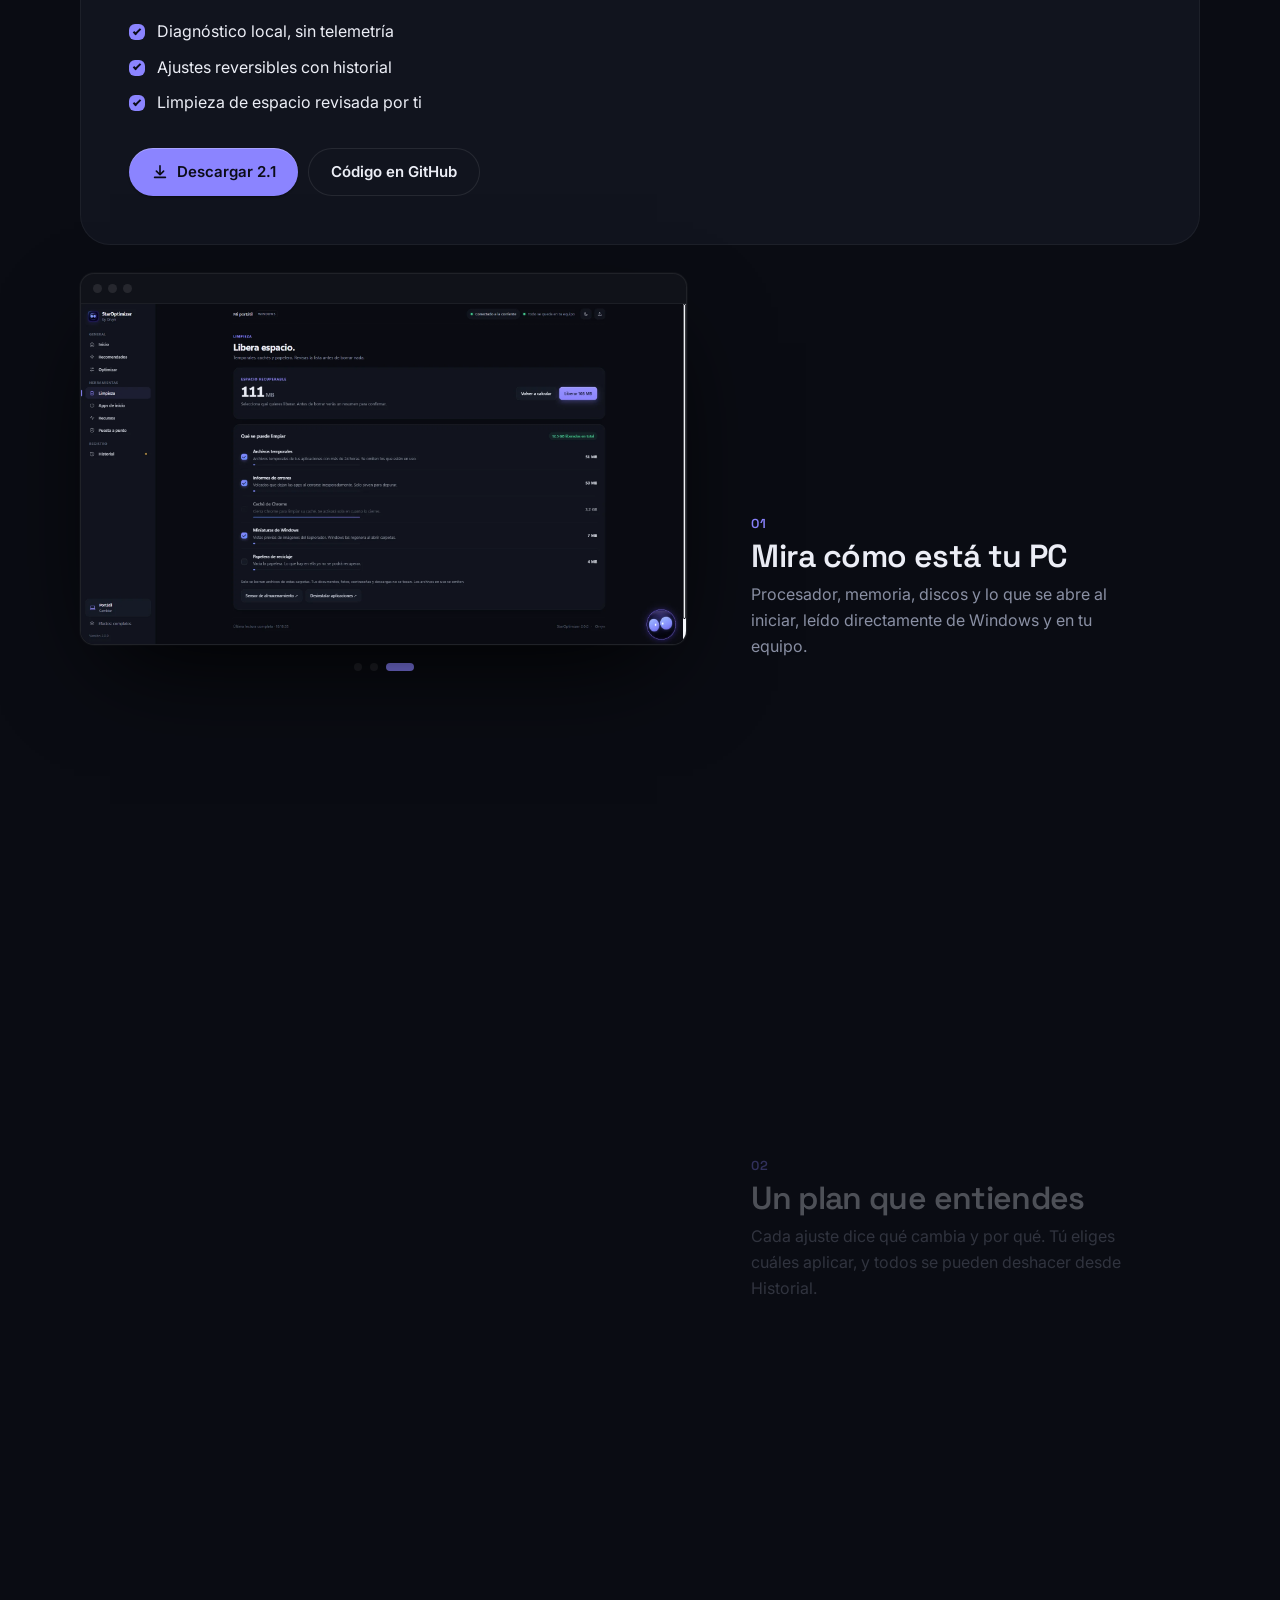
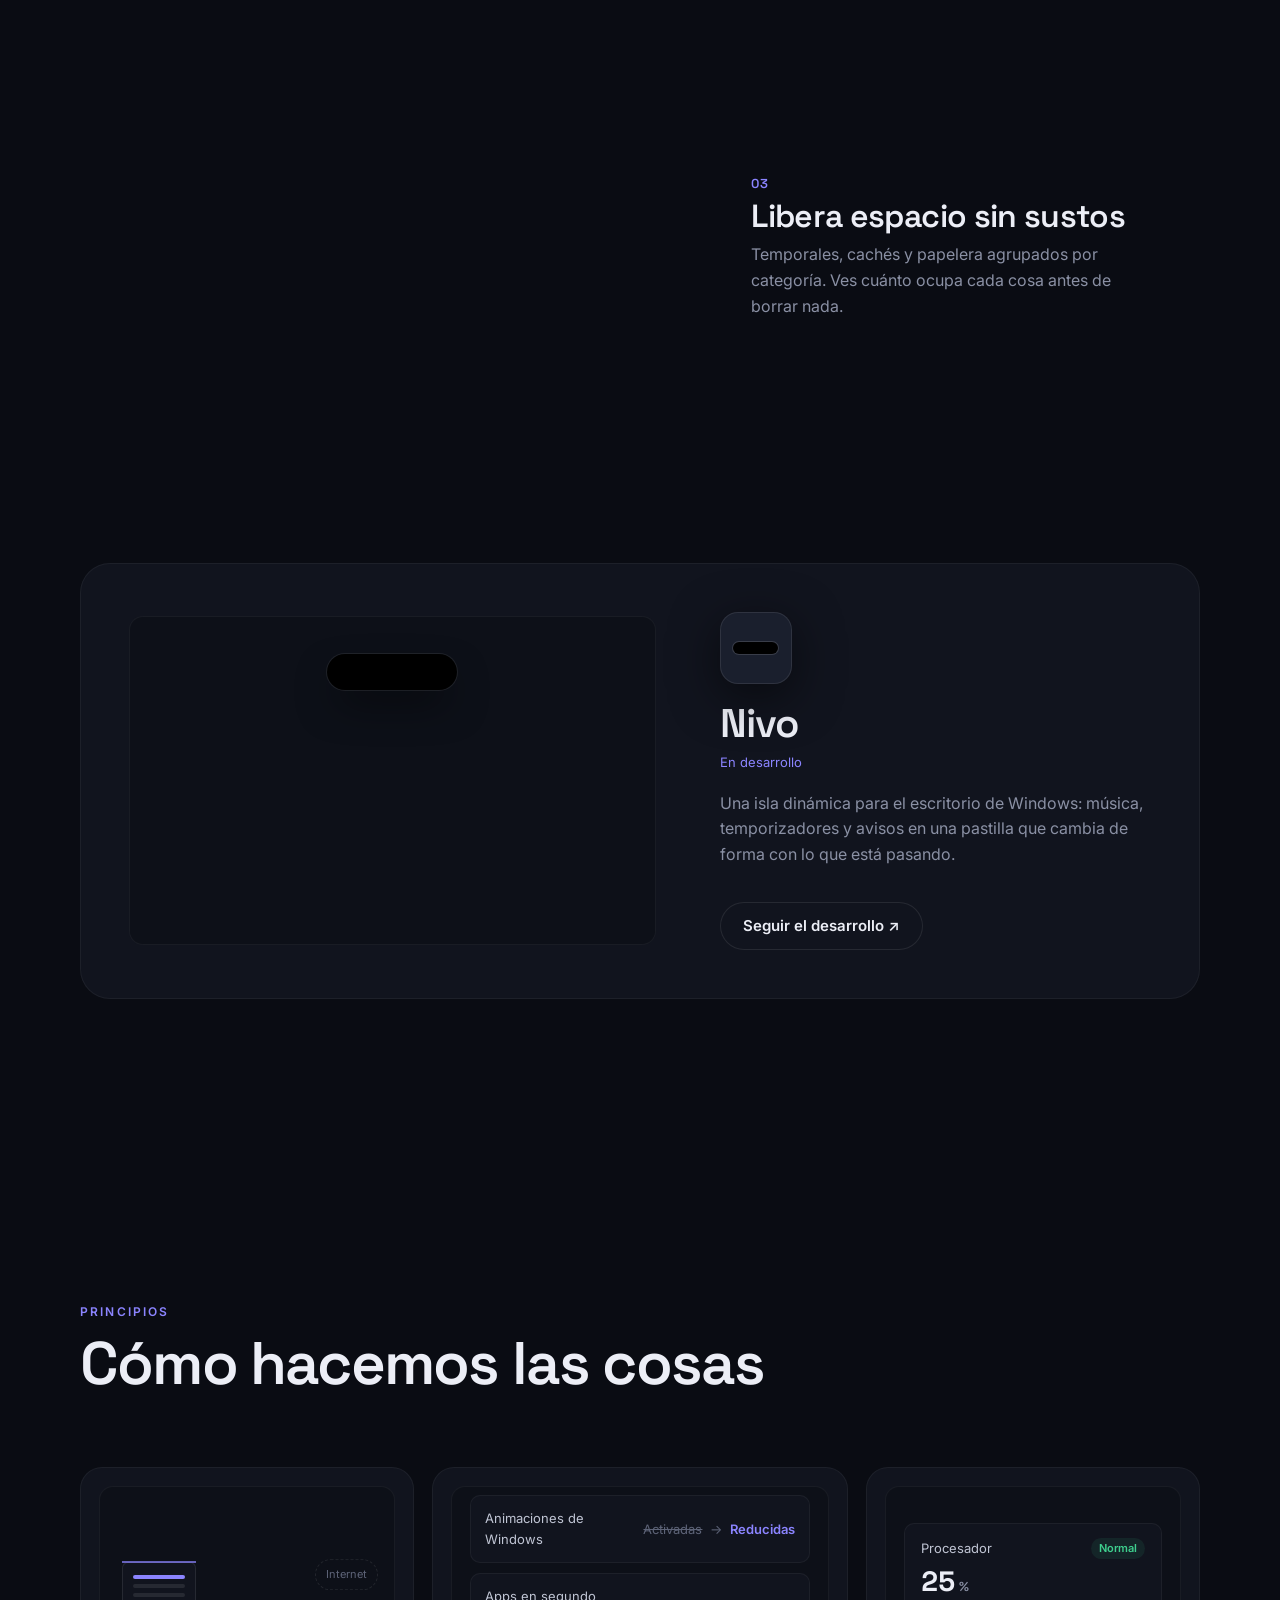
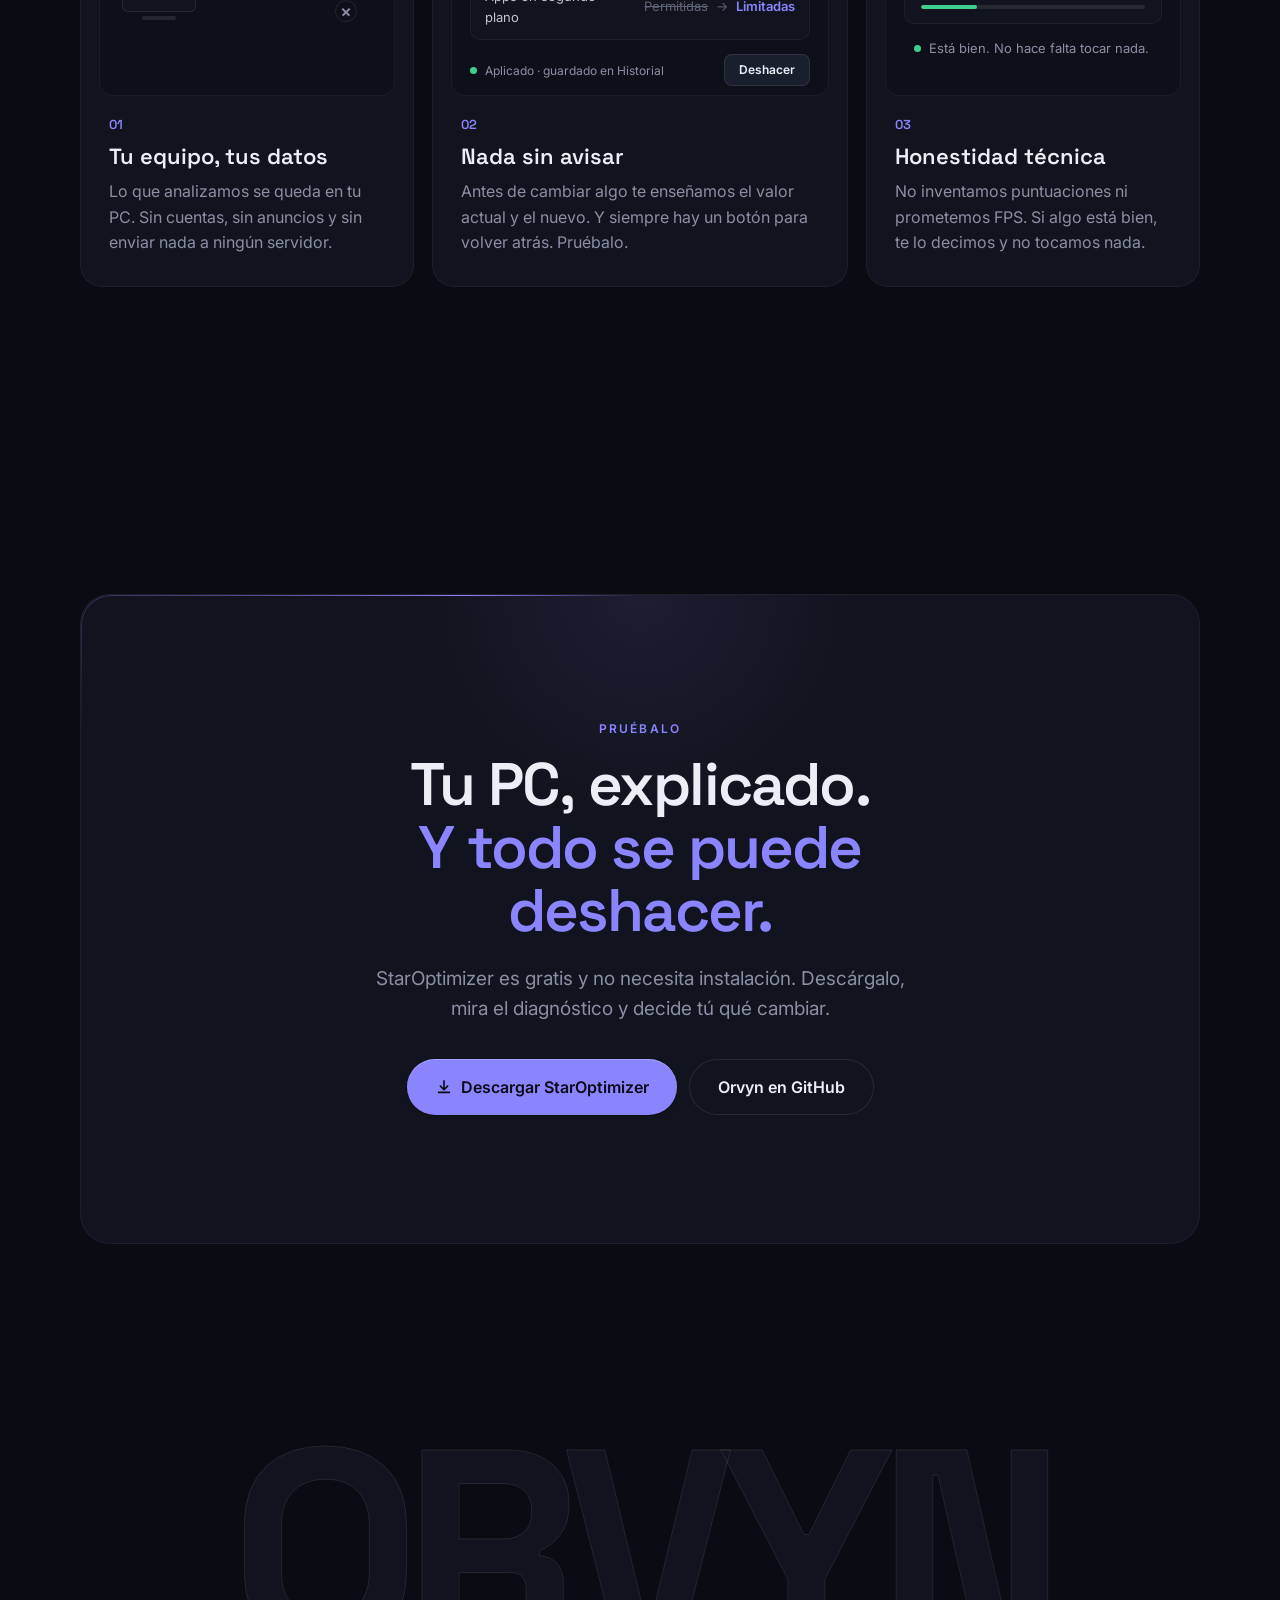
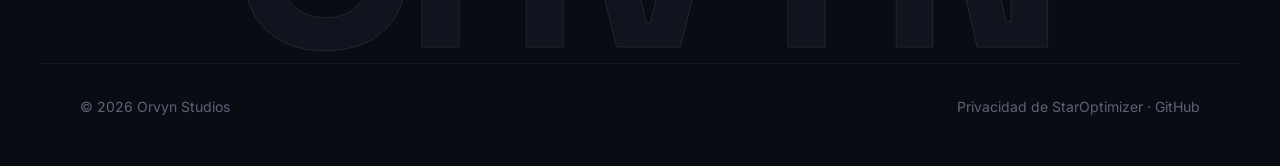
==== commit d82a8e60: "chore: servir la web en la raíz de orvyn-studios.github.io Co-Authored-By: Claude Opus 5.5 <noreply@" ====
--- a/index.html
+++ b/index.html
@@ -11,14 +11,14 @@
   <meta property="og:site_name" content="Orvyn Studios">
   <meta property="og:description" content="Software para Windows, bien hecho.">
   <meta property="og:type" content="website">
-  <meta property="og:url" content="https://orvyn-studios.github.io/OrvynStudios-Web/">
-  <meta property="og:image" content="https://orvyn-studios.github.io/OrvynStudios-Web/assets/img/og.png">
+  <meta property="og:url" content="https://orvyn-studios.github.io/">
+  <meta property="og:image" content="https://orvyn-studios.github.io/assets/img/og.png">
   <meta property="og:image:width" content="1200">
   <meta property="og:image:height" content="630">
   <meta property="og:locale" content="es_ES">
   <meta name="twitter:card" content="summary_large_image">
-  <script type="application/ld+json">{"@context": "https://schema.org", "@graph": [{"@type": "Organization", "@id": "https://orvyn-studios.github.io/OrvynStudios-Web/#org", "name": "Orvyn Studios", "alternateName": "Orvyn", "url": "https://orvyn-studios.github.io/OrvynStudios-Web/", "logo": "https://orvyn-studios.github.io/OrvynStudios-Web/assets/img/apple-touch-icon.png", "sameAs": ["https://github.com/Orvyn-Studios"]}, {"@type": "WebSite", "@id": "https://orvyn-studios.github.io/OrvynStudios-Web/#web", "name": "Orvyn Studios", "url": "https://orvyn-studios.github.io/OrvynStudios-Web/", "inLanguage": "es", "publisher": {"@id": "https://orvyn-studios.github.io/OrvynStudios-Web/#org"}}, {"@type": "SoftwareApplication", "name": "StarOptimizer", "applicationCategory": "UtilitiesApplication", "operatingSystem": "Windows 10, Windows 11", "softwareVersion": "2.1.0", "offers": {"@type": "Offer", "price": "0", "priceCurrency": "EUR"}, "downloadUrl": "https://github.com/Orvyn-Studios/StarOptimizer/releases/latest", "publisher": {"@id": "https://orvyn-studios.github.io/OrvynStudios-Web/#org"}}]}</script>
-  <link rel="canonical" href="https://orvyn-studios.github.io/OrvynStudios-Web/">
+  <script type="application/ld+json">{"@context": "https://schema.org", "@graph": [{"@type": "Organization", "@id": "https://orvyn-studios.github.io/#org", "name": "Orvyn Studios", "alternateName": "Orvyn", "url": "https://orvyn-studios.github.io/", "logo": "https://orvyn-studios.github.io/assets/img/apple-touch-icon.png", "sameAs": ["https://github.com/Orvyn-Studios"]}, {"@type": "WebSite", "@id": "https://orvyn-studios.github.io/#web", "name": "Orvyn Studios", "url": "https://orvyn-studios.github.io/", "inLanguage": "es", "publisher": {"@id": "https://orvyn-studios.github.io/#org"}}, {"@type": "SoftwareApplication", "name": "StarOptimizer", "applicationCategory": "UtilitiesApplication", "operatingSystem": "Windows 10, Windows 11", "softwareVersion": "2.1.0", "offers": {"@type": "Offer", "price": "0", "priceCurrency": "EUR"}, "downloadUrl": "https://github.com/Orvyn-Studios/StarOptimizer/releases/latest", "publisher": {"@id": "https://orvyn-studios.github.io/#org"}}]}</script>
+  <link rel="canonical" href="https://orvyn-studios.github.io/">
   <link rel="icon" href="assets/img/favicon.png">
   <link rel="apple-touch-icon" href="assets/img/apple-touch-icon.png">
   <link rel="preconnect" href="https://fonts.googleapis.com">
